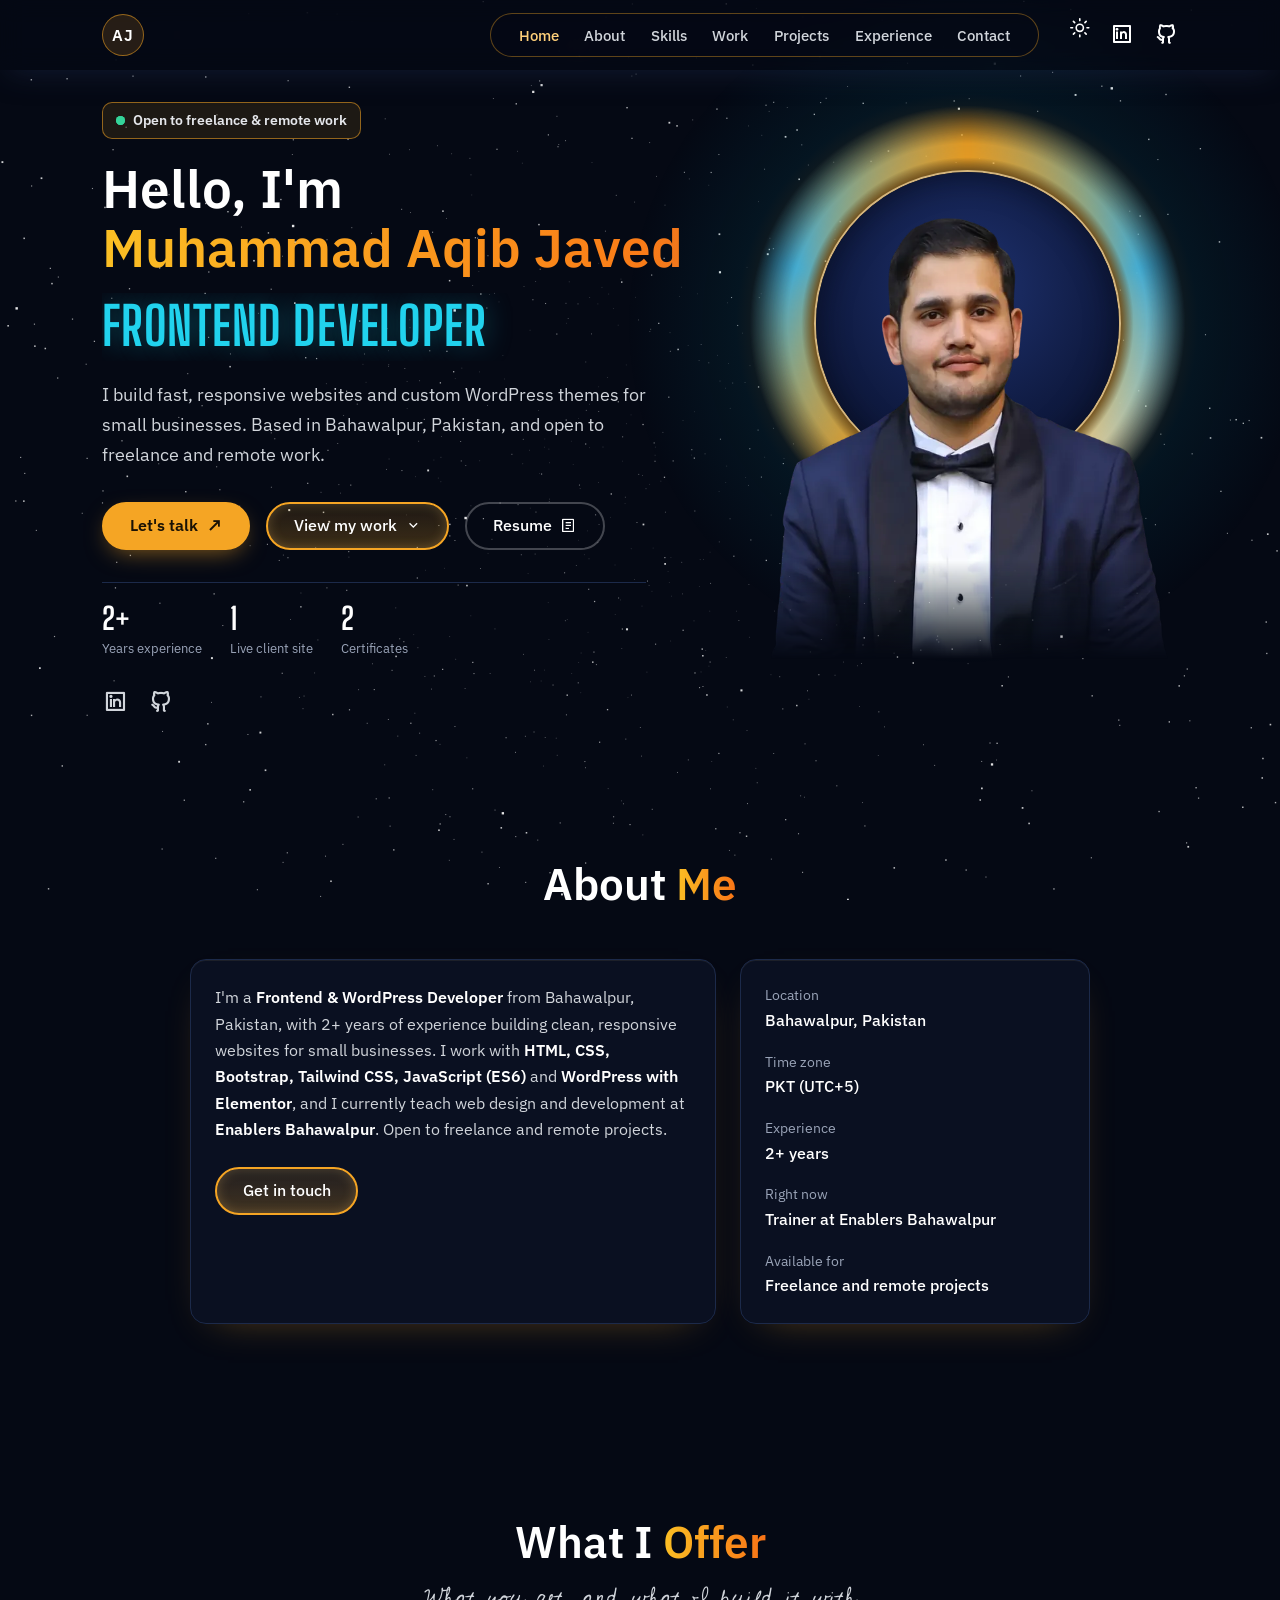
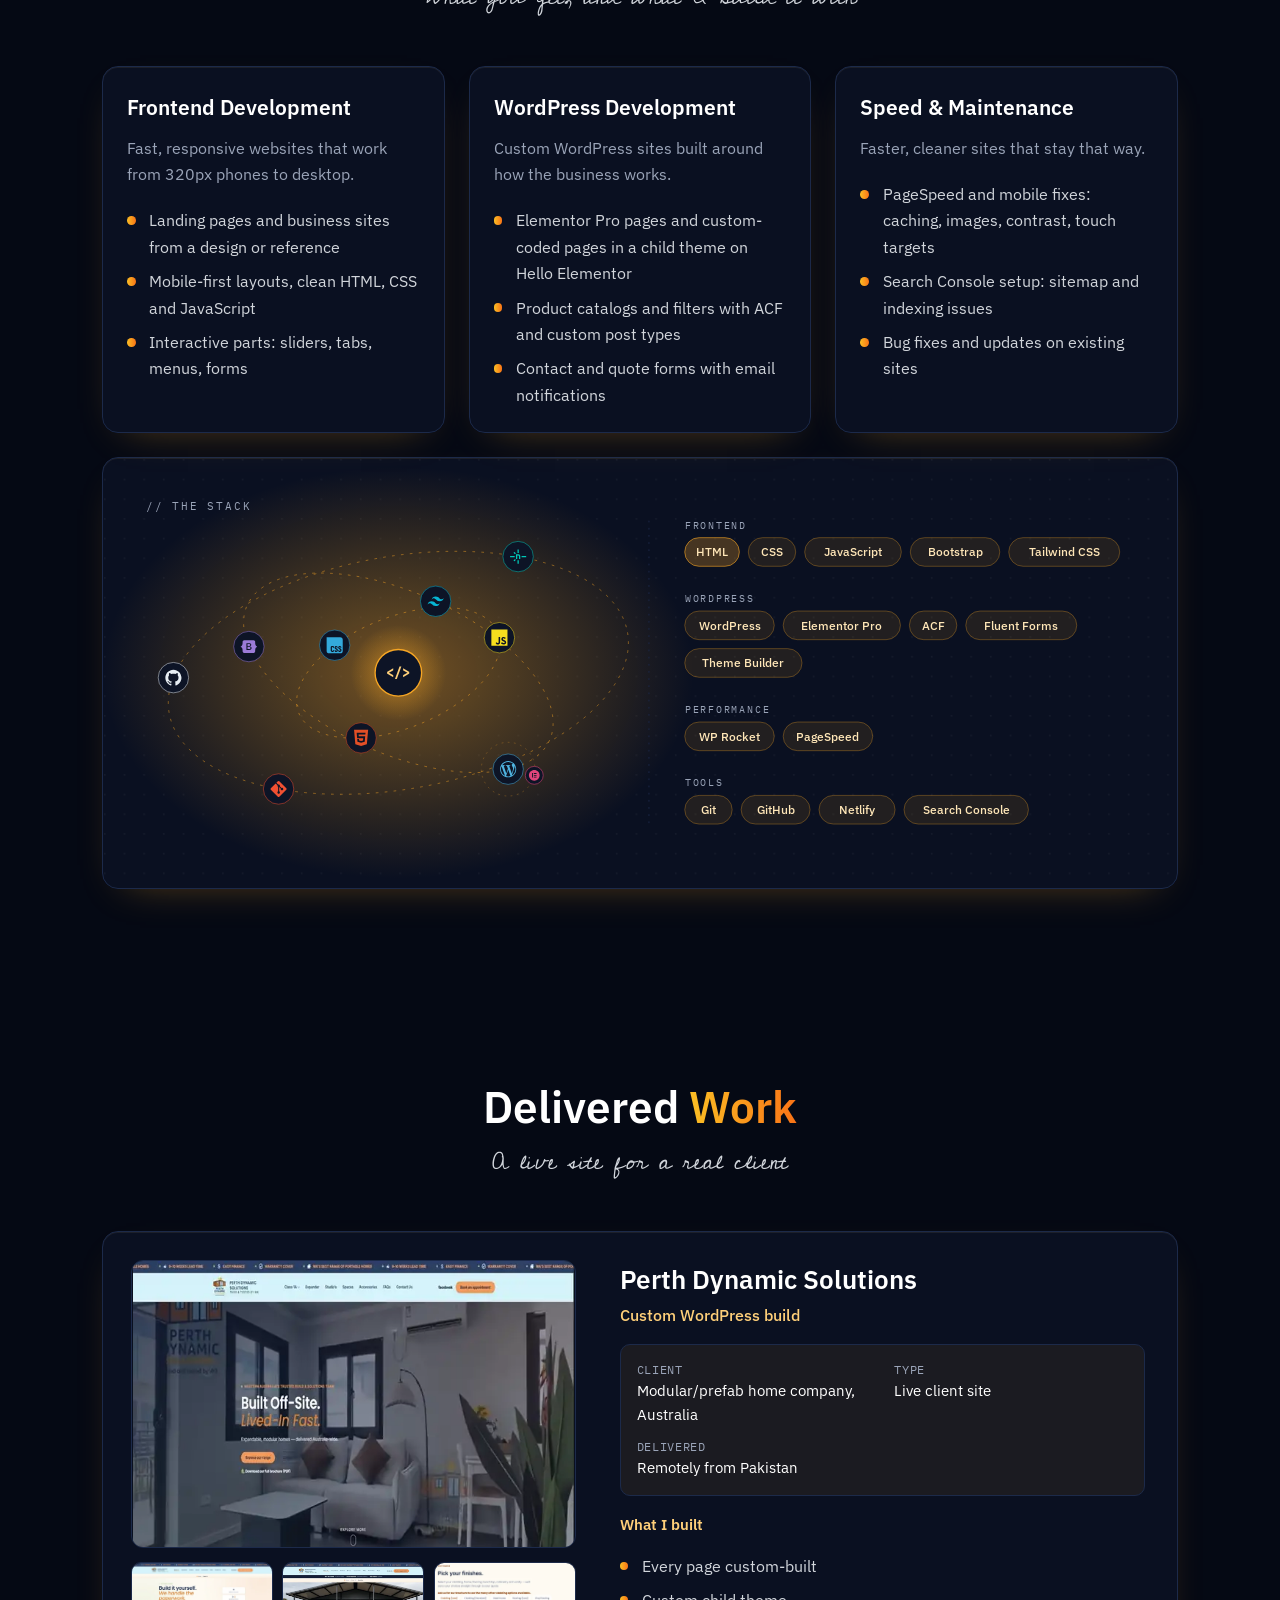
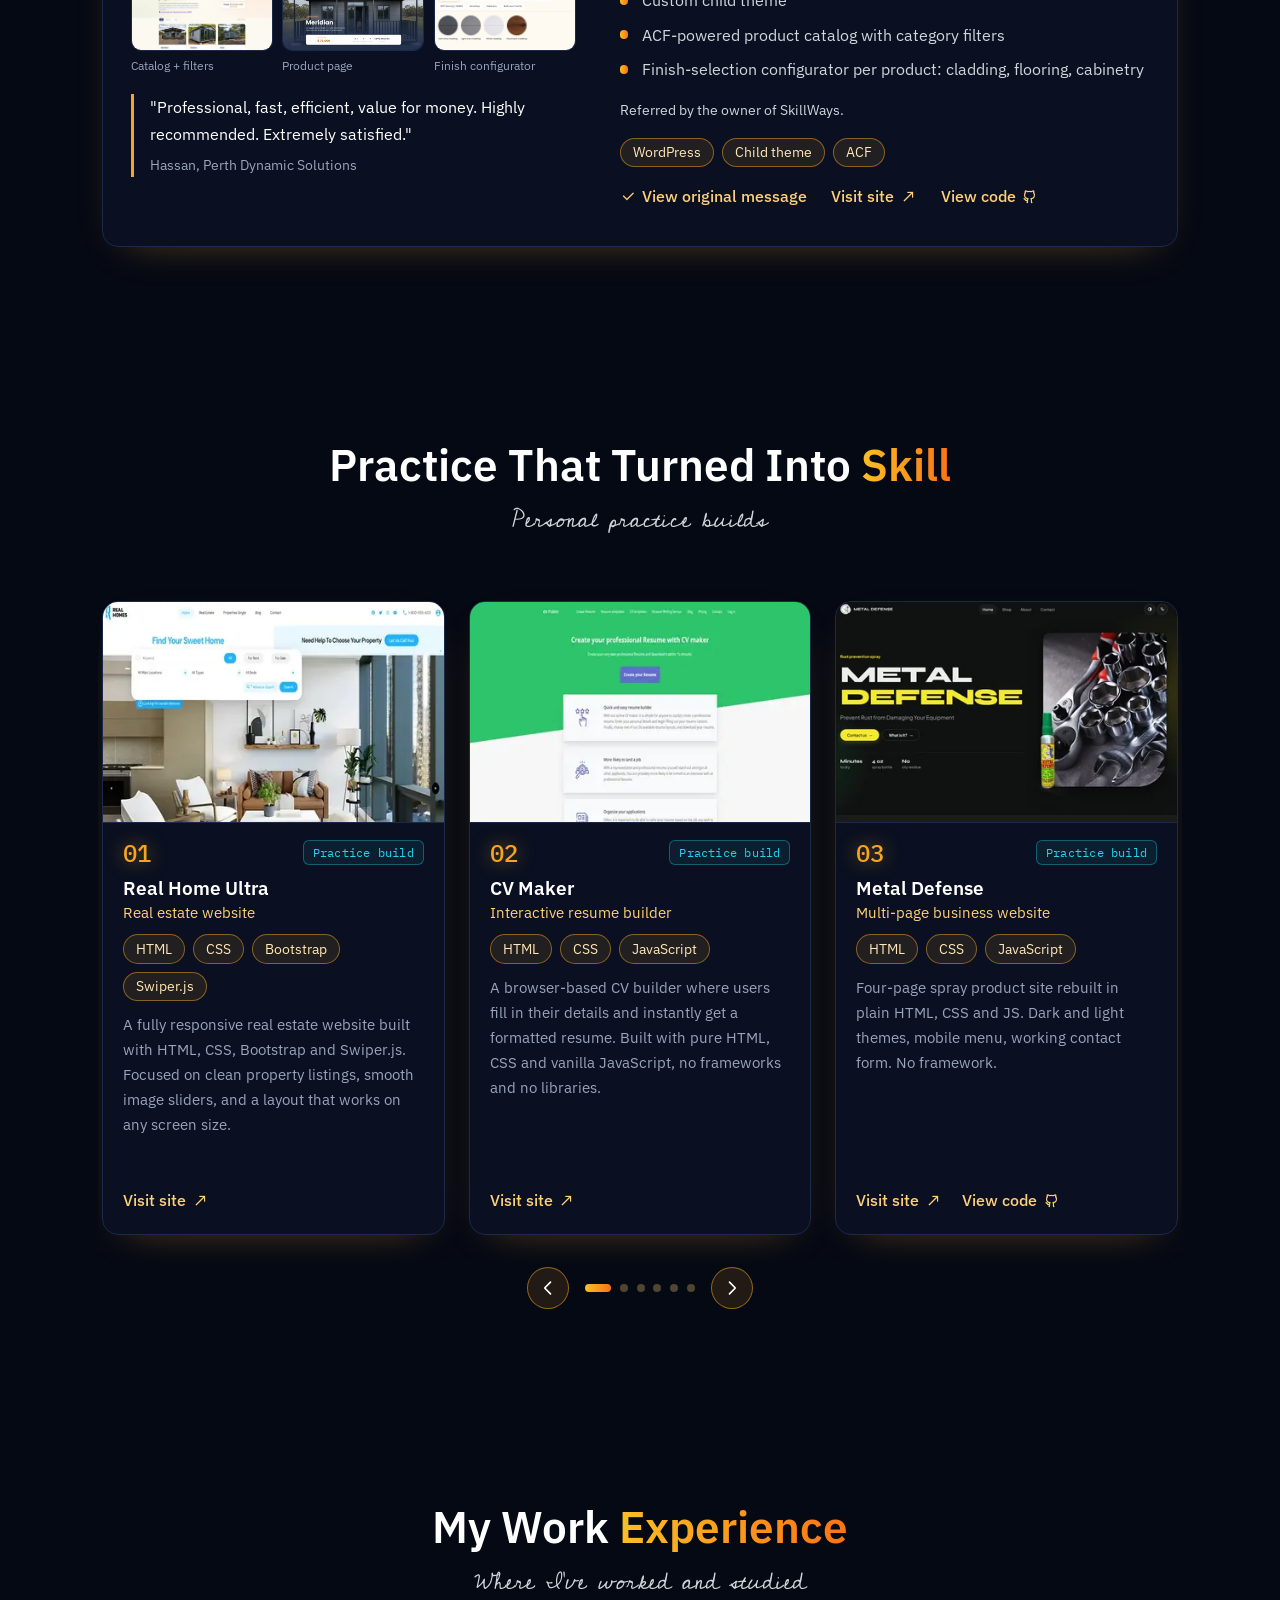
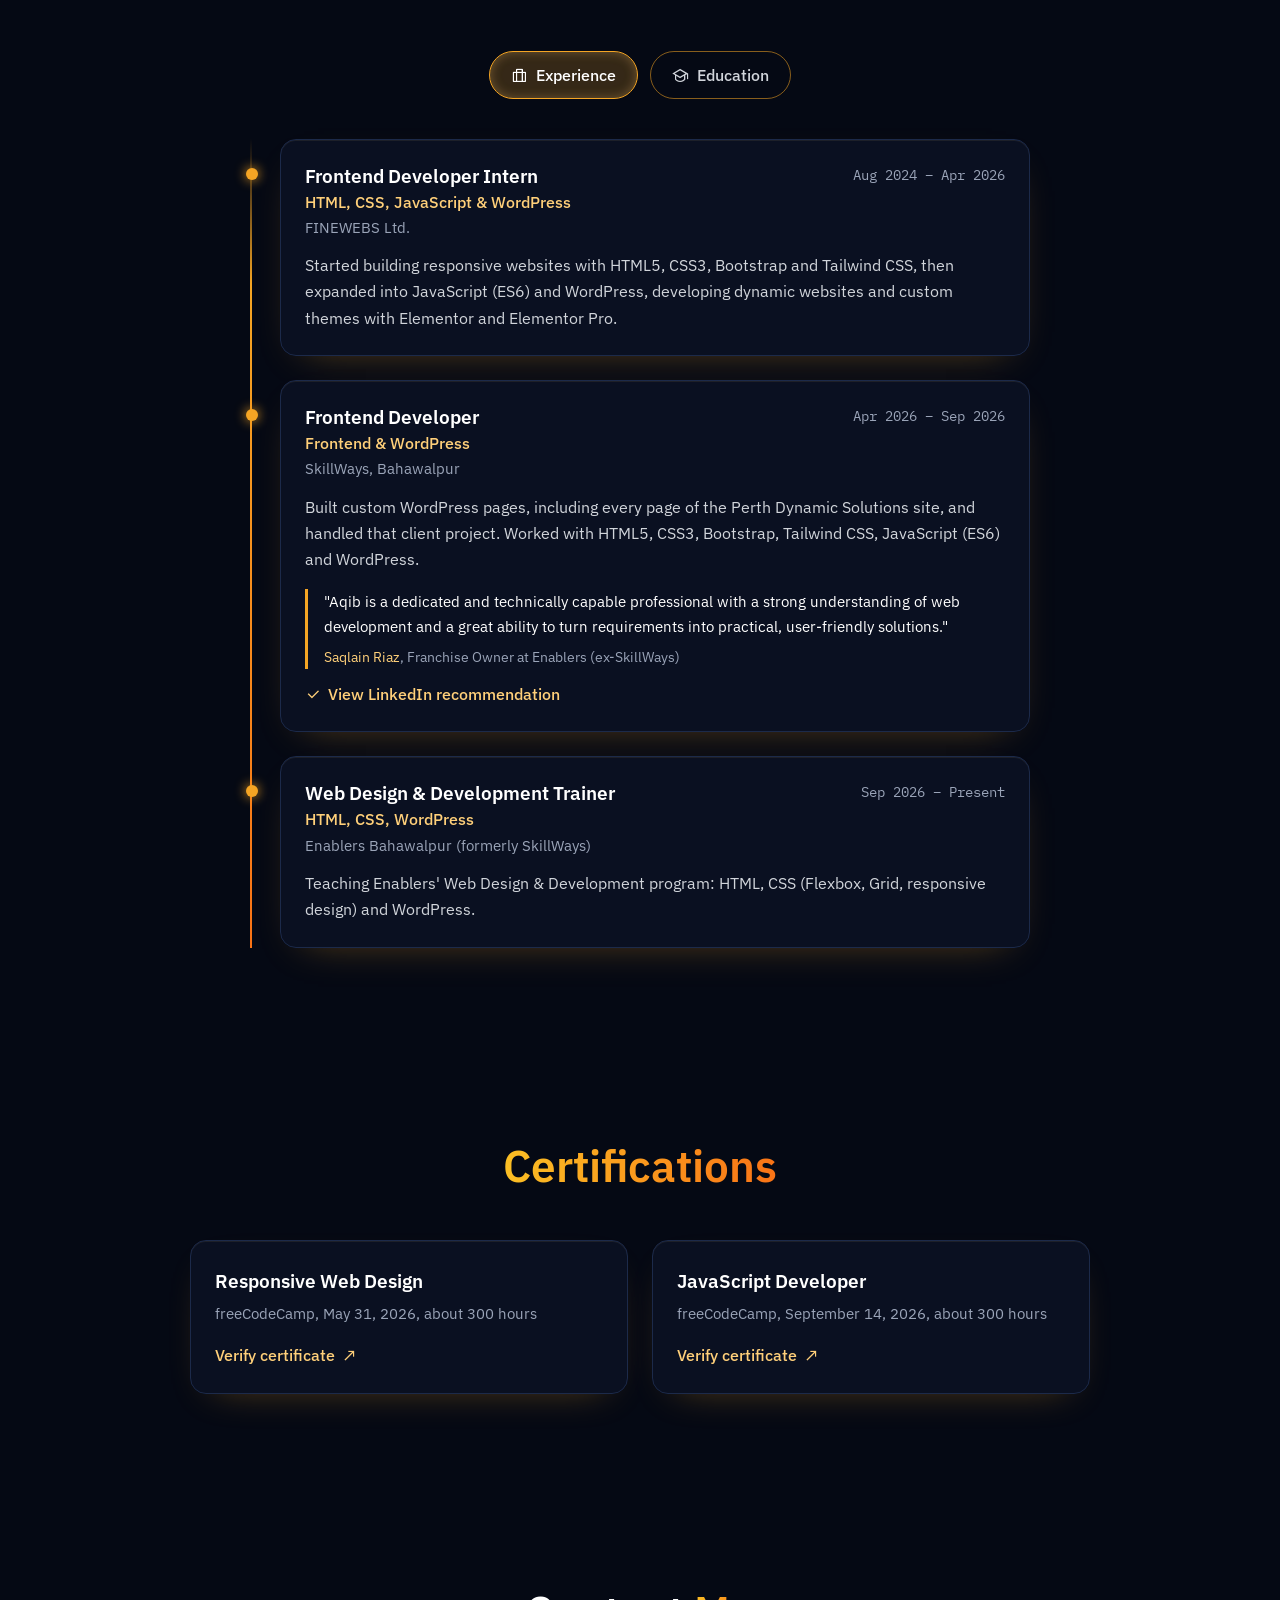
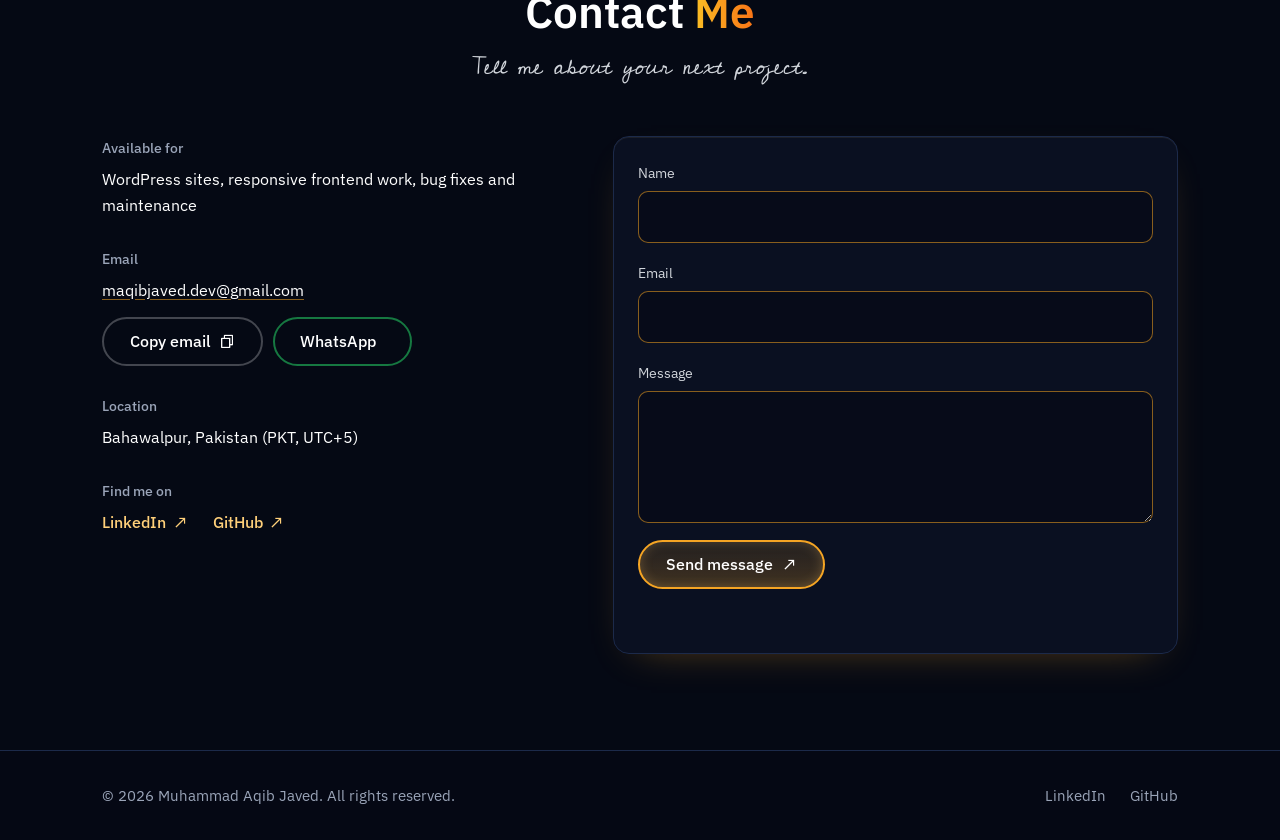
==== index.html @ 335ef256 "Update education year and remove heading text" ====
<!DOCTYPE html>
<html lang="en">
<head>
  <meta charset="UTF-8">
  <meta name="viewport" content="width=device-width, initial-scale=1.0">
  <title>Muhammad Aqib Javed | Frontend &amp; WordPress Developer</title>
  <meta name="description" content="Portfolio of Muhammad Aqib Javed, a frontend and WordPress developer in Bahawalpur, Pakistan building responsive websites with HTML, CSS and WordPress.">
  <link rel="canonical" href="https://portfolio-muhammad-aqibjaved.netlify.app/">

  <!-- Social preview -->
  <meta property="og:title" content="Muhammad Aqib Javed | Frontend &amp; WordPress Developer">
  <meta property="og:description" content="Portfolio of Muhammad Aqib Javed. Responsive websites with HTML, CSS, JavaScript and WordPress.">
  <meta property="og:image" content="https://portfolio-muhammad-aqibjaved.netlify.app/assets/img/og-image.webp">
  <meta property="og:image:width" content="1200">
  <meta property="og:image:height" content="630">
  <meta property="og:url" content="https://portfolio-muhammad-aqibjaved.netlify.app/">
  <meta property="og:type" content="website">
  <meta name="twitter:card" content="summary_large_image">
  <meta name="twitter:title" content="Muhammad Aqib Javed | Frontend &amp; WordPress Developer">
  <meta name="twitter:image" content="https://portfolio-muhammad-aqibjaved.netlify.app/assets/img/og-image.webp">

  <!-- Icons -->
  <link rel="icon" href="assets/img/favicon.svg" type="image/svg+xml">
  <link rel="icon" href="assets/img/favicon.png" type="image/png">
  <link rel="apple-touch-icon" href="assets/img/favicon-180.png">
  <meta name="theme-color" content="#050914">

  <!-- Fonts load early so text does not jump when they arrive -->
  <link rel="preload" href="assets/fonts/ibm-plex-sans-latin-400-normal.woff2" as="font" type="font/woff2" crossorigin>
  <link rel="preload" href="assets/fonts/ibm-plex-sans-latin-600-normal.woff2" as="font" type="font/woff2" crossorigin>
  <link rel="preload" href="assets/fonts/big-shoulders-display-latin-wght-normal.woff2" as="font" type="font/woff2" crossorigin>
  <link rel="preload" href="assets/fonts/remixicon-subset.woff2" as="font" type="font/woff2" crossorigin>

  <link rel="stylesheet" href="assets/css/remixicon-subset.css">
  <link rel="stylesheet" href="assets/css/styles.css">

  <!-- Small script that adds the "js" class and starts Google Analytics -->
  <script src="assets/js/head.js"></script>
  <script async src="https://www.googletagmanager.com/gtag/js?id=G-GMZSLBRW2M"></script>

  <script type="application/ld+json">
  {
    "@context": "https://schema.org",
    "@type": "Person",
    "name": "Muhammad Aqib Javed",
    "url": "https://portfolio-muhammad-aqibjaved.netlify.app/",
    "image": "https://portfolio-muhammad-aqibjaved.netlify.app/assets/img/aqib.webp",
    "jobTitle": "Frontend & WordPress Developer",
    "description": "Freelance frontend and WordPress developer building responsive, custom websites with HTML, CSS, JavaScript and WordPress.",
    "address": {
      "@type": "PostalAddress",
      "addressLocality": "Bahawalpur",
      "addressCountry": "PK"
    },
    "knowsAbout": ["HTML", "CSS", "JavaScript", "WordPress", "Bootstrap", "Tailwind CSS", "Frontend Development", "Web Development"],
    "sameAs": [
      "https://linkedin.com/in/muhammad-aqibjaved-webdev",
      "https://github.com/aqibarbi",
      "https://api.whatsapp.com/send?phone=923056494101&text=Hello"
    ]
  }
  </script>
</head>

<body>
  <a href="#main" class="skip-link">Skip to content</a>

  <!-- Moving stars, drawn by stars.js -->
  <canvas id="stars" aria-hidden="true"></canvas>

  <!-- ==================== NAVBAR ==================== -->
  <header class="nav">
    <div class="nav-inner">
      <a href="#home" class="logo" aria-label="Muhammad Aqib Javed, back to top">AJ</a>

      <div class="nav-menu" id="nav-menu">
        <ul class="nav-links">
          <li><a href="#home">Home</a></li>
          <li><a href="#about">About</a></li>
          <li><a href="#skills">Skills</a></li>
          <li><a href="#delivered">Work</a></li>
          <li><a href="#projects">Projects</a></li>
          <li><a href="#experience">Experience</a></li>
          <li><a href="#contact">Contact</a></li>
        </ul>
        <div class="nav-social">
          <button class="theme-toggle" id="theme-toggle" type="button" aria-label="Switch to light mode">
            <svg class="icon-sun" viewBox="0 0 24 24" fill="none" stroke="currentColor" stroke-width="1.8" stroke-linecap="round" aria-hidden="true"><circle cx="12" cy="12" r="4"/><path d="M12 2v2M12 20v2M4.9 4.9l1.4 1.4M17.7 17.7l1.4 1.4M2 12h2M20 12h2M4.9 19.1l1.4-1.4M17.7 6.3l1.4-1.4"/></svg>
            <svg class="icon-moon" viewBox="0 0 24 24" fill="none" stroke="currentColor" stroke-width="1.8" stroke-linecap="round" stroke-linejoin="round" aria-hidden="true"><path d="M21 12.8A9 9 0 1 1 11.2 3a7 7 0 0 0 9.8 9.8z"/></svg>
          </button>
          <a href="https://linkedin.com/in/muhammad-aqibjaved-webdev" target="_blank" rel="noopener noreferrer" aria-label="LinkedIn"><i class="ri-linkedin-box-line" aria-hidden="true"></i></a>
          <a href="https://github.com/aqibarbi" target="_blank" rel="noopener noreferrer" aria-label="GitHub"><i class="ri-github-line" aria-hidden="true"></i></a>
        </div>
      </div>

      <button class="nav-toggle" id="nav-toggle" aria-label="Open menu" aria-expanded="false" aria-controls="nav-menu"><span></span></button>
    </div>
  </header>

  <main id="main">

    <!-- ==================== HERO ==================== -->
    <section class="hero" id="home">
      <div class="container hero-grid">
        <div class="hero-text">
          <p class="role-pill">
            <span class="pulse-dot" aria-hidden="true"></span>
            Open to freelance &amp; remote work
          </p>
          <h1>Hello, I'm <span class="gradient">Muhammad Aqib Javed</span></h1>
          <!-- Roles that slide in letter by letter (rotator in main.js). The sr-only line is what screen readers get. -->
          <p class="rotator">
            <span class="sr-only">Frontend Developer, WordPress Developer and Web Design Trainer</span>
            <span class="rotator-text" id="rotator" aria-hidden="true" data-words="Frontend Developer|WordPress Developer|Web Design Trainer">Frontend Developer</span>
          </p>
          <p class="hero-lead">
            I build fast, responsive websites and custom WordPress themes for small businesses. Based in Bahawalpur, Pakistan, and open to freelance and remote work.
          </p>
          <div class="hero-buttons">
            <a href="#contact" class="btn btn-primary">Let's talk <i class="ri-arrow-right-up-long-line" aria-hidden="true"></i></a>
            <a href="#delivered" class="btn">View my work <i class="ri-arrow-down-s-line" aria-hidden="true"></i></a>
            <a href="https://cv-aqib-javed.netlify.app/" target="_blank" rel="noopener noreferrer" class="btn btn-ghost">Resume <i class="ri-file-list-2-line" aria-hidden="true"></i></a>
          </div>

          <!-- Quick facts, all taken from the sections below -->
          <ul class="hero-stats">
            <li><strong>2+</strong><span>Years experience</span></li>
            <li><strong>1</strong><span>Live client site</span></li>
            <li><strong>2</strong><span>Certificates</span></li>
          </ul>
          <div class="hero-social">
            <a href="https://linkedin.com/in/muhammad-aqibjaved-webdev" target="_blank" rel="noopener noreferrer" aria-label="LinkedIn"><i class="ri-linkedin-box-line" aria-hidden="true"></i></a>
            <a href="https://github.com/aqibarbi" target="_blank" rel="noopener noreferrer" aria-label="GitHub"><i class="ri-github-line" aria-hidden="true"></i></a>
          </div>
        </div>

        <div class="hero-visual">
          <!-- Black hole made with CSS only -->
          <div class="blackhole" aria-hidden="true">
            <div class="bh-glow"></div>
            <div class="bh-ring"></div>
            <div class="bh-core"></div>
          </div>
          <img class="hero-photo"
               src="assets/img/aqib.webp"
               srcset="assets/img/aqib-400.webp 400w, assets/img/aqib-640.webp 640w, assets/img/aqib.webp 800w"
               sizes="(min-width: 1200px) 430px, (min-width: 992px) 400px, (min-width: 768px) 380px, 340px"
               alt="Muhammad Aqib Javed"
               width="800" height="937" fetchpriority="high">
        </div>
      </div>
    </section>

    <!-- ==================== ABOUT ==================== -->
    <section class="section" id="about">
      <div class="container">
        <div class="section-head reveal">
          <h2 class="section-title">About <span class="gradient">Me</span></h2>
        </div>

        <div class="about-grid">
          <div class="about-text card reveal" data-reveal="left">
            <p>
              I'm a <b>Frontend &amp; WordPress Developer</b> from Bahawalpur, Pakistan, with 2+ years of experience building clean, responsive websites for small businesses. I work with <b>HTML, CSS, Bootstrap, Tailwind CSS, JavaScript (ES6)</b> and <b>WordPress with Elementor</b>, and I currently teach web design and development at <b>Enablers Bahawalpur</b>. Open to freelance and remote projects.
            </p>
            <a href="#contact" class="btn">Get in touch</a>
          </div>

          <dl class="facts card reveal" data-reveal="right">
            <div>
              <dt>Location</dt>
              <dd>Bahawalpur, Pakistan</dd>
            </div>
            <div>
              <dt>Time zone</dt>
              <dd>PKT (UTC+5)</dd>
            </div>
            <div>
              <dt>Experience</dt>
              <dd>2+ years</dd>
            </div>
            <div>
              <dt>Right now</dt>
              <dd>Trainer at Enablers Bahawalpur</dd>
            </div>
            <div>
              <dt>Available for</dt>
              <dd>Freelance and remote projects</dd>
            </div>
          </dl>
        </div>
      </div>
    </section>

    <!-- ==================== SKILLS ==================== -->
    <section class="section" id="skills">
      <div class="container">
        <div class="section-head reveal">
          <h2 class="section-title">What I <span class="gradient">Offer</span></h2>
          <p class="section-note">What you get, and what I build it with</p>
        </div>

        <div class="skills-grid" data-stagger>
          <article class="card">
            <h3>Frontend Development</h3>
            <p>Fast, responsive websites that work from 320px phones to desktop.</p>
            <ul class="case-points">
              <li>Landing pages and business sites from a design or reference</li>
              <li>Mobile-first layouts, clean HTML, CSS and JavaScript</li>
              <li>Interactive parts: sliders, tabs, menus, forms</li>
            </ul>
          </article>

          <article class="card">
            <h3>WordPress Development</h3>
            <p>Custom WordPress sites built around how the business works.</p>
            <ul class="case-points">
              <li>Elementor Pro pages and custom-coded pages in a child theme on Hello Elementor</li>
              <li>Product catalogs and filters with ACF and custom post types</li>
              <li>Contact and quote forms with email notifications</li>
            </ul>
          </article>

          <article class="card">
            <h3>Speed &amp; Maintenance</h3>
            <p>Faster, cleaner sites that stay that way.</p>
            <ul class="case-points">
              <li>PageSpeed and mobile fixes: caching, images, contrast, touch targets</li>
              <li>Search Console setup: sitemap and indexing issues</li>
              <li>Bug fixes and updates on existing sites</li>
            </ul>
          </article>
        </div>

        <!-- Tech stack graphic: logos orbit the </> core, chips light up one by one.
             The SVG is decorative (aria-hidden). The list below is the real text:
             visible below 992px (on phones below 576px the graphic is hidden and only the list shows),
             screen-reader only on desktop. -->
        <div class="stack card reveal">
          <div class="stack-art">
<svg class="stack-svg" viewBox="0 0 1200 480" preserveAspectRatio="xMinYMid slice" aria-hidden="true" focusable="false">
<defs>
<pattern id="stk-dots" width="22" height="22" patternUnits="userSpaceOnUse"><circle cx="2" cy="2" r="1" fill="#ffffff" fill-opacity=".05"/></pattern>
<radialGradient id="stk-glow"><stop offset="0" stop-color="#f5a524" stop-opacity=".45"/><stop offset="1" stop-color="#f5a524" stop-opacity="0"/></radialGradient>
<radialGradient id="stk-core"><stop offset="0" stop-color="#f5a524" stop-opacity=".55"/><stop offset="1" stop-color="#f5a524" stop-opacity="0"/></radialGradient>
</defs>

<rect x=".75" y=".75" width="1198.5" height="478.5" fill="url(#stk-dots)"/>
<ellipse cx="330" cy="240" rx="330" ry="230" fill="url(#stk-glow)"/>
<text x="48" y="58" class="mono" font-size="12" letter-spacing="2" fill="#9aa4b8">// THE STACK</text>
<ellipse cx="330" cy="240" rx="120" ry="62" transform="rotate(-22 330 240)" fill="none" stroke="#f5a524" stroke-opacity=".5" stroke-dasharray="3 7"/><ellipse cx="330" cy="240" rx="185" ry="90" transform="rotate(24 330 240)" fill="none" stroke="#f5a524" stroke-opacity=".5" stroke-dasharray="3 7"/><ellipse cx="330" cy="240" rx="260" ry="130" transform="rotate(-10 330 240)" fill="none" stroke="#f5a524" stroke-opacity=".5" stroke-dasharray="3 7"/>
<circle cx="330" cy="240" r="58" fill="url(#stk-core)"><animate attributeName="r" values="52;66;52" dur="3.5s" repeatCount="indefinite"/></circle>
<circle cx="330" cy="240" r="26" fill="#0d1426" stroke="#f5a524" stroke-width="1.5"/>
<text x="330" y="245" class="mono" font-size="15" font-weight="700" fill="#ffd07a" text-anchor="middle">&lt;/&gt;</text>
<g transform="translate(441.26 195.05)"><animateMotion dur="16s" repeatCount="indefinite" path="M0,0 a120,62 -22 0 1 -222.52,89.91 a120,62 -22 0 1 222.52,-89.91"/><circle r="17" fill="#0d1426" stroke="#F7DF1E" stroke-opacity=".55"/><g transform="translate(-9 -9) scale(.75)"><path d="M0 0h24v24H0V0zm22.034 18.276c-.175-1.095-.888-2.015-3.003-2.873-.736-.345-1.554-.585-1.797-1.14-.091-.33-.105-.51-.046-.705.15-.646.915-.84 1.515-.66.39.12.75.42.976.9 1.034-.676 1.034-.676 1.755-1.125-.27-.42-.404-.601-.586-.78-.63-.705-1.469-1.065-2.834-1.034l-.705.089c-.676.165-1.32.525-1.71 1.005-1.14 1.291-.811 3.541.569 4.471 1.365 1.02 3.361 1.244 3.616 2.205.24 1.17-.87 1.545-1.966 1.41-.811-.18-1.26-.586-1.755-1.336l-1.83 1.051c.21.48.45.689.81 1.109 1.74 1.756 6.09 1.666 6.871-1.004.029-.09.24-.705.074-1.65l.046.067zm-8.983-7.245h-2.248c0 1.938-.009 3.864-.009 5.805 0 1.232.063 2.363-.138 2.711-.33.689-1.18.601-1.566.48-.396-.196-.597-.466-.83-.855-.063-.105-.11-.196-.127-.196l-1.825 1.125c.305.63.75 1.172 1.324 1.517.855.51 2.004.675 3.207.405.783-.226 1.458-.691 1.811-1.411.51-.93.402-2.07.397-3.346.012-2.054 0-4.109 0-6.179l.004-.056z" fill="#F7DF1E"/></g></g>
<g transform="translate(294.48 312.26)"><animateMotion dur="16s" repeatCount="indefinite" path="M0,0 a120,62 -22 0 1 71.03,-144.52 a120,62 -22 0 1 -71.03,144.52"/><circle r="17" fill="#0d1426" stroke="#E34F26" stroke-opacity=".55"/><g transform="translate(-9 -9) scale(.75)"><path d="M1.5 0h21l-1.91 21.563L11.977 24l-8.564-2.438L1.5 0zm7.031 9.75l-.232-2.718 10.059.003.23-2.622L5.412 4.41l.698 8.01h9.126l-.326 3.426-2.91.804-2.955-.81-.188-2.11H6.248l.33 4.171L12 19.351l5.379-1.443.744-8.157H8.531z" fill="#E34F26"/></g></g>
<g transform="translate(254.26 212.69)"><animateMotion dur="16s" repeatCount="indefinite" path="M0,0 a120,62 -22 0 1 151.49,54.61 a120,62 -22 0 1 -151.49,-54.61"/><circle r="17" fill="#0d1426" stroke="#33a9dc" stroke-opacity=".55"/><g transform="translate(-9 -9) scale(.75)"><path d="M0 0v20.16A3.84 3.84 0 0 0 3.84 24h16.32A3.84 3.84 0 0 0 24 20.16V3.84A3.84 3.84 0 0 0 20.16 0Zm14.256 13.08c1.56 0 2.28 1.08 2.304 2.64h-1.608c.024-.288-.048-.6-.144-.84-.096-.192-.288-.264-.552-.264-.456 0-.696.264-.696.84-.024.576.288.888.768 1.08.72.288 1.608.744 1.92 1.296q.432.648.432 1.656c0 1.608-.912 2.592-2.496 2.592-1.656 0-2.4-1.032-2.424-2.688h1.68c0 .792.264 1.176.792 1.176.264 0 .456-.072.552-.24.192-.312.24-1.176-.048-1.512-.312-.408-.912-.6-1.32-.816q-.828-.396-1.224-.936c-.24-.36-.36-.888-.36-1.536 0-1.44.936-2.472 2.424-2.448m5.4 0c1.584 0 2.304 1.08 2.328 2.64h-1.608c0-.288-.048-.6-.168-.84-.096-.192-.264-.264-.528-.264-.48 0-.72.264-.72.84s.288.888.792 1.08c.696.288 1.608.744 1.92 1.296.264.432.408.984.408 1.656.024 1.608-.888 2.592-2.472 2.592-1.68 0-2.424-1.056-2.448-2.688h1.68c0 .744.264 1.176.792 1.176.264 0 .456-.072.552-.24.216-.312.264-1.176-.048-1.512-.288-.408-.888-.6-1.32-.816-.552-.264-.96-.576-1.2-.936s-.36-.888-.36-1.536c-.024-1.44.912-2.472 2.4-2.448m-11.031.018c.711-.006 1.419.198 1.839.63.432.432.672 1.128.648 1.992H9.336c.024-.456-.096-.792-.432-.96-.312-.144-.768-.048-.888.24-.12.264-.192.576-.168.864v3.504c0 .744.264 1.128.768 1.128a.65.65 0 0 0 .552-.264c.168-.24.192-.552.168-.84h1.776c.096 1.632-.984 2.712-2.568 2.688-1.536 0-2.496-.864-2.472-2.472v-4.032c0-.816.24-1.44.696-1.848.432-.408 1.146-.624 1.857-.63" fill="#33a9dc"/></g></g>
<g transform="translate(458.06 346.27)"><animateMotion dur="26s" repeatCount="indefinite" path="M0,0 a185,90 24 0 1 -256.12,-212.55 a185,90 24 0 1 256.12,212.55"/><circle r="17" fill="#0d1426" stroke="#4fb3e0" stroke-opacity=".55"/><g transform="translate(-9 -9) scale(.75)"><path d="M21.469 6.825c.84 1.537 1.318 3.3 1.318 5.175 0 3.979-2.156 7.456-5.363 9.325l3.295-9.527c.615-1.54.82-2.771.82-3.864 0-.405-.026-.78-.07-1.11m-7.981.105c.647-.03 1.232-.105 1.232-.105.582-.075.514-.93-.067-.899 0 0-1.755.135-2.88.135-1.064 0-2.85-.15-2.85-.15-.585-.03-.661.855-.075.885 0 0 .54.061 1.125.09l1.68 4.605-2.37 7.08L5.354 6.9c.649-.03 1.234-.1 1.234-.1.585-.075.516-.93-.065-.896 0 0-1.746.138-2.874.138-.2 0-.438-.008-.69-.015C4.911 3.15 8.235 1.215 12 1.215c2.809 0 5.365 1.072 7.286 2.833-.046-.003-.091-.009-.141-.009-1.06 0-1.812.923-1.812 1.914 0 .89.513 1.643 1.06 2.531.411.72.89 1.643.89 2.977 0 .915-.354 1.994-.821 3.479l-1.075 3.585-3.9-11.61.001.014zM12 22.784c-1.059 0-2.081-.153-3.048-.437l3.237-9.406 3.315 9.087c.024.053.05.101.078.149-1.12.393-2.325.609-3.582.609M1.211 12c0-1.564.336-3.05.935-4.39L7.29 21.709C3.694 19.96 1.212 16.271 1.211 12M12 0C5.385 0 0 5.385 0 12s5.385 12 12 12 12-5.385 12-12S18.615 0 12 0" fill="#4fb3e0"/></g><circle r="30" fill="none" stroke="#f5a524" stroke-opacity=".3" stroke-dasharray="2 5"/><g transform="translate(30 0)"><animateMotion dur="4.5s" repeatCount="indefinite" path="M0,0 a30 30 0 0 1 -60 0 a30 30 0 0 1 60 0"/><circle r="10" fill="#0d1426" stroke="#e0457b" stroke-opacity=".6"/><g transform="translate(-6 -6) scale(.5)"><path d="M12 0C5.372 0 0 5.372 0 12c0 6.626 5.372 12 12 12s12-5.372 12-12c0-6.626-5.372-12-12-12ZM9 17H7V7H9Zm8 0H11V15h6Zm0-4H11V11h6Zm0-4H11V7h6Z" fill="#e0457b"/></g></g></g>
<g transform="translate(165.33 215.94)"><animateMotion dur="26s" repeatCount="indefinite" path="M0,0 a185,90 24 0 1 329.33,48.11 a185,90 24 0 1 -329.33,-48.11"/><circle r="17" fill="#0d1426" stroke="#9b7bd8" stroke-opacity=".55"/><g transform="translate(-9 -9) scale(.75)"><path d="M11.77 11.24H9.956V8.202h2.152c1.17 0 1.834.522 1.834 1.466 0 1.008-.773 1.572-2.174 1.572zm.324 1.206H9.957v3.348h2.231c1.459 0 2.232-.585 2.232-1.685s-.795-1.663-2.326-1.663zM24 11.39v1.218c-1.128.108-1.817.944-2.226 2.268-.407 1.319-.463 2.937-.42 4.186.045 1.3-.968 2.5-2.337 2.5H4.985c-1.37 0-2.383-1.2-2.337-2.5.043-1.249-.013-2.867-.42-4.186-.41-1.324-1.1-2.16-2.228-2.268V11.39c1.128-.108 1.819-.944 2.227-2.268.408-1.319.464-2.937.42-4.186-.045-1.3.968-2.5 2.338-2.5h14.032c1.37 0 2.382 1.2 2.337 2.5-.043 1.249.013 2.867.42 4.186.409 1.324 1.098 2.16 2.226 2.268zm-7.927 2.817c0-1.354-.953-2.333-2.368-2.488v-.057c1.04-.169 1.856-1.135 1.856-2.213 0-1.537-1.213-2.538-3.062-2.538h-4.16v10.172h4.181c2.218 0 3.553-1.086 3.553-2.876z" fill="#9b7bd8"/></g></g>
<g transform="translate(366.61 157.78)"><animateMotion dur="26s" repeatCount="indefinite" path="M0,0 a185,90 24 0 1 -73.21,164.44 a185,90 24 0 1 73.21,-164.44"/><circle r="17" fill="#0d1426" stroke="#06B6D4" stroke-opacity=".55"/><g transform="translate(-9 -9) scale(.75)"><path d="M12.001,4.8c-3.2,0-5.2,1.6-6,4.8c1.2-1.6,2.6-2.2,4.2-1.8c0.913,0.228,1.565,0.89,2.288,1.624 C13.666,10.618,15.027,12,18.001,12c3.2,0,5.2-1.6,6-4.8c-1.2,1.6-2.6,2.2-4.2,1.8c-0.913-0.228-1.565-0.89-2.288-1.624 C16.337,6.182,14.976,4.8,12.001,4.8z M6.001,12c-3.2,0-5.2,1.6-6,4.8c1.2-1.6,2.6-2.2,4.2-1.8c0.913,0.228,1.565,0.89,2.288,1.624 c1.177,1.194,2.538,2.576,5.512,2.576c3.2,0,5.2-1.6,6-4.8c-1.2,1.6-2.6,2.2-4.2,1.8c-0.913-0.228-1.565-0.89-2.288-1.624 C10.337,13.382,8.976,12,6.001,12z" fill="#06B6D4"/></g></g>
<g transform="translate(201.63 370.77)"><animateMotion dur="38s" repeatCount="indefinite" path="M0,0 a260,130 -10 0 1 256.75,-261.54 a260,130 -10 0 1 -256.75,261.54"/><circle r="17" fill="#0d1426" stroke="#F05032" stroke-opacity=".55"/><g transform="translate(-9 -9) scale(.75)"><path d="M13.09 23.549a1.54 1.54 0 0 1-2.18 0L.451 13.089a1.54 1.54 0 0 1 0-2.179l7.191-7.19 2.733 2.733a1.85 1.85 0 0 0 .964 2.326v6.66a1.849 1.849 0 1 0 1.54 0V8.957l2.508 2.508a1.85 1.85 0 1 0 1.09-1.09l-2.634-2.634a1.85 1.85 0 0 0-2.378-2.377L8.73 2.63 10.91.451a1.54 1.54 0 0 1 2.179 0l10.459 10.46a1.54 1.54 0 0 1 0 2.179z" fill="#F05032"/></g></g>
<g transform="translate(76.83 250.47)"><animateMotion dur="38s" repeatCount="indefinite" path="M0,0 a260,130 -10 0 1 506.34,-20.95 a260,130 -10 0 1 -506.34,20.95"/><circle r="17" fill="#0d1426" stroke="#e6edf3" stroke-opacity=".55"/><g transform="translate(-9 -9) scale(.75)"><path d="M12 .297c-6.63 0-12 5.373-12 12 0 5.303 3.438 9.8 8.205 11.385.6.113.82-.258.82-.577 0-.285-.01-1.04-.015-2.04-3.338.724-4.042-1.61-4.042-1.61C4.422 18.07 3.633 17.7 3.633 17.7c-1.087-.744.084-.729.084-.729 1.205.084 1.838 1.236 1.838 1.236 1.07 1.835 2.809 1.305 3.495.998.108-.776.417-1.305.76-1.605-2.665-.3-5.466-1.332-5.466-5.93 0-1.31.465-2.38 1.235-3.22-.135-.303-.54-1.523.105-3.176 0 0 1.005-.322 3.3 1.23.96-.267 1.98-.399 3-.405 1.02.006 2.04.138 3 .405 2.28-1.552 3.285-1.23 3.285-1.23.645 1.653.24 2.873.12 3.176.765.84 1.23 1.91 1.23 3.22 0 4.61-2.805 5.625-5.475 5.92.42.36.81 1.096.81 2.22 0 1.606-.015 2.896-.015 3.286 0 .315.21.69.825.57C20.565 22.092 24 17.592 24 12.297c0-6.627-5.373-12-12-12" fill="#e6edf3"/></g></g>
<g transform="translate(458.37 109.23)"><animateMotion dur="38s" repeatCount="indefinite" path="M0,0 a260,130 -10 0 1 -256.75,261.54 a260,130 -10 0 1 256.75,-261.54"/><circle r="17" fill="#0d1426" stroke="#00C7B7" stroke-opacity=".55"/><g transform="translate(-9 -9) scale(.75)"><path d="M6.49 19.04h-.23L5.13 17.9v-.23l1.73-1.71h1.2l.15.15v1.2L6.5 19.04ZM5.13 6.31V6.1l1.13-1.13h.23L8.2 6.68v1.2l-.15.15h-1.2L5.13 6.31Zm9.96 9.09h-1.65l-.14-.13v-3.83c0-.68-.27-1.2-1.1-1.23-.42 0-.9 0-1.43.02l-.07.08v4.96l-.14.14H8.9l-.13-.14V8.73l.13-.14h3.7a2.6 2.6 0 0 1 2.61 2.6v4.08l-.13.14Zm-8.37-2.44H.14L0 12.82v-1.64l.14-.14h6.58l.14.14v1.64l-.14.14Zm17.14 0h-6.58l-.14-.14v-1.64l.14-.14h6.58l.14.14v1.64l-.14.14ZM11.05 6.55V1.64l.14-.14h1.65l.14.14v4.9l-.14.14h-1.65l-.14-.13Zm0 15.81v-4.9l.14-.14h1.65l.14.13v4.91l-.14.14h-1.65l-.14-.14Z" fill="#00C7B7"/></g></g>

<path d="M610 70v340" stroke="#1c2a4a" stroke-dasharray="2 6"/>
<text x="650" y="79" class="mono" font-size="11.5" letter-spacing="2" fill="#9aa4b8">FRONTEND</text>
<g><rect x="650" y="89" width="61" height="32" rx="16" fill="#f5a524" fill-opacity=".14" stroke="#f5a524" stroke-opacity=".5"><animate attributeName="stroke-opacity" values=".35;.35;1;.35;.35" keyTimes="0;0;0.03;0.05;1" dur="11.1s" repeatCount="indefinite"/><animate attributeName="fill-opacity" values=".1;.1;.4;.1;.1" keyTimes="0;0;0.03;0.05;1" dur="11.1s" repeatCount="indefinite"/></rect><text x="680.5" y="110" class="sans" font-size="13.5" font-weight="500" fill="#ffe7b8" text-anchor="middle">HTML</text></g>
<g><rect x="721" y="89" width="53" height="32" rx="16" fill="#f5a524" fill-opacity=".14" stroke="#f5a524" stroke-opacity=".5"><animate attributeName="stroke-opacity" values=".35;.35;1;.35;.35" keyTimes="0;0.05;0.08;0.11;1" dur="11.1s" repeatCount="indefinite"/><animate attributeName="fill-opacity" values=".1;.1;.4;.1;.1" keyTimes="0;0.05;0.08;0.11;1" dur="11.1s" repeatCount="indefinite"/></rect><text x="747.5" y="110" class="sans" font-size="13.5" font-weight="500" fill="#ffe7b8" text-anchor="middle">CSS</text></g>
<g><rect x="784" y="89" width="108" height="32" rx="16" fill="#f5a524" fill-opacity=".14" stroke="#f5a524" stroke-opacity=".5"><animate attributeName="stroke-opacity" values=".35;.35;1;.35;.35" keyTimes="0;0.11;0.14;0.16;1" dur="11.1s" repeatCount="indefinite"/><animate attributeName="fill-opacity" values=".1;.1;.4;.1;.1" keyTimes="0;0.11;0.14;0.16;1" dur="11.1s" repeatCount="indefinite"/></rect><text x="838" y="110" class="sans" font-size="13.5" font-weight="500" fill="#ffe7b8" text-anchor="middle">JavaScript</text></g>
<g><rect x="902" y="89" width="100" height="32" rx="16" fill="#f5a524" fill-opacity=".14" stroke="#f5a524" stroke-opacity=".5"><animate attributeName="stroke-opacity" values=".35;.35;1;.35;.35" keyTimes="0;0.16;0.19;0.22;1" dur="11.1s" repeatCount="indefinite"/><animate attributeName="fill-opacity" values=".1;.1;.4;.1;.1" keyTimes="0;0.16;0.19;0.22;1" dur="11.1s" repeatCount="indefinite"/></rect><text x="952" y="110" class="sans" font-size="13.5" font-weight="500" fill="#ffe7b8" text-anchor="middle">Bootstrap</text></g>
<g><rect x="1012" y="89" width="124" height="32" rx="16" fill="#f5a524" fill-opacity=".14" stroke="#f5a524" stroke-opacity=".5"><animate attributeName="stroke-opacity" values=".35;.35;1;.35;.35" keyTimes="0;0.22;0.24;0.27;1" dur="11.1s" repeatCount="indefinite"/><animate attributeName="fill-opacity" values=".1;.1;.4;.1;.1" keyTimes="0;0.22;0.24;0.27;1" dur="11.1s" repeatCount="indefinite"/></rect><text x="1074" y="110" class="sans" font-size="13.5" font-weight="500" fill="#ffe7b8" text-anchor="middle">Tailwind CSS</text></g>
<text x="650" y="161" class="mono" font-size="11.5" letter-spacing="2" fill="#9aa4b8">WORDPRESS</text>
<g><rect x="650" y="171" width="100" height="32" rx="16" fill="#f5a524" fill-opacity=".14" stroke="#f5a524" stroke-opacity=".5"><animate attributeName="stroke-opacity" values=".35;.35;1;.35;.35" keyTimes="0;0.27;0.3;0.32;1" dur="11.1s" repeatCount="indefinite"/><animate attributeName="fill-opacity" values=".1;.1;.4;.1;.1" keyTimes="0;0.27;0.3;0.32;1" dur="11.1s" repeatCount="indefinite"/></rect><text x="700" y="192" class="sans" font-size="13.5" font-weight="500" fill="#ffe7b8" text-anchor="middle">WordPress</text></g>
<g><rect x="760" y="171" width="131" height="32" rx="16" fill="#f5a524" fill-opacity=".14" stroke="#f5a524" stroke-opacity=".5"><animate attributeName="stroke-opacity" values=".35;.35;1;.35;.35" keyTimes="0;0.32;0.35;0.38;1" dur="11.1s" repeatCount="indefinite"/><animate attributeName="fill-opacity" values=".1;.1;.4;.1;.1" keyTimes="0;0.32;0.35;0.38;1" dur="11.1s" repeatCount="indefinite"/></rect><text x="825.5" y="192" class="sans" font-size="13.5" font-weight="500" fill="#ffe7b8" text-anchor="middle">Elementor Pro</text></g>
<g><rect x="901" y="171" width="53" height="32" rx="16" fill="#f5a524" fill-opacity=".14" stroke="#f5a524" stroke-opacity=".5"><animate attributeName="stroke-opacity" values=".35;.35;1;.35;.35" keyTimes="0;0.38;0.41;0.43;1" dur="11.1s" repeatCount="indefinite"/><animate attributeName="fill-opacity" values=".1;.1;.4;.1;.1" keyTimes="0;0.38;0.41;0.43;1" dur="11.1s" repeatCount="indefinite"/></rect><text x="927.5" y="192" class="sans" font-size="13.5" font-weight="500" fill="#ffe7b8" text-anchor="middle">ACF</text></g>
<g><rect x="964" y="171" width="124" height="32" rx="16" fill="#f5a524" fill-opacity=".14" stroke="#f5a524" stroke-opacity=".5"><animate attributeName="stroke-opacity" values=".35;.35;1;.35;.35" keyTimes="0;0.43;0.46;0.49;1" dur="11.1s" repeatCount="indefinite"/><animate attributeName="fill-opacity" values=".1;.1;.4;.1;.1" keyTimes="0;0.43;0.46;0.49;1" dur="11.1s" repeatCount="indefinite"/></rect><text x="1026" y="192" class="sans" font-size="13.5" font-weight="500" fill="#ffe7b8" text-anchor="middle">Fluent Forms</text></g>
<g><rect x="650" y="213" width="131" height="32" rx="16" fill="#f5a524" fill-opacity=".14" stroke="#f5a524" stroke-opacity=".5"><animate attributeName="stroke-opacity" values=".35;.35;1;.35;.35" keyTimes="0;0.49;0.51;0.54;1" dur="11.1s" repeatCount="indefinite"/><animate attributeName="fill-opacity" values=".1;.1;.4;.1;.1" keyTimes="0;0.49;0.51;0.54;1" dur="11.1s" repeatCount="indefinite"/></rect><text x="715.5" y="234" class="sans" font-size="13.5" font-weight="500" fill="#ffe7b8" text-anchor="middle">Theme Builder</text></g>
<text x="650" y="285" class="mono" font-size="11.5" letter-spacing="2" fill="#9aa4b8">PERFORMANCE</text>
<g><rect x="650" y="295" width="100" height="32" rx="16" fill="#f5a524" fill-opacity=".14" stroke="#f5a524" stroke-opacity=".5"><animate attributeName="stroke-opacity" values=".35;.35;1;.35;.35" keyTimes="0;0.54;0.57;0.59;1" dur="11.1s" repeatCount="indefinite"/><animate attributeName="fill-opacity" values=".1;.1;.4;.1;.1" keyTimes="0;0.54;0.57;0.59;1" dur="11.1s" repeatCount="indefinite"/></rect><text x="700" y="316" class="sans" font-size="13.5" font-weight="500" fill="#ffe7b8" text-anchor="middle">WP Rocket</text></g>
<g><rect x="760" y="295" width="100" height="32" rx="16" fill="#f5a524" fill-opacity=".14" stroke="#f5a524" stroke-opacity=".5"><animate attributeName="stroke-opacity" values=".35;.35;1;.35;.35" keyTimes="0;0.59;0.62;0.65;1" dur="11.1s" repeatCount="indefinite"/><animate attributeName="fill-opacity" values=".1;.1;.4;.1;.1" keyTimes="0;0.59;0.62;0.65;1" dur="11.1s" repeatCount="indefinite"/></rect><text x="810" y="316" class="sans" font-size="13.5" font-weight="500" fill="#ffe7b8" text-anchor="middle">PageSpeed</text></g>
<text x="650" y="367" class="mono" font-size="11.5" letter-spacing="2" fill="#9aa4b8">TOOLS</text>
<g><rect x="650" y="377" width="53" height="32" rx="16" fill="#f5a524" fill-opacity=".14" stroke="#f5a524" stroke-opacity=".5"><animate attributeName="stroke-opacity" values=".35;.35;1;.35;.35" keyTimes="0;0.65;0.68;0.7;1" dur="11.1s" repeatCount="indefinite"/><animate attributeName="fill-opacity" values=".1;.1;.4;.1;.1" keyTimes="0;0.65;0.68;0.7;1" dur="11.1s" repeatCount="indefinite"/></rect><text x="676.5" y="398" class="sans" font-size="13.5" font-weight="500" fill="#ffe7b8" text-anchor="middle">Git</text></g>
<g><rect x="713" y="377" width="77" height="32" rx="16" fill="#f5a524" fill-opacity=".14" stroke="#f5a524" stroke-opacity=".5"><animate attributeName="stroke-opacity" values=".35;.35;1;.35;.35" keyTimes="0;0.7;0.73;0.76;1" dur="11.1s" repeatCount="indefinite"/><animate attributeName="fill-opacity" values=".1;.1;.4;.1;.1" keyTimes="0;0.7;0.73;0.76;1" dur="11.1s" repeatCount="indefinite"/></rect><text x="751.5" y="398" class="sans" font-size="13.5" font-weight="500" fill="#ffe7b8" text-anchor="middle">GitHub</text></g>
<g><rect x="800" y="377" width="85" height="32" rx="16" fill="#f5a524" fill-opacity=".14" stroke="#f5a524" stroke-opacity=".5"><animate attributeName="stroke-opacity" values=".35;.35;1;.35;.35" keyTimes="0;0.76;0.78;0.81;1" dur="11.1s" repeatCount="indefinite"/><animate attributeName="fill-opacity" values=".1;.1;.4;.1;.1" keyTimes="0;0.76;0.78;0.81;1" dur="11.1s" repeatCount="indefinite"/></rect><text x="842.5" y="398" class="sans" font-size="13.5" font-weight="500" fill="#ffe7b8" text-anchor="middle">Netlify</text></g>
<g><rect x="895" y="377" width="139" height="32" rx="16" fill="#f5a524" fill-opacity=".14" stroke="#f5a524" stroke-opacity=".5"><animate attributeName="stroke-opacity" values=".35;.35;1;.35;.35" keyTimes="0;0.81;0.84;0.86;1" dur="11.1s" repeatCount="indefinite"/><animate attributeName="fill-opacity" values=".1;.1;.4;.1;.1" keyTimes="0;0.81;0.84;0.86;1" dur="11.1s" repeatCount="indefinite"/></rect><text x="964.5" y="398" class="sans" font-size="13.5" font-weight="500" fill="#ffe7b8" text-anchor="middle">Search Console</text></g>

</svg>
          </div>
          <div class="stack-list">
            <h3 class="sr-only">Tech stack</h3>
            <div>
              <h4>Frontend</h4>
              <ul class="chips">
                <li class="chip">HTML</li>
                <li class="chip">CSS</li>
                <li class="chip">JavaScript</li>
                <li class="chip">Bootstrap</li>
                <li class="chip">Tailwind CSS</li>
              </ul>
            </div>
            <div>
              <h4>WordPress</h4>
              <ul class="chips">
                <li class="chip">WordPress</li>
                <li class="chip">Elementor Pro</li>
                <li class="chip">ACF</li>
                <li class="chip">Fluent Forms</li>
                <li class="chip">Theme Builder</li>
              </ul>
            </div>
            <div>
              <h4>Performance</h4>
              <ul class="chips">
                <li class="chip">WP Rocket</li>
                <li class="chip">PageSpeed</li>
              </ul>
            </div>
            <div>
              <h4>Tools</h4>
              <ul class="chips">
                <li class="chip">Git</li>
                <li class="chip">GitHub</li>
                <li class="chip">Netlify</li>
                <li class="chip">Search Console</li>
              </ul>
            </div>
          </div>
        </div>
      </div>
    </section>

    <!-- ==================== DELIVERED WORK ==================== -->
    <section class="section" id="delivered">
      <div class="container">
        <div class="section-head reveal">
          <h2 class="section-title">Delivered <span class="gradient">Work</span></h2>
          <p class="section-note">A live site for a real client</p>
        </div>

        <article class="delivered card reveal">
          <div class="shot-col">
            <div class="shot">
              <img src="assets/img/perth.webp"
                   srcset="assets/img/perth-400.webp 400w, assets/img/perth.webp 600w"
                   sizes="(min-width: 900px) 460px, 90vw"
                   alt="Perth Dynamic Solutions WordPress custom site homepage"
                   width="600" height="389" loading="lazy">
            </div>
            <div class="shot-thumbs">
              <a href="assets/img/pds-catalog.webp" class="thumb js-lightbox" aria-label="Enlarge: Class 1A catalog with category filter">
                <img src="assets/img/pds-catalog-600.webp" alt="Class 1A catalog page with All, Expanders and Studio filter and six model cards" width="600" height="479" loading="lazy">
                <span>Catalog + filters</span>
              </a>
              <a href="assets/img/pds-product.webp" class="thumb js-lightbox" aria-label="Enlarge: product detail page">
                <img src="assets/img/pds-product-600.webp" alt="Meridian product detail page with price, bedrooms, bathroom and floor area" width="600" height="339" loading="lazy">
                <span>Product page</span>
              </a>
              <a href="assets/img/pds-configurator.webp" class="thumb js-lightbox" aria-label="Enlarge: finish configurator">
                <img src="assets/img/pds-configurator-600.webp" alt="Pick your finishes configurator with tabs for cladding, frame, flooring, benchtop, cabinetry and vanity, and colour swatches" width="600" height="379" loading="lazy">
                <span>Finish configurator</span>
              </a>
            </div>
            <blockquote class="quote">
              "Professional, fast, efficient, value for money. Highly recommended. Extremely satisfied."
              <cite>Hassan, Perth Dynamic Solutions</cite>
            </blockquote>
          </div>

          <div class="delivered-body">
            <h3>Perth Dynamic Solutions</h3>
            <p class="role">Custom WordPress build</p>
            <dl class="case-meta">
              <div><dt>Client</dt><dd>Modular/prefab home company, Australia</dd></div>
              <div><dt>Type</dt><dd>Live client site</dd></div>
              <div><dt>Delivered</dt><dd>Remotely from Pakistan</dd></div>
            </dl>
            <h4 class="case-heading">What I built</h4>
            <ul class="case-points">
              <li>Every page custom-built</li>
              <li>Custom child theme</li>
              <li>ACF-powered product catalog with category filters</li>
              <li>Finish-selection configurator per product: cladding, flooring, cabinetry</li>
            </ul>
            <p class="case-note">Referred by the owner of SkillWays.</p>
            <ul class="chips">
              <li class="chip">WordPress</li>
              <li class="chip">Child theme</li>
              <li class="chip">ACF</li>
            </ul>
            <div class="link-row">
              <a href="assets/img/pds-review-proof.webp" class="text-link js-lightbox"><i class="ri-check-line" aria-hidden="true"></i> View original message</a>
              <a href="https://perthdynamicsolutions.com.au" target="_blank" rel="noopener noreferrer" class="text-link">Visit site <i class="ri-arrow-right-up-long-line" aria-hidden="true"></i></a>
              <a href="https://github.com/aqibarbi/Perth-Dynamics-Solutions" target="_blank" rel="noopener noreferrer" class="text-link">View code <i class="ri-github-line" aria-hidden="true"></i></a>
            </div>
          </div>
        </article>
      </div>
    </section>

    <!-- ==================== PROJECTS ==================== -->
    <section class="section" id="projects">
      <div class="container">
        <div class="section-head reveal">
          <h2 class="section-title">Practice That Turned Into <span class="gradient">Skill</span></h2>
          <p class="section-note">Personal practice builds</p>
        </div>

        <div class="slider reveal" data-slider>
          <div class="slider-track" tabindex="0" role="region" aria-label="Practice projects, scroll sideways">

          <article class="card project slide">
            <img src="assets/img/real-home.webp" srcset="assets/img/real-home-400.webp 400w, assets/img/real-home.webp 600w" sizes="(min-width: 980px) 340px, (min-width: 640px) 46vw, 85vw" alt="Real Home Ultra real estate website homepage" width="600" height="389" loading="lazy">
            <div class="project-body">
              <div class="project-meta">
                <span class="project-index">01</span>
                <span class="badge">Practice build</span>
              </div>
              <h3>Real Home Ultra <span>Real estate website</span></h3>
              <ul class="chips">
                <li class="chip">HTML</li>
                <li class="chip">CSS</li>
                <li class="chip">Bootstrap</li>
                <li class="chip">Swiper.js</li>
              </ul>
              <p>A fully responsive real estate website built with HTML, CSS, Bootstrap and Swiper.js. Focused on clean property listings, smooth image sliders, and a layout that works on any screen size.</p>
              <a href="https://real-home-ultra-bootstrap.netlify.app/" target="_blank" rel="noopener noreferrer" class="text-link" aria-label="Visit Real Home Ultra live site">Visit site <i class="ri-arrow-right-up-long-line" aria-hidden="true"></i></a>
            </div>
          </article>

          <article class="card project slide">
            <img src="assets/img/cv-maker.webp" srcset="assets/img/cv-maker-400.webp 400w, assets/img/cv-maker.webp 600w" sizes="(min-width: 980px) 340px, (min-width: 640px) 46vw, 85vw" alt="CV Maker interactive resume builder tool" width="600" height="389" loading="lazy">
            <div class="project-body">
              <div class="project-meta">
                <span class="project-index">02</span>
                <span class="badge">Practice build</span>
              </div>
              <h3>CV Maker <span>Interactive resume builder</span></h3>
              <ul class="chips">
                <li class="chip">HTML</li>
                <li class="chip">CSS</li>
                <li class="chip">JavaScript</li>
              </ul>
              <p>A browser-based CV builder where users fill in their details and instantly get a formatted resume. Built with pure HTML, CSS and vanilla JavaScript, no frameworks and no libraries.</p>
              <a href="https://cv-generator-js.netlify.app" target="_blank" rel="noopener noreferrer" class="text-link" aria-label="Visit CV Maker live site">Visit site <i class="ri-arrow-right-up-long-line" aria-hidden="true"></i></a>
            </div>
          </article>

          <article class="card project slide">
            <img src="assets/img/metal-defence.webp" srcset="assets/img/metal-defence-400.webp 400w, assets/img/metal-defence.webp 600w" sizes="(min-width: 980px) 340px, (min-width: 640px) 46vw, 85vw" alt="Metal Defense multi-page business website, dark theme" width="600" height="389" loading="lazy">
            <div class="project-body">
              <div class="project-meta">
                <span class="project-index">03</span>
                <span class="badge">Practice build</span>
              </div>
              <h3>Metal Defense <span>Multi-page business website</span></h3>
              <ul class="chips">
                <li class="chip">HTML</li>
                <li class="chip">CSS</li>
                <li class="chip">JavaScript</li>
              </ul>
              <p>Four-page spray product site rebuilt in plain HTML, CSS and JS. Dark and light themes, mobile menu, working contact form. No framework.</p>
              <div class="project-links">
                <a href="https://met-al-defence-rebuild.netlify.app/" target="_blank" rel="noopener noreferrer" class="text-link" aria-label="Visit Metal Defense live site">Visit site <i class="ri-arrow-right-up-long-line" aria-hidden="true"></i></a>
                <a href="https://github.com/aqibarbi/metal-defense" target="_blank" rel="noopener noreferrer" class="text-link" aria-label="View Metal Defense source code on GitHub">View code <i class="ri-github-line" aria-hidden="true"></i></a>
              </div>
            </div>
          </article>

          <article class="card project slide">
            <img src="assets/img/cayuga-lake.webp" srcset="assets/img/cayuga-lake-400.webp 400w, assets/img/cayuga-lake.webp 600w" sizes="(min-width: 980px) 340px, (min-width: 640px) 46vw, 85vw" alt="Cayuga Lake travel and hospitality website UI" width="600" height="389" loading="lazy">
            <div class="project-body">
              <div class="project-meta">
                <span class="project-index">04</span>
                <span class="badge">Practice build</span>
              </div>
              <h3>Cayuga Lake <span>Travel &amp; hospitality UI</span></h3>
              <ul class="chips">
                <li class="chip">HTML</li>
                <li class="chip">CSS</li>
              </ul>
              <p>A scenic travel website UI built with HTML and CSS. Clean sections, a calm visual tone, and a layout designed to show destinations in an inviting way.</p>
              <a href="https://cayuga-lake-flex.netlify.app" target="_blank" rel="noopener noreferrer" class="text-link" aria-label="Visit Cayuga Lake live site">Visit site <i class="ri-arrow-right-up-long-line" aria-hidden="true"></i></a>
            </div>
          </article>

          <article class="card project slide">
            <img src="assets/img/anthony-medina.webp" srcset="assets/img/anthony-medina-400.webp 400w, assets/img/anthony-medina.webp 600w" sizes="(min-width: 980px) 340px, (min-width: 640px) 46vw, 85vw" alt="Anthony Medina personal portfolio website UI" width="600" height="389" loading="lazy">
          
            <div class="project-body">
              <div class="project-meta">
                <span class="project-index">05</span>
                <span class="badge">Practice build</span>
              </div>
          
              <h3>Anthony Medina <span>UI/UX designer portfolio</span></h3>
          
              <ul class="chips">
                <li class="chip">HTML</li>
                <li class="chip">CSS</li>
                <li class="chip">Flexbox</li>
                <li class="chip">Dark mode</li>
              </ul>
          
              <p>Portfolio rebuilt from a mentor's base version. Hero, client logos, four case-study cards, skills grid, five-step design methodology, contact section. Custom theme, light/dark mode, responsive. Fictional project data.</p>
          
              <div class="project-links">
                <a href="https://portfolio-anthony-medina.netlify.app/" target="_blank" rel="noopener noreferrer" class="text-link" aria-label="Visit Anthony Medina live site">Visit site <i class="ri-arrow-right-up-long-line" aria-hidden="true"></i></a>
                <a href="https://github.com/aqibarbi/Anthony-Medina" target="_blank" rel="noopener noreferrer" class="text-link" aria-label="View Anthony Medina source code on GitHub">View code <i class="ri-github-line" aria-hidden="true"></i></a>
              </div>
            </div>
          </article>

          <article class="card project slide">
            <img src="assets/img/houzez.webp" srcset="assets/img/houzez-400.webp 400w, assets/img/houzez.webp 600w" sizes="(min-width: 980px) 340px, (min-width: 640px) 46vw, 85vw" alt="Houzez real estate listings website UI" width="600" height="389" loading="lazy">
            <div class="project-body">
              <div class="project-meta">
                <span class="project-index">06</span>
                <span class="badge">Practice build</span>
              </div>
              <h3>Houzez <span>Real estate listings UI</span></h3>
              <ul class="chips">
                <li class="chip">HTML</li>
                <li class="chip">CSS</li>
                <li class="chip">Bootstrap</li>
                <li class="chip">Swiper.js</li>
              </ul>
              <p>A property listings website built with HTML, CSS, Bootstrap and Swiper.js. It has smooth carousels, a grid-based listings layout, and full mobile responsiveness.</p>
              <a href="https://houzez-bootstrap.netlify.app" target="_blank" rel="noopener noreferrer" class="text-link" aria-label="Visit Houzez live site">Visit site <i class="ri-arrow-right-up-long-line" aria-hidden="true"></i></a>
            </div>
          </article>

          <article class="card project slide">
            <img src="assets/img/focal-point.webp" srcset="assets/img/focal-point-400.webp 400w, assets/img/focal-point.webp 600w" sizes="(min-width: 980px) 340px, (min-width: 640px) 46vw, 85vw" alt="Focal Point Homes home builder website UI" width="600" height="293" loading="lazy">
            <div class="project-body">
              <div class="project-meta">
                <span class="project-index">07</span>
                <span class="badge">Practice build</span>
              </div>
              <h3>Focal Point Homes <span>Home builder website</span></h3>
              <ul class="chips">
                <li class="chip">HTML</li>
                <li class="chip">CSS</li>
                <li class="chip">JavaScript</li>
              </ul>
              <p>Practice rebuild of a McLean, VA home builder's site in plain HTML, CSS and vanilla JS. Dark and light theme, fixed-video hero, parallax slideshow, photo sliders, plan sorting, home filters and guide search. No libraries.</p>
              <div>
                <a href="https://github.com/aqibarbi/focal-point-homes" target="_blank" rel="noopener noreferrer" class="text-link" aria-label="View Focal Point Homes code on GitHub">Code <i class="ri-github-line" aria-hidden="true"></i></a>
              </div>
              <div style="display:flex;flex-wrap:wrap;gap:1rem">
                <a href="https://focal-point-homes.netlify.app" target="_blank" rel="noopener noreferrer" class="text-link" aria-label="Visit Focal Point Homes live site">Visit site <i class="ri-arrow-right-up-long-line" aria-hidden="true"></i></a>
              </div>
            </div>
          </article>

          <article class="card project slide">
            <img src="assets/img/mc-duffers.webp" srcset="assets/img/mc-duffers-400.webp 400w, assets/img/mc-duffers.webp 600w" sizes="(min-width: 980px) 340px, (min-width: 640px) 46vw, 85vw" alt="MC Duffers virtual golf landing page" width="600" height="389" loading="lazy">
            <div class="project-body">
              <div class="project-meta">
                <span class="project-index">08</span>
                <span class="badge">Practice build</span>
              </div>
              <h3>MC Duffers <span>Virtual golf landing page</span></h3>
              <ul class="chips">
                <li class="chip">HTML</li>
                <li class="chip">CSS</li>
                <li class="chip">Swiper.js</li>
              </ul>
              <p>A business landing page for a virtual golf simulator venue. It has features, gallery, testimonials and booking/contact sections, plus a responsive image slider.</p>
              <a href="https://mcduffers-virtual-golf.netlify.app" target="_blank" rel="noopener noreferrer" class="text-link" aria-label="Visit MC Duffers live site">Visit site <i class="ri-arrow-right-up-long-line" aria-hidden="true"></i></a>
            </div>
          </article>

          </div>

          <div class="slider-bar">
            <button class="slider-btn" type="button" data-dir="-1" aria-label="Previous projects"><svg viewBox="0 0 24 24" aria-hidden="true"><path d="M15 5l-7 7 7 7" fill="none" stroke="currentColor" stroke-width="2" stroke-linecap="round" stroke-linejoin="round"/></svg></button>
            <div class="slider-dots" role="group" aria-label="Project position"></div>
            <button class="slider-btn" type="button" data-dir="1" aria-label="Next projects"><svg viewBox="0 0 24 24" aria-hidden="true"><path d="M9 5l7 7-7 7" fill="none" stroke="currentColor" stroke-width="2" stroke-linecap="round" stroke-linejoin="round"/></svg></button>
          </div>
        </div>
      </div>
    </section>

    <!-- ==================== EXPERIENCE & EDUCATION ==================== -->
    <section class="section" id="experience">
      <div class="container">
        <div class="section-head reveal">
          <h2 class="section-title">My Work <span class="gradient">Experience</span></h2>
          <p class="section-note">Where I've worked and studied</p>
        </div>

        <div class="reveal">
          <div class="tabs" role="tablist" aria-label="Experience or education">
            <button class="tab" role="tab" id="tab-experience" aria-selected="true" aria-controls="panel-experience">
              <i class="ri-briefcase-3-line" aria-hidden="true"></i> Experience
            </button>
            <button class="tab" role="tab" id="tab-education" aria-selected="false" aria-controls="panel-education">
              <i class="ri-graduation-cap-line" aria-hidden="true"></i> Education
            </button>
          </div>

          <!-- Experience -->
          <div class="timeline" role="tabpanel" id="panel-experience" aria-labelledby="tab-experience">
            <article class="step card">
              <div class="step-head">
                <div>
                  <h3>Frontend Developer Intern</h3>
                  <p class="step-sub">HTML, CSS, JavaScript &amp; WordPress</p>
                  <p class="step-company">FINEWEBS Ltd.</p>
                </div>
                <p class="step-year">Aug 2024 – Apr 2026</p>
              </div>
              <p class="step-text">Started building responsive websites with HTML5, CSS3, Bootstrap and Tailwind CSS, then expanded into JavaScript (ES6) and WordPress, developing dynamic websites and custom themes with Elementor and Elementor Pro.</p>
            </article>

            <article class="step card">
              <div class="step-head">
                <div>
                  <h3>Frontend Developer</h3>
                  <p class="step-sub">Frontend &amp; WordPress</p>
                  <p class="step-company">SkillWays, Bahawalpur</p>
                </div>
                <p class="step-year">Apr 2026 – Sep 2026</p>
              </div>
              <p class="step-text">Built custom WordPress pages, including every page of the Perth Dynamic Solutions site, and handled that client project. Worked with HTML5, CSS3, Bootstrap, Tailwind CSS, JavaScript (ES6) and WordPress.</p>
              <blockquote class="quote">
                "Aqib is a dedicated and technically capable professional with a strong understanding of web development and a great ability to turn requirements into practical, user-friendly solutions."
                <cite><a href="https://linkedin.com/in/saqlain-riaz-hashmi" target="_blank" rel="noopener noreferrer">Saqlain Riaz</a>, Franchise Owner at Enablers (ex-SkillWays)</cite>
              </blockquote>
              <a href="assets/img/skillways-recommendation.webp" class="text-link js-lightbox"><i class="ri-check-line" aria-hidden="true"></i> View LinkedIn recommendation</a>
            </article>

            <article class="step card">
              <div class="step-head">
                <div>
                  <h3>Web Design &amp; Development Trainer</h3>
                  <p class="step-sub">HTML, CSS, WordPress</p>
                  <p class="step-company">Enablers Bahawalpur (formerly SkillWays)</p>
                </div>
                <p class="step-year">Sep 2026 – Present</p>
              </div>
              <p class="step-text">Teaching Enablers' Web Design &amp; Development program: HTML, CSS (Flexbox, Grid, responsive design) and WordPress.</p>
            </article>
          </div>

          <!-- Education -->
          <div class="timeline" role="tabpanel" id="panel-education" aria-labelledby="tab-education" hidden>
            <article class="step card">
              <div class="step-head">
                <div>
                  <h3></h3>
                  <p class="step-sub">Computer Science</p>
                </div>
                <p class="step-year">2017</p>
              </div>
              <p class="step-text">Completed Matriculation in Computer Science from Alpina School Bahawalpur.</p>
            </article>

            <article class="step card">
              <div class="step-head">
                <div>
                  <h3>Intermediate</h3>
                  <p class="step-sub">Intermediate in Commerce (I.Com)</p>
                </div>
                <p class="step-year">2019</p>
              </div>
              <p class="step-text">Completed Intermediate in Commerce (I.Com) from Punjab Group of Colleges, Bahawalpur.</p>
            </article>

            <article class="step card">
              <div class="step-head">
                <div>
                  <h3>University</h3>
                  <p class="step-sub">Bachelor's Degree in Commerce (4-year)</p>
                </div>
                <p class="step-year">Oct 2019 – Jun 2023</p>
              </div>
              <p class="step-text">Completed a 4-year Bachelor's degree in Commerce from the Islamia University of Bahawalpur. Alongside my studies, I developed a strong interest in web development and built practical skills through self-study.</p>
            </article>
          </div>
        </div>
      </div>
    </section>

    <!-- ==================== CERTIFICATIONS ==================== -->
    <section class="section" id="certifications">
      <div class="container">
        <div class="section-head reveal">
          <h2 class="section-title"><span class="gradient">Certifications</span></h2>
        </div>

        <div class="certs" data-stagger>
          <article class="card">
            <h3>Responsive Web Design</h3>
            <p class="cert-info">freeCodeCamp, May 31, 2026, about 300 hours</p>
            <a href="https://freecodecamp.org/certification/muhammad-aqibjaved-dev/responsive-web-design-v9" target="_blank" rel="noopener noreferrer" class="text-link">Verify certificate <i class="ri-arrow-right-up-long-line" aria-hidden="true"></i></a>
          </article>

          <article class="card">
            <h3>JavaScript Developer</h3>
            <p class="cert-info">freeCodeCamp, September 14, 2026, about 300 hours</p>
            <a href="https://freecodecamp.org/certification/muhammad-aqibjaved-dev/javascript-v9" target="_blank" rel="noopener noreferrer" class="text-link">Verify certificate <i class="ri-arrow-right-up-long-line" aria-hidden="true"></i></a>
          </article>
        </div>
      </div>
    </section>

    <!-- ==================== CONTACT ==================== -->
    <section class="section" id="contact">
      <div class="container">
        <div class="section-head reveal">
          <h2 class="section-title">Contact <span class="gradient">Me</span></h2>
          <p class="section-note">Tell me about your next project.</p>
        </div>

        <div class="contact-grid">
          <div class="contact-info reveal" data-reveal="left">
            <div>
              <h3>Available for</h3>
              <address>WordPress sites, responsive frontend work, bug fixes and maintenance</address>
            </div>
            <div>
              <h3>Email</h3>
              <address><a class="contact-mail" href="mailto:maqibjaved.dev@gmail.com">maqibjaved.dev@gmail.com</a></address>
              <div class="contact-actions">
                <button class="btn btn-ghost" id="copy-email" type="button" data-email="maqibjaved.dev@gmail.com">Copy email <i class="ri-file-copy-line" aria-hidden="true"></i></button>
                <a class="btn btn-ghost btn-wa" href="https://api.whatsapp.com/send?phone=923056494101&amp;text=Hi%20Aqib%2C%20I%20saw%20your%20portfolio%20and%20want%20to%20discuss%20a%20project." target="_blank" rel="noopener noreferrer">WhatsApp <i class="ri-whatsapp-line" aria-hidden="true"></i></a>
              </div>
            </div>
            <div>
              <h3>Location</h3>
              <address>Bahawalpur, Pakistan (PKT, UTC+5)</address>
            </div>
            <div>
              <h3>Find me on</h3>
              <div class="link-row">
                <a href="https://linkedin.com/in/muhammad-aqibjaved-webdev" target="_blank" rel="noopener noreferrer" class="text-link">LinkedIn <i class="ri-arrow-right-up-long-line" aria-hidden="true"></i></a>
                <a href="https://github.com/aqibarbi" target="_blank" rel="noopener noreferrer" class="text-link">GitHub <i class="ri-arrow-right-up-long-line" aria-hidden="true"></i></a>
              </div>
            </div>
          </div>

          <form name="contact" method="POST" data-netlify="true" netlify-honeypot="bot-field" class="form card reveal" data-reveal="right" id="contact-form">
            <input type="hidden" name="form-name" value="contact">
            <input type="hidden" name="subject" id="form-subject" value="New portfolio message">
            <!-- Honeypot field: real people never see it, bots fill it in -->
            <p hidden>
              <label>Don't fill this out if you're human: <input name="bot-field"></label>
            </p>

            <div class="field">
              <label for="form-name-input">Name</label>
              <input type="text" id="form-name-input" name="name" autocomplete="name" required>
            </div>
            <div class="field">
              <label for="form-email">Email</label>
              <input type="email" id="form-email" name="email" autocomplete="email" required>
            </div>
            <div class="field">
              <label for="form-message">Message</label>
              <textarea id="form-message" name="message" rows="4" required></textarea>
            </div>

            <button type="submit" class="btn" id="form-submit">Send message <i class="ri-arrow-right-up-long-line" aria-hidden="true"></i></button>
            <p class="form-feedback" id="form-feedback" role="status" aria-live="polite"></p>
          </form>
        </div>
      </div>
    </section>

  </main>

  <!-- ==================== FOOTER ==================== -->
  <footer class="footer">
    <div class="container">
      <p>&copy; <span id="footer-year">2026</span> Muhammad Aqib Javed. All rights reserved.</p>
      <nav class="footer-links" aria-label="Footer">
        <a href="https://linkedin.com/in/muhammad-aqibjaved-webdev" target="_blank" rel="noopener noreferrer">LinkedIn</a>
        <a href="https://github.com/aqibarbi" target="_blank" rel="noopener noreferrer">GitHub</a>
      </nav>
    </div>
  </footer>

  <!-- ==================== BACK TO TOP (fills as you scroll, see main.js) ==================== -->
  <button class="to-top" id="to-top" type="button" aria-label="Back to top">
    <span class="to-top-inner"><i class="ri-arrow-down-s-line" aria-hidden="true"></i></span>
  </button>

  <!-- ==================== IMAGE POPUP ==================== -->
  <dialog class="lightbox" id="lightbox" aria-label="Image preview">
    <button class="lightbox-close" id="lightbox-close" type="button" aria-label="Close image">&times;</button>
    <img id="lightbox-image" alt="Full size screenshot">
  </dialog>

  <script src="assets/js/stars.js"></script>
  <script src="assets/js/main.js"></script>

  <!-- Cloudflare Web Analytics -->
  <script type="module" src="https://static.cloudflareinsights.com/beacon.min.js" data-cf-beacon='{"token": "aac877d0a7c0498783d1edd43ce85c3e"}'></script>
</body>
</html>
---- assets/css/styles.css ----
/* =====================================================================
   Space portfolio - styles.css
   Plain CSS, no frameworks. Sections are in page order.
   ===================================================================== */

/* ---------- Fonts (self-hosted, so the CSP does not block them) ---------- */
@font-face {
  font-family: "IBM Plex Sans";
  font-style: normal;
  font-weight: 400;
  font-display: swap;
  src: url("../fonts/ibm-plex-sans-latin-400-normal.woff2") format("woff2");
}
@font-face {
  font-family: "IBM Plex Sans";
  font-style: normal;
  font-weight: 500;
  font-display: swap;
  src: url("../fonts/ibm-plex-sans-latin-500-normal.woff2") format("woff2");
}
@font-face {
  font-family: "IBM Plex Sans";
  font-style: normal;
  font-weight: 600;
  font-display: swap;
  src: url("../fonts/ibm-plex-sans-latin-600-normal.woff2") format("woff2");
}
@font-face {
  font-family: "Big Shoulders Display";
  font-style: normal;
  font-weight: 400 900;
  font-display: swap;
  src: url("../fonts/big-shoulders-display-latin-wght-normal.woff2") format("woff2");
}
@font-face {
  font-family: "IBM Plex Mono";
  font-style: normal;
  font-weight: 400;
  font-display: swap;
  src: url("../fonts/ibm-plex-mono-latin-400-normal.woff2") format("woff2");
}
@font-face {
  font-family: "IBM Plex Mono";
  font-style: normal;
  font-weight: 500;
  font-display: swap;
  src: url("../fonts/ibm-plex-mono-latin-500-normal.woff2") format("woff2");
}
@font-face {
  font-family: "Cedarville Cursive";
  font-style: normal;
  font-weight: 400;
  font-display: swap;
  src: url("../fonts/cedarville-cursive-latin-400-normal.woff2") format("woff2");
}

/* ---------- Colors and shared values ---------- */
:root {
  --space: #050914;                      /* page background */
  --panel: rgba(12, 18, 36, 0.84);        /* card background, mostly solid so text stays easy to read */
  --line: #1c2a4a;                       /* quiet card border */
  --line-bright: rgba(245, 165, 36, 0.55);
  --accent: #f5a524;
  --accent-soft: #ffd07a;
  --text: #e5e7eb;
  --muted: #9aa4b8;
  --gradient: linear-gradient(90deg, #fbbf24, #f97316);

  --font: "IBM Plex Sans", system-ui, -apple-system, "Segoe UI", Roboto, sans-serif;
  --font-script: "Cedarville Cursive", cursive;
  --font-display: "Big Shoulders Display", "IBM Plex Sans", system-ui, sans-serif;
  --font-mono: "IBM Plex Mono", ui-monospace, "SFMono-Regular", Menlo, monospace;
  --cyan: #22d3ee;
  --strong: #fff;                        /* headings, bright text */
  --soft: #d1d5db;                       /* body-ish text */
  --bg-rgb: 5, 9, 20;                    /* page bg as r,g,b so overlays can reuse it */
  --ghost: rgba(255, 255, 255, 0.25);    /* quiet button border */
  --surface-2: #0a1020;                  /* inputs / inner boxes */
  --chip-text: #ffe7b8;                  /* text inside skill chips */
  --on-accent: #1a1205;                  /* text on a solid accent fill */
  color-scheme: dark;

  --ease: cubic-bezier(0.4, 0, 0.2, 1);
  --ease-out: cubic-bezier(0.16, 1, 0.3, 1);
  --nav-height: 70px;
}

/* ---------- Reset ---------- */
*,
*::before,
*::after {
  box-sizing: border-box;
  margin: 0;
  padding: 0;
}

html {
  scroll-behavior: smooth;
  scroll-padding-top: 80px;
  -webkit-text-size-adjust: 100%;
}

/* .reveal blocks start 56px off to the side. On phones/tablets the browser widens the page
   to fit them (looks zoomed out) until every block has been revealed, and body's overflow-x
   alone does not stop that. Below 992px html needs it too. Not on desktop: with both set,
   body becomes the scroll container and breaks position: sticky on .shot-col. */
@media (max-width: 991.98px) {
  html {
    overflow-x: hidden;
    overflow-x: clip;
  }
}

body {
  background: var(--space);
  color: var(--text);
  font-family: var(--font);
  font-size: 1rem;
  line-height: 1.65;
  overflow-x: hidden;
}

img {
  display: block;
  max-width: 100%;
  height: auto;
}

a {
  color: inherit;
  text-decoration: none;
}

ul {
  list-style: none;
}

button,
input,
textarea {
  font: inherit;
  color: inherit;
}

button {
  cursor: pointer;
}

/* Keyboard focus ring for every interactive element */
:focus-visible {
  outline: 2px solid var(--accent-soft);
  outline-offset: 3px;
  border-radius: 4px;
}

/* Hidden visually but still read by screen readers */
.sr-only {
  position: absolute;
  width: 1px;
  height: 1px;
  overflow: hidden;
  clip: rect(0 0 0 0);
  white-space: nowrap;
}

.skip-link {
  position: absolute;
  left: 1rem;
  top: -4rem;
  z-index: 100;
  padding: 0.5rem 1rem;
  background: var(--accent);
  color: var(--on-accent);
  border-radius: 8px;
  transition: top 0.2s var(--ease);
}
.skip-link:focus {
  top: 1rem;
}

.container {
  width: 100%;
  max-width: 1100px;
  margin-inline: auto;
  padding-inline: 1.25rem;
}

/* ---------- Star canvas (drawn by stars.js) ---------- */
#stars {
  position: fixed;
  inset: 0;
  width: 100%;
  height: 100%;
  z-index: -1;
  display: block;
}

/* ---------- Gradient text ---------- */
.gradient {
  color: #fbbf24; /* fallback if background-clip is not supported */
  background: var(--gradient);
  -webkit-background-clip: text;
  background-clip: text;
  -webkit-text-fill-color: transparent;
}

/* =====================================================================
   NAVBAR
   ===================================================================== */
.nav {
  position: fixed;
  top: 0;
  left: 0;
  right: 0;
  z-index: 50;
  height: var(--nav-height);
  box-shadow: 0 10px 30px -10px rgba(28, 42, 74, 0.6);
}

/* The blur sits on a pseudo element. If it were on .nav itself, the mobile
   menu (position: fixed) would be sized against the 70px bar instead of the screen. */
.nav::before {
  content: "";
  position: absolute;
  inset: 0;
  z-index: -1;
  background: rgba(var(--bg-rgb), 0.5);
  -webkit-backdrop-filter: blur(12px);
  backdrop-filter: blur(12px);
}

.nav-inner {
  height: 100%;
  max-width: 1100px;
  margin-inline: auto;
  padding-inline: 1.25rem;
  display: flex;
  align-items: center;
  justify-content: space-between;
  gap: 1rem;
}

.logo {
  display: inline-flex;
  align-items: center;
  justify-content: center;
  width: 42px;
  height: 42px;
  border: 1px solid var(--line-bright);
  border-radius: 50%;
  background: rgba(245, 165, 36, 0.14);
  font-weight: 600;
  letter-spacing: 0.04em;
  color: var(--strong);
  transition: all 0.3s var(--ease);
}
.logo:hover {
  background: rgba(245, 165, 36, 0.3);
  box-shadow: 0 0 18px rgba(245, 165, 36, 0.5);
}

.nav-menu {
  display: flex;
  align-items: center;
  gap: 1.75rem;
}

.nav-links {
  display: flex;
  gap: 1.6rem;
  padding: 0.5rem 1.75rem;
  border: 1px solid rgba(245, 165, 36, 0.38);
  border-radius: 999px;
  background: rgba(var(--bg-rgb), 0.4);
}

.nav-links a {
  font-size: 0.95rem;
  font-weight: 500;
  color: var(--soft);
  transition: color 0.3s var(--ease);
}
.nav-links a:hover,
.nav-links a.active {
  color: var(--accent-soft);
}

.nav-social {
  display: flex;
  gap: 1.1rem;
  font-size: 1.5rem;
}
.nav-social a {
  display: inline-flex;
  color: var(--strong);
  transition: color 0.3s var(--ease);
}
.nav-social a:hover {
  color: var(--accent-soft);
}

/* Hamburger button, only shown on small screens */
.nav-toggle {
  display: none;
  position: relative;
  z-index: 60;
  width: 44px;
  height: 44px;
  align-items: center;
  justify-content: center;
  background: none;
  border: 0;
}
.nav-toggle span,
.nav-toggle span::before,
.nav-toggle span::after {
  display: block;
  width: 24px;
  height: 2px;
  border-radius: 2px;
  background: var(--strong);
  transition: all 0.3s var(--ease);
}
.nav-toggle span {
  position: relative;
}
.nav-toggle span::before,
.nav-toggle span::after {
  content: "";
  position: absolute;
  left: 0;
}
.nav-toggle span::before {
  top: -7px;
}
.nav-toggle span::after {
  top: 7px;
}
/* turns into an X when the menu is open */
.nav-toggle[aria-expanded="true"] span {
  background: transparent;
}
.nav-toggle[aria-expanded="true"] span::before {
  top: 0;
  transform: rotate(45deg);
}
.nav-toggle[aria-expanded="true"] span::after {
  top: 0;
  transform: rotate(-45deg);
}

@media (max-width: 991.98px) {
  .nav-toggle {
    display: flex;
  }

  /* menu becomes a panel that slides in from the right */
  .nav-menu {
    position: fixed;
    top: 0;
    right: 0;
    height: 100vh;
    height: 100dvh;
    width: min(78%, 320px);
    flex-direction: column;
    justify-content: center;
    justify-content: safe center; /* short screens (landscape phones): top link stays reachable */
    overflow-y: auto;
    overscroll-behavior: contain;
    gap: 2.5rem;
    background: rgba(var(--bg-rgb), 0.97);
    border-left: 1px solid var(--line-bright);
    transform: translateX(100%);
    visibility: hidden;
    transition: transform 0.35s var(--ease), visibility 0.35s;
  }
  .nav-menu.open {
    transform: none;
    visibility: visible;
  }

  .nav-links {
    flex-direction: column;
    align-items: center;
    gap: 1.6rem;
    padding: 0;
    border: 0;
    background: none;
  }
  .nav-links a {
    font-size: 1.15rem;
  }
  .nav-social {
    font-size: 1.8rem;
    gap: 1.6rem;
  }
}

/* Landscape phones: tighter menu so all links fit without scrolling */
@media (max-width: 991.98px) and (max-height: 480px) {
  .nav-menu { gap: 1rem; }
  .nav-links { gap: 0.75rem; }
}

/* =====================================================================
   BUTTONS, CHIPS, LINKS (used all over the page)
   ===================================================================== */
.btn {
  display: inline-flex;
  align-items: center;
  justify-content: center;
  gap: 0.5rem;
  padding: 0.8rem 1.6rem;
  border: 2px solid #f5a524;
  border-radius: 999px;
  background:
    linear-gradient(180deg, rgba(245, 165, 36, 0) 0%, rgba(245, 165, 36, 0.14) 100%),
    rgba(245, 165, 36, 0.10);
  box-shadow: inset 0 0 12px rgba(255, 200, 110, 0.24);
  color: var(--strong);
  font-weight: 500;
  line-height: 1.2;
  transition: all 0.3s var(--ease);
}
.btn:hover {
  transform: scale(1.04);
  box-shadow: inset 0 0 12px rgba(255, 200, 110, 0.45), 0 0 24px rgba(245, 165, 36, 0.35);
}
.btn:active {
  transform: scale(0.98);
}
.btn[disabled] {
  opacity: 0.6;
  cursor: wait;
}

.btn-ghost {
  border-color: var(--ghost);
  background: transparent;
  box-shadow: none;
}
.btn-ghost:hover {
  border-color: var(--accent-soft);
  box-shadow: 0 0 20px rgba(245, 165, 36, 0.25);
}

.chips {
  display: flex;
  flex-wrap: wrap;
  gap: 0.5rem;
}
.chip {
  padding: 0.15rem 0.75rem;
  border: 1px solid rgba(245, 165, 36, 0.5);
  border-radius: 999px;
  background: rgba(245, 165, 36, 0.10);
  color: var(--chip-text);
  font-size: 0.85rem;
}

.text-link {
  display: inline-flex;
  align-items: center;
  gap: 0.35rem;
  color: var(--accent-soft);
  font-weight: 500;
  transition: color 0.3s var(--ease);
}
.text-link:hover {
  color: var(--strong);
}

/* =====================================================================
   HERO
   ===================================================================== */
.hero {
  position: relative;
  min-height: min(100svh, 700px);
  display: flex;
  align-items: center;
  padding: calc(var(--nav-height) + 2rem) 0 2.5rem;
  overflow: hidden; /* the black hole glow is wider than the screen on phones */
}

.hero-grid {
  display: grid;
  gap: 3rem;
  align-items: center;
}

.role-pill {
  display: inline-flex;
  align-items: center;
  gap: 0.5rem;
  padding: 0.4rem 0.8rem;
  border: 1px solid rgba(245, 165, 36, 0.55);
  border-radius: 10px;
  background: rgba(245, 165, 36, 0.1);
  color: var(--text);
  font-size: 0.85rem;
  font-weight: 600;
}

/* little green "available" dot that pulses */
.pulse-dot {
  position: relative;
  width: 9px;
  height: 9px;
  border-radius: 50%;
  background: #34d399;
}
.pulse-dot::after {
  content: "";
  position: absolute;
  inset: 0;
  border-radius: 50%;
  background: #34d399;
  animation: ping 2s cubic-bezier(0, 0, 0.2, 1) infinite;
}
@keyframes ping {
  from { transform: scale(1); opacity: 0.7; }
  to   { transform: scale(3); opacity: 0; }
}

/* Roles that slide in letter by letter. main.js splits the text into
   .ch spans; overflow clip hides each letter until it slides up into view. */
.rotator {
  margin-bottom: 1.1rem;
}
.rotator-text {
  display: block;
  overflow: hidden;
  padding-block: 0.06em 0.12em;
  font-family: var(--font-display);
  font-size: clamp(2rem, 1.1rem + 3.4vw, 3.3rem);
  font-weight: 700;
  line-height: 1.1;
  letter-spacing: 0.015em;
  text-transform: uppercase;
  white-space: nowrap;
  color: var(--cyan);
  text-shadow: 0 0 28px rgba(34, 211, 238, 0.35);
}
.rotator-text .ch {
  display: inline-block;
  white-space: pre;
  will-change: transform;
}

.hero h1 {
  margin: 1.25rem 0 1rem;
  font-size: clamp(1.9rem, 1rem + 3.4vw, 3rem);
  font-weight: 600;
  line-height: 1.12;
  color: var(--strong);
}

.hero h1 .gradient {
  display: block;
}

.hero-lead {
  max-width: 34rem;
  color: var(--soft);
  font-size: clamp(1rem, 0.95rem + 0.3vw, 1.15rem);
}

.hero-buttons {
  display: flex;
  flex-wrap: wrap;
  gap: 1rem;
  margin-top: 2rem;
}

.hero-social {
  display: flex;
  gap: 1.1rem;
  margin-top: 1.25rem;
  font-size: 1.6rem;
}
.hero-social a {
  display: inline-flex;
  color: var(--soft);
  transition: color 0.3s var(--ease);
}
.hero-social a:hover {
  color: var(--accent-soft);
}

/* Photo with the black hole behind it */
.hero-visual {
  position: relative;
  width: min(100%, 340px);
  margin-inline: auto;
}

.hero-photo {
  position: relative;
  z-index: 2;
  width: 100%;
  /* --px / --py come from main.js (mouse position, -1 to 1) for a small parallax */
  /* 3D tilt: the photo turns a little toward the mouse. The pivot is low, so the head moves most */
  transform: perspective(900px) rotateY(calc(var(--px, 0) * 9deg)) rotateX(calc(var(--py, 0) * -7deg))
    translate(calc(var(--px, 0) * 8px), calc(var(--py, 0) * 6px));
  transform-origin: 50% 75%;
  will-change: transform;
  /* fades the cut-off bottom of the photo into the background */
  -webkit-mask-image: linear-gradient(to bottom, #000 80%, transparent 100%);
  mask-image: linear-gradient(to bottom, #000 80%, transparent 100%);
}

/* The black hole is only CSS: a glow, a spinning ring, and a dark core.
   Its size is a percentage of the photo box, so it shrinks with the photo on phones. */
.blackhole {
  position: absolute;
  z-index: 1;
  left: 50%;
  top: 32%;
  width: 150%;
  aspect-ratio: 1;
  transform: translate(calc(-50% + var(--px, 0) * -16px), calc(-50% + var(--py, 0) * -12px));
  pointer-events: none;
}

.bh-glow {
  position: absolute;
  inset: 0;
  border-radius: 50%;
  background: radial-gradient(
    circle,
    rgba(245, 165, 36, 0.5) 0%,
    rgba(245, 165, 36, 0.22) 26%,
    rgba(6, 182, 212, 0.07) 42%,
    transparent 62%
  );
}

.bh-ring {
  position: absolute;
  inset: 15%;
  border-radius: 50%;
  background: conic-gradient(#f5a524, #38bdf8, #ffe2a8, #f5a524, #38bdf8, #f5a524);
  -webkit-mask: radial-gradient(closest-side, transparent 56%, #000 61%, #000 66%, transparent 80%);
  mask: radial-gradient(closest-side, transparent 56%, #000 61%, #000 66%, transparent 80%);
  filter: blur(3px);
  opacity: 0.9;
  animation: spin 40s linear infinite;
}

.bh-core {
  position: absolute;
  inset: 30.5%;
  border-radius: 50%;
  /* Dark: deep blue, not pure black, so dark hair still stands out against it */
  background: radial-gradient(circle at 50% 38%, #1f3270 0%, #101c44 55%, #080e26 100%);
  box-shadow:
    0 0 0 2px rgba(255, 226, 168, 0.7),
    0 0 40px 10px rgba(245, 165, 36, 0.5),
    inset 0 0 30px rgba(5, 9, 20, 0.6);
}

@keyframes spin {
  to {
    transform: rotate(360deg);
  }
}

/* Entrance on page load: each hero item rises in one after the other */
.hero-text > * {
  animation: rise 0.9s var(--ease-out) both;
}
.hero-text > :nth-child(1) { animation-delay: 0.10s; }
.hero-text > :nth-child(2) { animation-delay: 0.22s; }
.hero-text > :nth-child(3) { animation-delay: 0.34s; }
.hero-text > :nth-child(4) { animation-delay: 0.46s; }
.hero-text > :nth-child(5) { animation-delay: 0.58s; }
.hero-text > :nth-child(6) { animation-delay: 0.70s; }
.hero-visual {
  animation: rise-soft 1.3s 0.25s var(--ease-out) both;
}
@keyframes rise {
  from { opacity: 0; transform: translateY(34px); }
  to   { opacity: 1; transform: none; }
}
@keyframes rise-soft {
  from { opacity: 0; transform: translateY(60px) scale(0.96); }
  to   { opacity: 1; transform: none; }
}

@media (min-width: 992px) {
  .hero-grid {
    grid-template-columns: minmax(0, 1.3fr) minmax(0, 0.9fr);
  }
  .hero-visual {
    width: min(100%, 390px);
  }
  .blackhole {
    width: 185%;
  }
}

/* =====================================================================
   SECTIONS (shared)
   ===================================================================== */
.section {
  padding: 5rem 0;
}

.section-head {
  text-align: center;
  margin-bottom: 3rem;
}

.section-title {
  font-size: clamp(1.8rem, 1.2rem + 2.4vw, 2.75rem);
  font-weight: 600;
  line-height: 1.2;
  color: var(--strong);
}

.section-note {
  margin-top: 0.6rem;
  font-family: var(--font-script);
  font-size: 1.5rem;
  color: var(--soft);
}

.card {
  background: var(--panel);
  border: 1px solid var(--line);
  border-radius: 16px;
  padding: 1.5rem;
  box-shadow:
    0 14px 40px -24px rgba(245, 165, 36, 0.45),
    inset 0 1px 0 rgba(255, 208, 122, 0.08);
}

/* =====================================================================
   ABOUT
   ===================================================================== */
.about-grid {
  display: grid;
  gap: 1.5rem;
  max-width: 900px;
  margin-inline: auto;
}

.about-text p {
  max-width: 62ch;
  color: var(--soft);
}
.about-text b {
  color: var(--strong);
  font-weight: 600;
}
.about-text .btn {
  margin-top: 1.5rem;
}

.facts {
  display: grid;
  gap: 1.1rem;
}
.facts dt {
  color: var(--muted);
  font-size: 0.85rem;
}
.facts dd {
  color: var(--strong);
  font-weight: 500;
}

@media (min-width: 768px) {
  .about-grid {
    grid-template-columns: 1.5fr 1fr;
  }
}

/* =====================================================================
   SKILLS
   ===================================================================== */
.skills-grid {
  display: grid;
  gap: 1.5rem;
  max-width: 900px;
  margin-inline: auto;
}
.skills-grid h3 {
  font-size: 1.3rem;
  font-weight: 600;
  color: var(--strong);
}
.skills-grid p {
  margin: 0.6rem 0 1.25rem;
  color: var(--muted);
}

@media (min-width: 768px) {
  .skills-grid {
    grid-template-columns: 1fr 1fr;
  }
}
/* 3 cards: the third one takes the full row on tablets, all three sit in a row on desktop */
@media (min-width: 768px) and (max-width: 991.98px) {
  .skills-grid > :nth-child(3) {
    grid-column: 1 / -1;
  }
}
@media (min-width: 992px) {
  .skills-grid {
    grid-template-columns: repeat(3, 1fr);
    max-width: none;
  }
}

/* ---------- Tech stack graphic (inline SVG in the skills section) ----------
   Desktop: the whole 1200x480 graphic (orbit on the left, chips on the right).
   Small tablets (576 to 991px): the text would be tiny, so the box is cut to the orbit
   (left 610 units, via preserveAspectRatio "slice") and the HTML list shows the chips.
   Phones (below 576px): graphic hidden, only the HTML list shows (see the phones block at the end). */
.stack {
  margin-top: 1.5rem;
  padding: 0;
  overflow: hidden;
}
.stack-art {
  aspect-ratio: 1200 / 480;
}
.stack-svg {
  display: block;
  width: 100%;
  height: 100%;
}
.stack-svg .sans { font-family: var(--font); }
.stack-svg .mono { font-family: var(--font-mono); }

.stack-list {
  display: grid;
  gap: 1rem;
  padding: 0 1.25rem 1.5rem;
}
.stack-list h4 {
  margin-bottom: 0.5rem;
  color: var(--muted);
  font-family: var(--font-mono);
  font-size: 0.72rem;
  font-weight: 400;
  letter-spacing: 0.14em;
  text-transform: uppercase;
}

@media (max-width: 991.98px) {
  .stack {
    max-width: 520px;
    margin-inline: auto;
  }
  .stack-art {
    aspect-ratio: 610 / 480;
  }
}
@media (min-width: 992px) {
  /* same text as the graphic, kept for screen readers only */
  .stack-list {
    position: absolute;
    width: 1px;
    height: 1px;
    padding: 0;
    overflow: hidden;
    clip: rect(0 0 0 0);
    white-space: nowrap;
  }
}

/* =====================================================================
   DELIVERED WORK
   ===================================================================== */
.delivered {
  display: grid;
  gap: 2rem;
  padding: 1.25rem;
}

/* Same ratio as the screenshot, so nothing gets cropped */
.shot {
  aspect-ratio: 600 / 389;
  border: 1px solid var(--line);
  border-radius: 12px;
  background: var(--surface-2);
  overflow: hidden;
}
.shot img {
  width: 100%;
  height: 100%;
  object-fit: contain;
}

.delivered-body {
  display: flex;
  flex-direction: column;
  gap: 1rem;
  padding: 0.25rem 0.25rem 0.5rem;
}
.delivered-body h3 {
  font-size: 1.6rem;
  font-weight: 600;
  line-height: 1.25;
  color: var(--strong);
}
.delivered-body > p {
  color: var(--soft);
}
.delivered-body > .role {
  margin-top: -0.6rem;
  color: var(--accent-soft);
  font-weight: 500;
}

.quote {
  padding-left: 1rem;
  border-left: 3px solid var(--accent);
  color: var(--strong);
}
.quote cite {
  display: block;
  margin-top: 0.4rem;
  color: var(--muted);
  font-size: 0.9rem;
  font-style: normal;
}
.quote a {
  color: var(--accent-soft);
}
.quote a:hover {
  color: var(--strong);
}

.link-row {
  display: flex;
  flex-wrap: wrap;
  gap: 0.75rem 1.5rem;
}

@media (min-width: 992px) {
  .delivered {
    grid-template-columns: minmax(0, 5fr) minmax(0, 6fr);
    align-items: start;
    gap: 2.5rem;
    padding: 1.75rem;
  }
}

/* =====================================================================
   S (sideways slider, scroll-snap)
   main.js adds autoplay, mouse drag, arrows and dots on top of the native scroll.
   ===================================================================== */
.slider {
  position: relative;
  min-width: 0;
}

.slider-track {
  position: relative; /* slide.offsetLeft in main.js is measured from here */
  display: flex;
  gap: 1.5rem;
  /* room around the cards so their glow is not clipped by the scroll box */
  padding: 0.75rem 0.25rem 1.75rem;
  margin-inline: -0.25rem;
  overflow-x: auto;
  overscroll-behavior-x: contain;
  scroll-snap-type: x mandatory;
  scroll-padding-inline: 0.25rem; /* same as the padding above, keeps the first card on the grid */
  scrollbar-width: none;
  cursor: grab;
}
.slider-track::-webkit-scrollbar {
  display: none;
}
.slider-track.is-dragging {
  cursor: grabbing;
  scroll-snap-type: none;
  user-select: none;
}

.slide {
  flex: 0 0 100%; /* phones: one full card, the next one stays out of view */
  min-width: 0;
  scroll-snap-align: start;
}
@media (min-width: 576px) {
  .slide { flex-basis: calc((100% - 1.5rem) / 2); }
}
@media (min-width: 992px) {
  .slide { flex-basis: calc((100% - 3rem) / 3); }
}

.project {
  position: relative;
  display: flex;
  flex-direction: column;
  padding: 0;
  overflow: hidden;
  transition: transform 0.4s var(--ease), border-color 0.3s var(--ease), box-shadow 0.3s var(--ease);
}
.project:hover {
  transform: translateY(-6px);
  border-color: var(--line-bright);
  box-shadow: 0 22px 48px -20px rgba(245, 165, 36, 0.7);
}

.project img {
  width: 100%;
  aspect-ratio: 600 / 389;
  object-fit: cover;
  border-bottom: 1px solid var(--line);
  transition: transform 0.6s var(--ease-out);
}
.project:hover img {
  transform: scale(1.06);
}

.project-body {
  display: flex;
  flex: 1;
  flex-direction: column;
  gap: 0.7rem;
  padding: 1.1rem 1.25rem 1.3rem;
}
.project-meta {
  display: flex;
  align-items: center;
  justify-content: space-between;
  gap: 0.75rem;
}
.project-index {
  font-family: var(--font-mono);
  font-size: 1.5rem;
  font-weight: 500;
  line-height: 1;
  color: var(--accent);
  text-shadow: 0 0 18px rgba(245, 165, 36, 0.6);
}
.badge {
  padding: 0.12rem 0.55rem;
  border: 1px solid rgba(34, 211, 238, 0.35);
  border-radius: 6px;
  background: rgba(34, 211, 238, 0.08);
  color: var(--cyan);
  font-family: var(--font-mono);
  font-size: 0.72rem;
  letter-spacing: 0.02em;
}
.project-body h3 {
  font-size: 1.2rem;
  font-weight: 600;
  line-height: 1.3;
  color: var(--strong);
}
.project-body h3 span {
  display: block;
  margin-top: 0.15rem;
  color: var(--accent-soft);
  font-size: 0.95rem;
  font-weight: 400;
}
.project-body p {
  color: var(--muted);
  font-size: 0.95rem;
}

/* Pushes the "Visit site" link to the bottom so all cards line up */
.project-body .text-link {
  margin-top: auto;
  padding-top: 0.4rem;
}
/* Makes the whole card clickable through the link (.project is the positioned parent) */
.project-body .text-link::after {
  content: "";
  position: absolute;
  inset: 0;
}
.project-links {
  display: flex;
  flex-wrap: wrap;
  gap: 0.25rem 1.25rem;
  margin-top: auto;
}
.project-links .text-link {
  margin-top: 0;
}
.project-links .text-link + .text-link {
  position: relative;
  z-index: 1;
}
.project-links .text-link + .text-link::after {
  content: none;
}

.slider-bar {
  display: flex;
  align-items: center;
  justify-content: center;
  gap: 1rem;
  margin-top: 0.25rem;
}
.slider-btn {
  display: grid;
  place-items: center;
  width: 42px;
  height: 42px;
  padding: 0;
  border: 1px solid var(--line-bright);
  border-radius: 50%;
  background: rgba(245, 165, 36, 0.12);
  color: var(--strong);
  transition: all 0.3s var(--ease);
}
.slider-btn svg {
  width: 20px;
  height: 20px;
}
.slider-btn:hover {
  background: rgba(245, 165, 36, 0.35);
  border-color: var(--accent-soft);
  box-shadow: 0 0 20px rgba(245, 165, 36, 0.45);
}
.slider-btn:active {
  transform: scale(0.92);
}

.slider-dots {
  display: flex;
  align-items: center;
  gap: 0.55rem;
}
.slider-dot {
  position: relative;
  width: 8px;
  height: 8px;
  padding: 0;
  border: 0;
  border-radius: 999px;
  background: var(--accent-soft);
  opacity: 0.3;
  transition: all 0.4s var(--ease);
}
.slider-dot::after {
  content: ""; /* bigger tap area */
  position: absolute;
  inset: -10px -4px;
}
.slider-dot.is-active {
  width: 26px;
  opacity: 1;
  background: var(--gradient);
}

/* =====================================================================
   EXPERIENCE / EDUCATION
   ===================================================================== */
.tabs {
  display: flex;
  justify-content: center;
  gap: 0.75rem;
  margin-bottom: 2.5rem;
}
.tab {
  display: inline-flex;
  align-items: center;
  gap: 0.5rem;
  padding: 0.6rem 1.3rem;
  border: 1px solid var(--line-bright);
  border-radius: 999px;
  background: transparent;
  color: var(--soft);
  font-weight: 500;
  transition: all 0.3s var(--ease);
}
.tab:hover {
  color: var(--strong);
  border-color: var(--accent-soft);
}
.tab[aria-selected="true"] {
  background: rgba(245, 165, 36, 0.2);
  border-color: #f5a524;
  color: var(--strong);
  box-shadow: inset 0 0 12px rgba(255, 200, 110, 0.3);
}

.timeline {
  display: grid;
  gap: 1.5rem;
  max-width: 780px;
  margin-inline: auto;
  padding-left: 1.75rem;
  border-left: 2px solid;
  border-image: linear-gradient(180deg, rgba(245, 165, 36, 0), #f5a524 18%, #f97316 100%) 1;
}
.timeline[hidden] {
  display: none;
}
/* the shown panel fades up each time a tab is clicked */
.timeline:not([hidden]) {
  animation: rise 0.6s var(--ease-out) both;
}

.step {
  position: relative;
}
/* dot on the line (the newest one pulses, see .timeline > :last-child below) */
.step::before {
  content: "";
  position: absolute;
  left: calc(-1.75rem - 7px);
  top: 1.75rem;
  width: 12px;
  height: 12px;
  border-radius: 50%;
  background: var(--accent);
  box-shadow: 0 0 12px var(--accent);
}

.timeline > .step:last-child::before {
  animation: dot-glow 2.4s ease-in-out infinite;
}
@keyframes dot-glow {
  0%, 100% { box-shadow: 0 0 8px var(--accent); }
  50%      { box-shadow: 0 0 20px 4px var(--cyan); background: var(--cyan); }
}

.step-head {
  display: flex;
  flex-wrap: wrap;
  justify-content: space-between;
  gap: 0.35rem 1rem;
}
.step h3 {
  font-size: 1.2rem;
  font-weight: 600;
  line-height: 1.3;
  color: var(--strong);
}
.step-sub {
  color: var(--accent-soft);
  font-weight: 500;
}
.step-company {
  color: var(--muted);
  font-size: 0.95rem;
}
.step-year {
  color: var(--muted);
  font-family: var(--font-mono);
  font-size: 0.85rem;
  white-space: nowrap;
}
.step > p,
.step .step-text {
  margin-top: 0.75rem;
  color: var(--soft);
}
.step .quote {
  margin: 1rem 0 0.75rem;
  font-size: 0.95rem;
}

/* =====================================================================
   CERTIFICATIONS
   ===================================================================== */
.certs {
  display: grid;
  gap: 1.5rem;
  max-width: 900px;
  margin-inline: auto;
}
.certs h3 {
  font-size: 1.2rem;
  font-weight: 600;
  color: var(--strong);
}
.cert-info {
  margin: 0.25rem 0 1rem;
  color: var(--muted);
  font-size: 0.95rem;
}

@media (min-width: 576px) {
  .certs {
    grid-template-columns: 1fr 1fr;
  }
}

/* =====================================================================
   CONTACT
   ===================================================================== */
.contact-grid {
  display: grid;
  gap: 2.5rem;
}

.contact-info {
  display: grid;
  gap: 1.75rem;
  align-content: start;
}
.contact-info h3 {
  margin-bottom: 0.4rem;
  color: var(--muted);
  font-size: 0.9rem;
  font-weight: 500;
}
.contact-info address {
  color: var(--strong);
  font-style: normal;
}
.contact-info .link-row {
  gap: 0.5rem 1.5rem;
}
.contact-info .btn {
  margin-top: 0.9rem;
}

.form {
  display: grid;
  gap: 1.1rem;
}
.field {
  display: grid;
  gap: 0.4rem;
}
.field label {
  font-size: 0.9rem;
  color: var(--soft);
}
.field input,
.field textarea {
  width: 100%;
  padding: 0.75rem 0.9rem;
  border: 1px solid var(--line-bright);
  border-radius: 10px;
  background: rgba(var(--bg-rgb), 0.6);
  transition: all 0.3s var(--ease);
}
.field textarea {
  min-height: 130px;
  resize: vertical;
}
.field input:focus,
.field textarea:focus {
  outline: none;
  border-color: var(--accent-soft);
  box-shadow: 0 0 0 3px rgba(255, 208, 122, 0.25);
}

.form .btn {
  justify-self: start;
}

.form-feedback {
  min-height: 1.5em;
  font-size: 0.95rem;
}
.form-feedback.ok {
  color: #6ee7b7;
}
.form-feedback.error {
  color: #fca5a5;
}

@media (min-width: 768px) {
  .contact-grid {
    grid-template-columns: 1fr 1.2fr;
    align-items: start;
  }
}

/* =====================================================================
   FOOTER
   ===================================================================== */
.footer {
  padding: 2rem 0;
  border-top: 1px solid var(--line);
  background: rgba(var(--bg-rgb), 0.6);
  color: var(--muted);
  font-size: 0.95rem;
}
.footer .container {
  display: flex;
  flex-wrap: wrap;
  justify-content: space-between;
  gap: 0.5rem 1.5rem;
}

/* =====================================================================
   IMAGE POPUP (native <dialog>)
   ===================================================================== */
.lightbox {
  max-width: 100vw;
  max-height: 100vh;
  margin: auto;
  padding: 0;
  border: 0;
  background: transparent;
  overflow: visible;
}
.lightbox::backdrop {
  background: rgba(var(--bg-rgb), 0.88);
}
.lightbox img {
  max-width: min(92vw, 720px);
  max-height: 86vh;
  border-radius: 12px;
  border: 1px solid var(--line-bright);
}
.lightbox-close {
  position: absolute;
  top: -2.75rem;
  right: 0;
  width: 2.4rem;
  height: 2.4rem;
  border: 1px solid var(--line-bright);
  border-radius: 50%;
  background: rgba(var(--bg-rgb), 0.8);
  color: var(--strong);
  font-size: 1.4rem;
  line-height: 1;
  transition: all 0.3s var(--ease);
}
.lightbox-close:hover {
  border-color: var(--accent-soft);
  color: var(--accent-soft);
}

/* =====================================================================
   SCROLL REVEAL
   main.js adds .show when a block scrolls into view.
   data-reveal="left | right | down" picks the direction (default is up) and
   --d is a delay (main.js sets it on children of [data-stagger] blocks).
   The "js" class comes from head.js, so without JavaScript everything stays visible.
   ===================================================================== */
.js .reveal {
  --rx: 0px;
  --ry: 34px;
  opacity: 0;
  transform: translate3d(var(--rx), var(--ry), 0);
  transition:
    opacity 0.9s var(--ease-out) var(--d, 0s),
    transform 0.9s var(--ease-out) var(--d, 0s);
}
.js .reveal[data-reveal="left"]  { --rx: -56px; --ry: 0px; }
.js .reveal[data-reveal="right"] { --rx: 56px;  --ry: 0px; --d: 0.12s; }
.js .reveal[data-reveal="down"]  { --ry: -34px; }
.js .reveal.show {
  opacity: 1;
  transform: none;
}

/* =====================================================================
   CUSTOM CURSOR (only with a mouse; main.js creates the element)
   ===================================================================== */
.cursor {
  position: fixed;
  left: 0;
  top: 0;
  z-index: 9999;
  width: 34px;
  height: 34px;
  border: 1.5px solid rgba(255, 208, 122, 0.85);
  border-radius: 50%;
  background: transparent;
  opacity: 0;
  pointer-events: none;
  transition:
    opacity 0.25s var(--ease),
    width 0.3s var(--ease-out),
    height 0.3s var(--ease-out),
    background 0.3s var(--ease),
    border-color 0.3s var(--ease);
}
.cursor.on {
  opacity: 1;
}
.cursor.hover {
  width: 60px;
  height: 60px;
  border-color: var(--cyan);
  background: rgba(245, 165, 36, 0.16);
}

/* =====================================================================
   REDUCED MOTION: no animation for people who turn it off in their system
   ===================================================================== */
/* Before, this block used "* { animation: none !important; transition: none !important }".
   That killed EVERY effect on phones that have "Remove animations" / Reduce Motion /
   Battery saver turned on, so the site looked dead on mobile.
   Now only the big movements are off (sliding, spinning, endless loops).
   Soft fades stay, because a fade is not a motion trigger. */
@keyframes fade-in {
  from { opacity: 0; }
  to   { opacity: 1; }
}
/* :root:not(.always-animate) = these rules only apply when head.js has ALWAYS_ANIMATE = false */
@media (prefers-reduced-motion: reduce) {
  :root:not(.always-animate) {
    scroll-behavior: auto;
  }
  /* scroll reveal: fade in only, no sliding (the opacity transition stays) */
  :root:not(.always-animate).js .reveal {
    transform: none;
  }
  /* page-load entrance: same animation, but fade only instead of rising */
  :root:not(.always-animate) .hero-text > *,
  :root:not(.always-animate) .hero-visual,
  :root:not(.always-animate) .timeline:not([hidden]) {
    animation-name: fade-in;
  }
  /* spinning ring and endless loops stay off */
  :root:not(.always-animate) .bh-ring,
  :root:not(.always-animate) .pulse-dot::after,
  :root:not(.always-animate) .timeline > .step:last-child::before {
    animation: none;
  }
  :root:not(.always-animate) .cursor {
    display: none;
  }
}

/* =====================================================================
   404 PAGE
   ===================================================================== */
.not-found {
  min-height: 100vh;
  display: flex;
  flex-direction: column;
  align-items: center;
  justify-content: center;
  gap: 1rem;
  padding: 2rem 1.25rem;
  text-align: center;
  color: var(--muted);
}
.not-found h1 {
  font-size: clamp(1.6rem, 1rem + 2vw, 2.4rem);
  font-weight: 600;
  color: var(--strong);
}
.not-found-code {
  font-size: clamp(4rem, 18vw, 7rem);
  font-weight: 600;
  line-height: 1;
}
.not-found .btn {
  margin-top: 0.5rem;
}


/* =====================================================================
   DELIVERED WORK: case study details
   ===================================================================== */
.case-meta {
  display: grid;
  gap: 0.6rem 1.5rem;
  grid-template-columns: repeat(auto-fit, minmax(150px, 1fr));
  padding: 0.9rem 1rem;
  border: 1px solid var(--line);
  border-radius: 10px;
  background: rgba(245, 165, 36, 0.07);
}
.case-meta dt {
  color: var(--muted);
  font-family: var(--font-mono);
  font-size: 0.72rem;
  letter-spacing: 0.06em;
  text-transform: uppercase;
}
.case-meta dd {
  color: var(--strong);
  font-size: 0.92rem;
}
.case-heading {
  color: var(--accent-soft);
  font-size: 0.95rem;
  font-weight: 600;
}
.case-points {
  display: grid;
  gap: 0.5rem;
  list-style: none;
}
.case-points li {
  position: relative;
  padding-left: 1.4rem;
  color: var(--soft);
}
.case-points li::before {
  content: "";
  position: absolute;
  left: 0;
  top: 0.55em;
  width: 0.55rem;
  height: 0.55rem;
  border-radius: 50%;
  background: var(--gradient);
}
.case-note {
  color: var(--muted);
  font-size: 0.9rem;
}

/* Extra screenshots under the main one (click to enlarge, uses the existing lightbox) */
.shot-col {
  display: grid;
  gap: 0.9rem;
  min-width: 0;
}
.shot-thumbs {
  display: grid;
  grid-template-columns: repeat(3, minmax(0, 1fr));
  gap: 0.6rem;
}
.thumb {
  display: grid;
  gap: 0.4rem;
  color: var(--muted);
  font-size: 0.82rem;
  text-decoration: none;
}
.thumb img {
  width: 100%;
  aspect-ratio: 16 / 10;
  object-fit: cover;
  object-position: top;
  border: 1px solid var(--line);
  border-radius: 10px;
  background: var(--surface-2);
  transition: border-color 0.25s var(--ease), transform 0.25s var(--ease);
}
.thumb:hover img,
.thumb:focus-visible img {
  border-color: var(--line-bright);
  transform: translateY(-2px);
}
.thumb:hover {
  color: var(--strong);
}
@media (min-width: 992px) {
  .shot-col {
    position: sticky;
    top: calc(var(--nav-height) + 1.5rem);
  }
}
@media (prefers-reduced-motion: reduce) {
  :root:not(.always-animate) .thumb img { transition: none; }
}

/* Quote sits under the screenshots on desktop to balance the two columns.
   On phones the column is dissolved so the order is: screenshots, details, quote. */
.shot-col .quote {
  margin-top: 0.4rem;
}
@media (max-width: 991.98px) {
  .shot-col { display: contents; }
  .shot-col > .shot { order: 1; }
  .shot-col > .shot-thumbs { order: 2; margin-top: -1rem; }
  .delivered-body { order: 3; }
  .shot-col > .quote { order: 4; margin-top: 0; }
}

.thumb span { font-size: 0.78rem; line-height: 1.3; }

/* Contact: clickable email, button row, footer links */
.contact-mail {
  color: var(--strong);
  text-decoration: underline;
  text-decoration-color: var(--line-bright);
  text-underline-offset: 3px;
  transition: color 0.2s var(--ease), text-decoration-color 0.2s var(--ease);
}
.contact-mail:hover,
.contact-mail:focus-visible {
  color: var(--accent-soft);
  text-decoration-color: var(--accent-soft);
}
.contact-actions {
  display: flex;
  flex-wrap: wrap;
  gap: 0.6rem;
}
.btn-wa {
  border-color: rgba(37, 211, 102, 0.55);
}
.btn-wa:hover {
  border-color: #25d366;
  box-shadow: 0 0 0 3px rgba(37, 211, 102, 0.18);
}
.btn-wa i {
  color: #25d366;
}
.footer-links {
  display: flex;
  flex-wrap: wrap;
  align-items: center;
  gap: 0.5rem 1.5rem;
}
.footer-links a {
  color: var(--muted);
  transition: color 0.2s var(--ease);
}
.footer-links a:hover,
.footer-links a:focus-visible {
  color: var(--strong);
}

/* =====================================================================
   BACK TO TOP (progress ring)
   --p (0 to 100) is set by main.js while scrolling
   ===================================================================== */
.to-top {
  position: fixed;
  right: 1.25rem;
  bottom: 1.25rem;
  z-index: 40;
  display: grid;
  place-items: center;
  width: 48px;
  height: 48px;
  padding: 3px;
  border: 0;
  border-radius: 50%;
  background: conic-gradient(var(--cyan) calc(var(--p, 0) * 1%), rgba(255, 208, 122, 0.22) 0);
  box-shadow: 0 6px 22px rgba(245, 165, 36, 0.35);
  cursor: pointer;
  opacity: 0;
  pointer-events: none;
  transform: translateY(12px);
  transition: opacity 0.3s var(--ease), transform 0.3s var(--ease), box-shadow 0.3s var(--ease);
}
.to-top.show {
  opacity: 1;
  pointer-events: auto;
  transform: none;
}
.to-top:hover,
.to-top:focus-visible {
  box-shadow: 0 8px 28px rgba(34, 211, 238, 0.45);
}
.to-top:focus-visible {
  outline: 2px solid var(--accent-soft);
  outline-offset: 3px;
}
.to-top-inner {
  display: grid;
  place-items: center;
  width: 100%;
  height: 100%;
  border-radius: 50%;
  background: var(--space);
  color: var(--strong);
  font-size: 1.3rem;
}
.to-top-inner i {
  display: block;
  transform: rotate(180deg);
}
@media (prefers-reduced-motion: reduce) {
  :root:not(.always-animate) .to-top { transition: none; }
}


/* ---------- Hero: primary button + quick facts ---------- */
.btn.btn-primary {
  background: var(--accent);
  border-color: var(--accent);
  color: var(--on-accent);
  font-weight: 600;
  box-shadow: 0 8px 24px -8px rgba(245, 165, 36, 0.6);
}
.btn.btn-primary:hover {
  background: var(--accent-soft);
  border-color: var(--accent-soft);
  color: var(--on-accent);
  transform: translateY(-2px);
}

.hero-stats {
  display: grid;
  grid-template-columns: repeat(3, auto);
  justify-content: start;
  gap: 1rem 1.75rem;
  max-width: 34rem;
  margin-top: 2rem;
  padding-top: 1.25rem;
  border-top: 1px solid var(--line);
}
.hero-stats strong {
  display: block;
  font-family: var(--font-display);
  font-size: 1.9rem;
  line-height: 1;
  color: var(--strong);
}
.hero-stats span {
  font-size: 0.8rem;
  color: var(--muted);
}

/* ---------- Light theme (switched by data-theme="light" on <html>) ---------- */
:root[data-theme="light"] {
  color-scheme: light;
  --space: #faf7f2;
  --bg-rgb: 250, 247, 242;
  --panel: rgba(255, 255, 255, 0.88);
  --line: #e6dcc9;
  --line-bright: rgba(180, 83, 9, 0.45);
  --accent: #b45309;                     /* darker amber, readable on cream */
  --accent-soft: #92400e;
  --text: #334155;
  --muted: #5b6475;
  --strong: #0f172a;
  --soft: #475569;
  --ghost: rgba(15, 23, 42, 0.25);
  --surface-2: #ffffff;
  --on-accent: #ffffff;
  --chip-text: #7c2d12;
  --cyan: #0e7490;                       /* darker cyan, readable on cream */
  --gradient: linear-gradient(90deg, #d97706, #9a3412);
}

/* Inline tech-stack SVG has fixed fills, so override them here in light mode */
:root[data-theme="light"] svg [fill="#0f0a2e"],
:root[data-theme="light"] svg [fill="#0d1426"] { fill: #ffffff; }
:root[data-theme="light"] svg [fill="#ffe7b8"] { fill: #7c2d12; }
:root[data-theme="light"] svg [fill="#9aa4b8"] { fill: #5b6475; }
:root[data-theme="light"] svg [fill="#ffffff"],
:root[data-theme="light"] svg [fill="#e6edf3"] { fill: #1e293b; }

/* ---------- Theme toggle button ---------- */
.theme-toggle {
  display: inline-flex;
  align-items: center;
  justify-content: center;
  width: 1.6rem;
  height: 1.6rem;
  padding: 0;
  border: 0;
  background: none;
  color: var(--strong);
  transition: color 0.2s var(--ease), transform 0.2s var(--ease);
}
.theme-toggle:hover { color: var(--accent-soft); transform: rotate(18deg); }
.theme-toggle svg { width: 1.35rem; height: 1.35rem; }
.theme-toggle .icon-moon { display: none; }
:root[data-theme="light"] .theme-toggle .icon-sun { display: none; }
:root[data-theme="light"] .theme-toggle .icon-moon { display: block; }

/* No tilt for people who asked for less motion */
@media (prefers-reduced-motion: reduce) {
  :root:not(.always-animate) .hero-photo { transform: none; }
}

/* Light theme: warm amber disc instead of a dark one, so it sits well on the cream page */
:root[data-theme="light"] .bh-core {
  background: radial-gradient(circle at 50% 38%, #fff3d6 0%, #fcd68f 60%, #f3b64f 100%);
  box-shadow:
    0 0 0 2px rgba(180, 83, 9, 0.55),
    0 0 40px 10px rgba(245, 165, 36, 0.4),
    inset 0 0 30px rgba(180, 83, 9, 0.22);
}


/* =====================================================================
   RESPONSIVE SCALE (same breakpoints everywhere: 576 / 768 / 992 / 1200)
   Written small to big, so each block only changes what the one before it set.
   ===================================================================== */

/* Phones: below 576px */
@media (max-width: 575.98px) {
  .container, .nav-inner { padding-inline: 1rem; }
  .section { padding: 3.5rem 0; }
  .section-head { margin-bottom: 2rem; }
  .hero { padding-top: calc(var(--nav-height) + 1rem); }
  .hero h1 { font-size: clamp(1.55rem, 7.6vw, 1.9rem); } /* full name stays on one line down to 320px */
  /* "Let's talk" gets a full row, the other two buttons share the next row */
  .hero-buttons { gap: 0.75rem; }
  .hero-buttons .btn { flex: 1 1 calc(50% - 0.75rem); padding-inline: 0.75rem; gap: 0.4rem; white-space: nowrap; }
  .hero-buttons .btn-primary { flex-basis: 100%; }
  .hero-stats { gap: 1rem 1.25rem; }
  /* Tech stack: orbit icons get too small to read on phones, so the graphic is hidden.
     The real list (.stack-list) stays. main.js keeps the hidden SVG paused. */
  .stack-art { display: none; }
  .stack-list { padding-top: 1.25rem; }
  /* Experience / Education tabs share the row instead of overflowing the gutter */
  .tabs { gap: 0.5rem; }
  .tab { flex: 1 1 0; justify-content: center; min-width: 0; padding-inline: 0.75rem; }
}

/* Smallest phones (320px class): slightly smaller hero buttons so two still fit per row */
@media (max-width: 359.98px) {
  .hero-buttons .btn { font-size: 0.9rem; }
}

/* Large phones: 576px to 767px */
@media (min-width: 576px) and (max-width: 767.98px) {
  .container, .nav-inner { padding-inline: 1.5rem; }
}

/* Tablets: 768px and up */
@media (min-width: 768px) {
  .container, .nav-inner { padding-inline: 2rem; }
  .section { padding: 4.5rem 0; }
  .hero-visual { width: min(100%, 380px); }
}

/* Small laptops: 992px and up (nav is a full bar, hero has two columns) */
@media (min-width: 992px) {
  .section { padding: 5rem 0; }
  .hero h1 { font-size: 2.9rem; } /* keeps the full name on one line in the narrower two-column hero */
  .hero-visual { width: min(100%, 400px); }
}

/* Desktops: 1200px and up */
@media (min-width: 1200px) {
  .container, .nav-inner { max-width: 1140px; }
  .section { padding: 6rem 0; }
  .hero h1 { font-size: 3.3rem; }
  .hero-lead { max-width: 36rem; }
  .hero-visual { width: min(100%, 430px); }
}
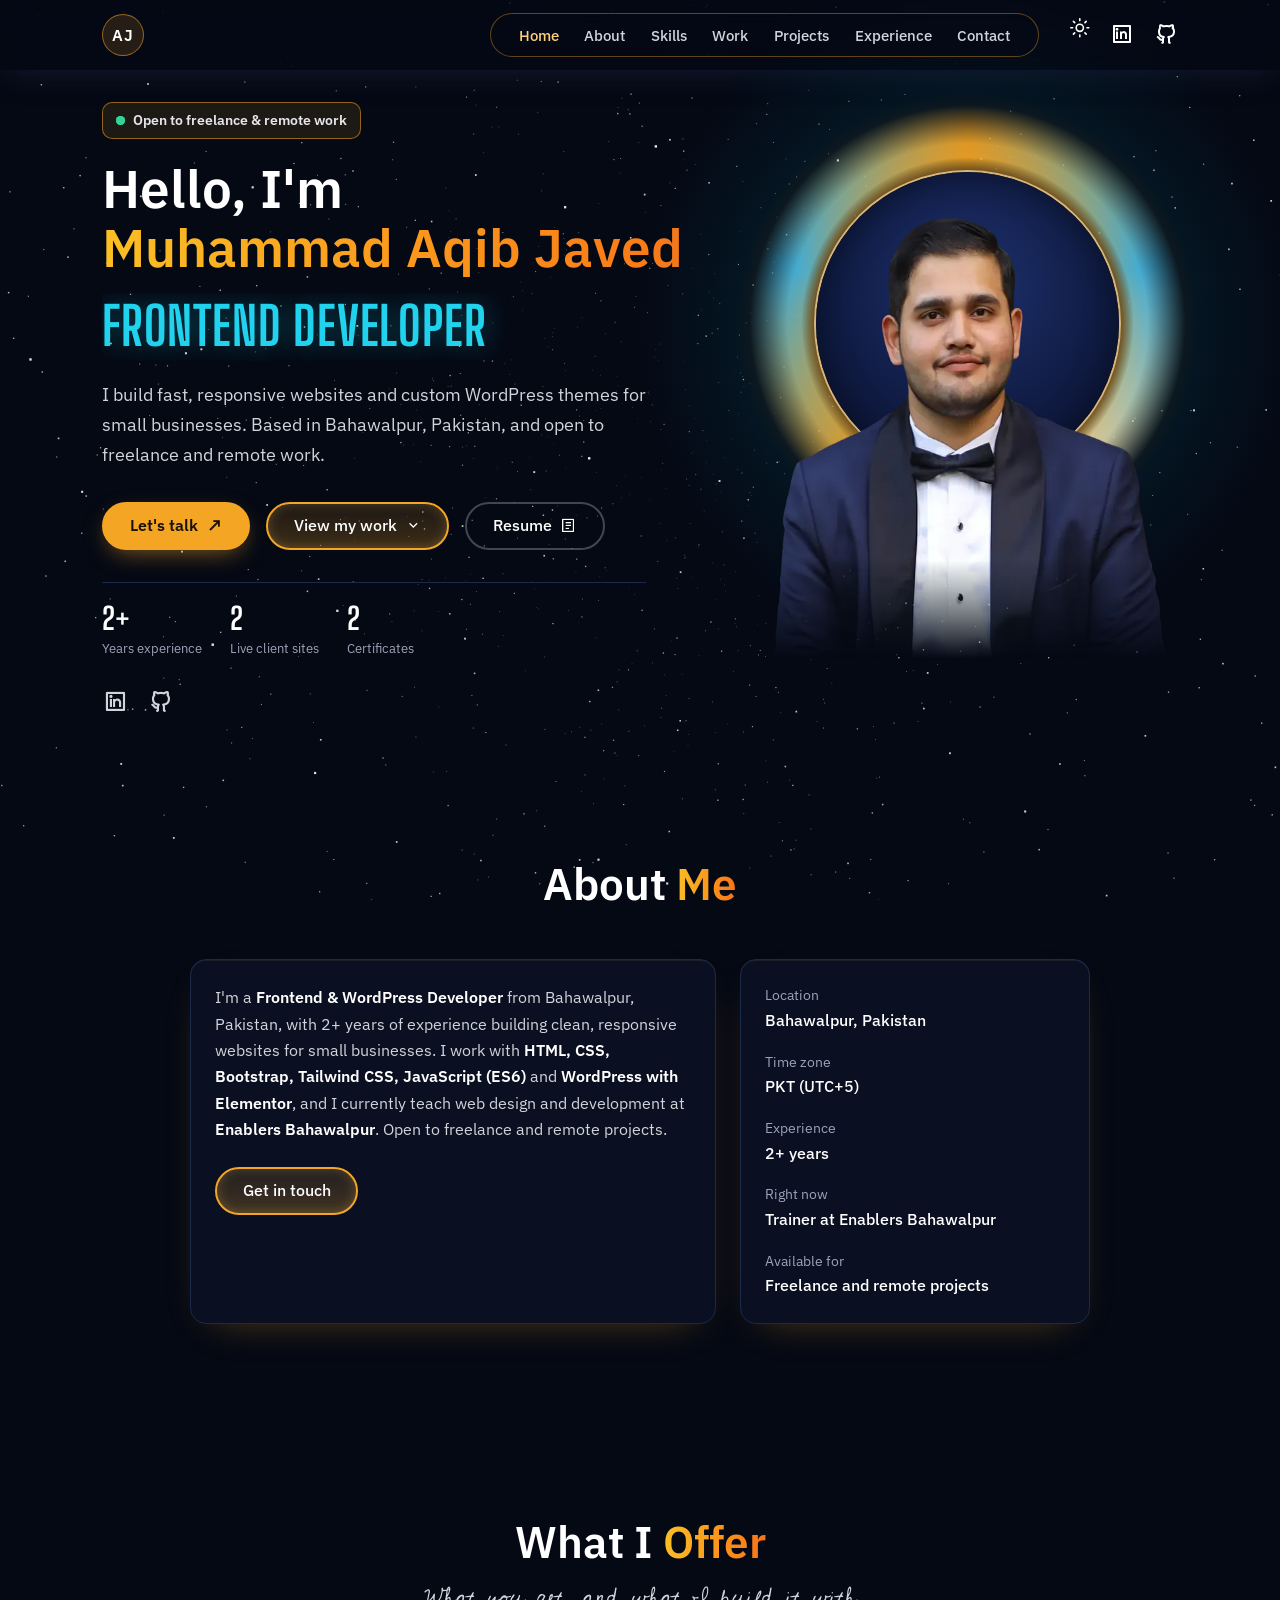
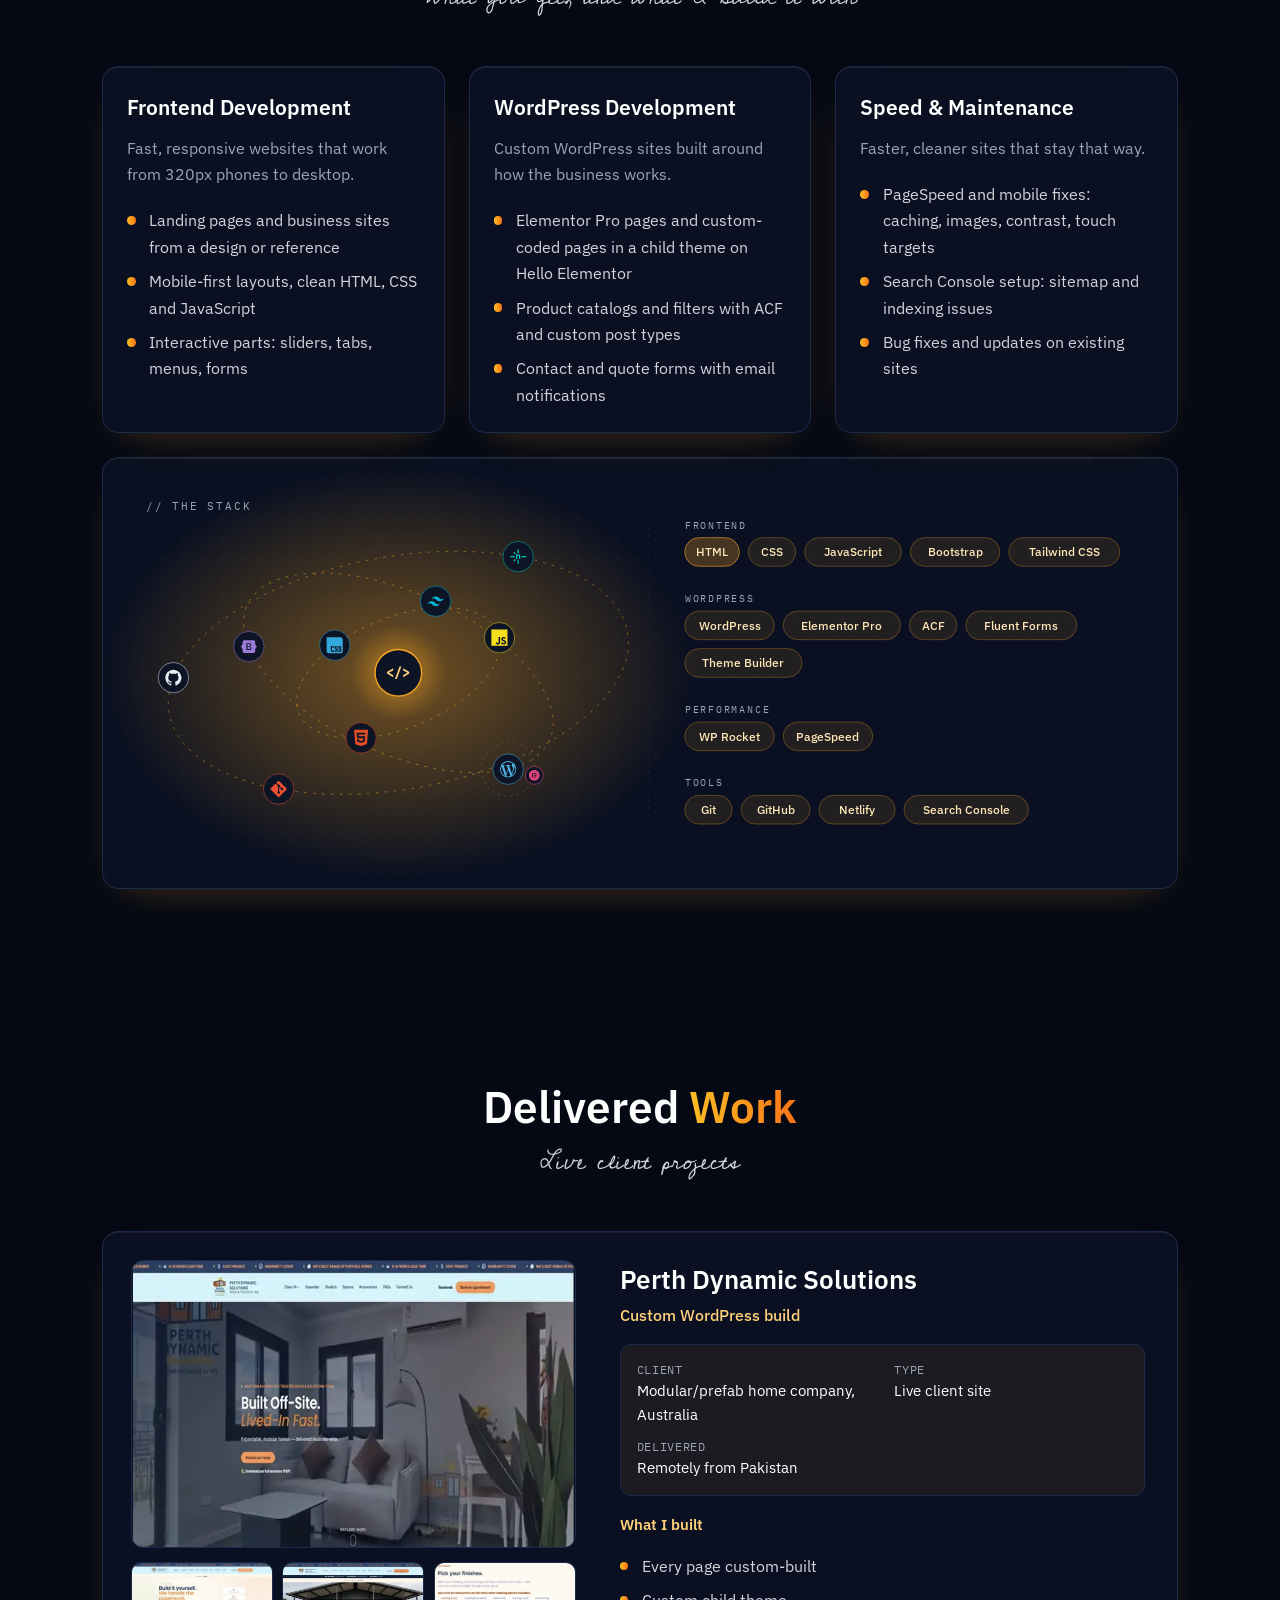
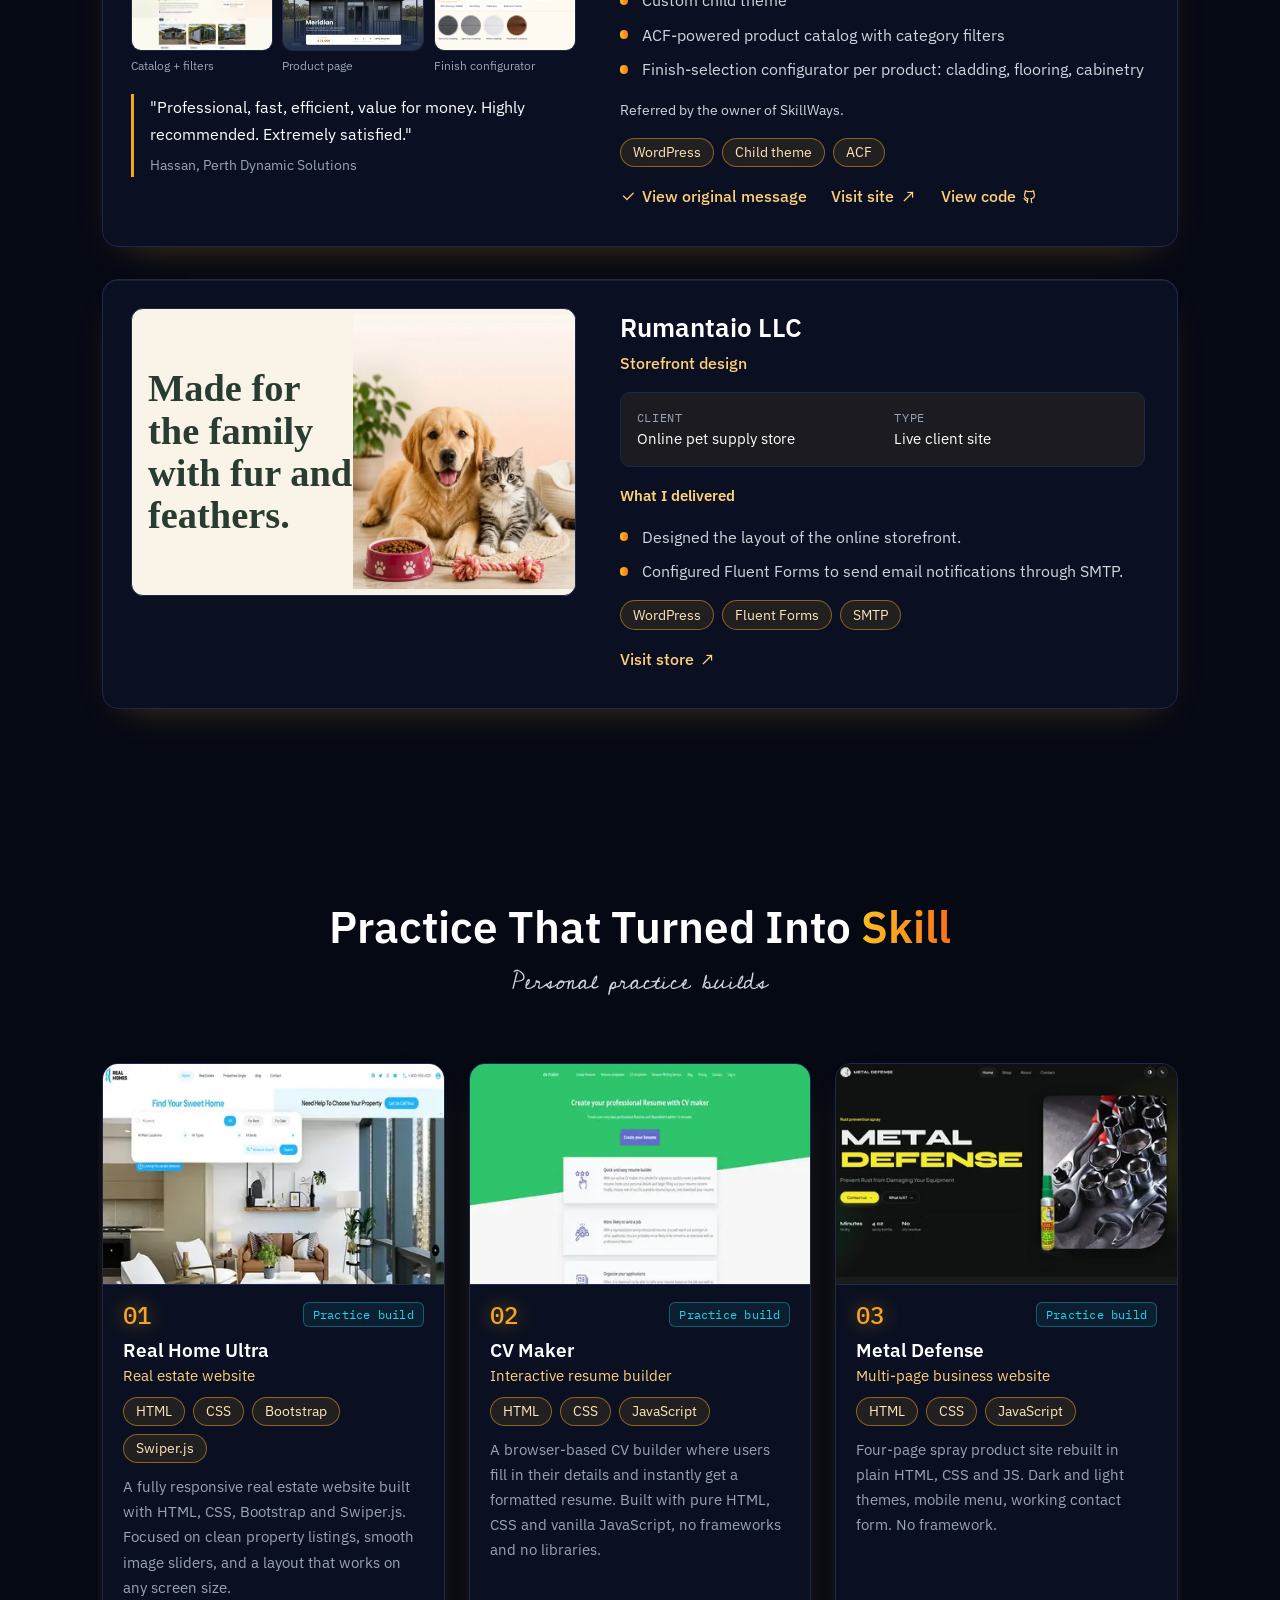
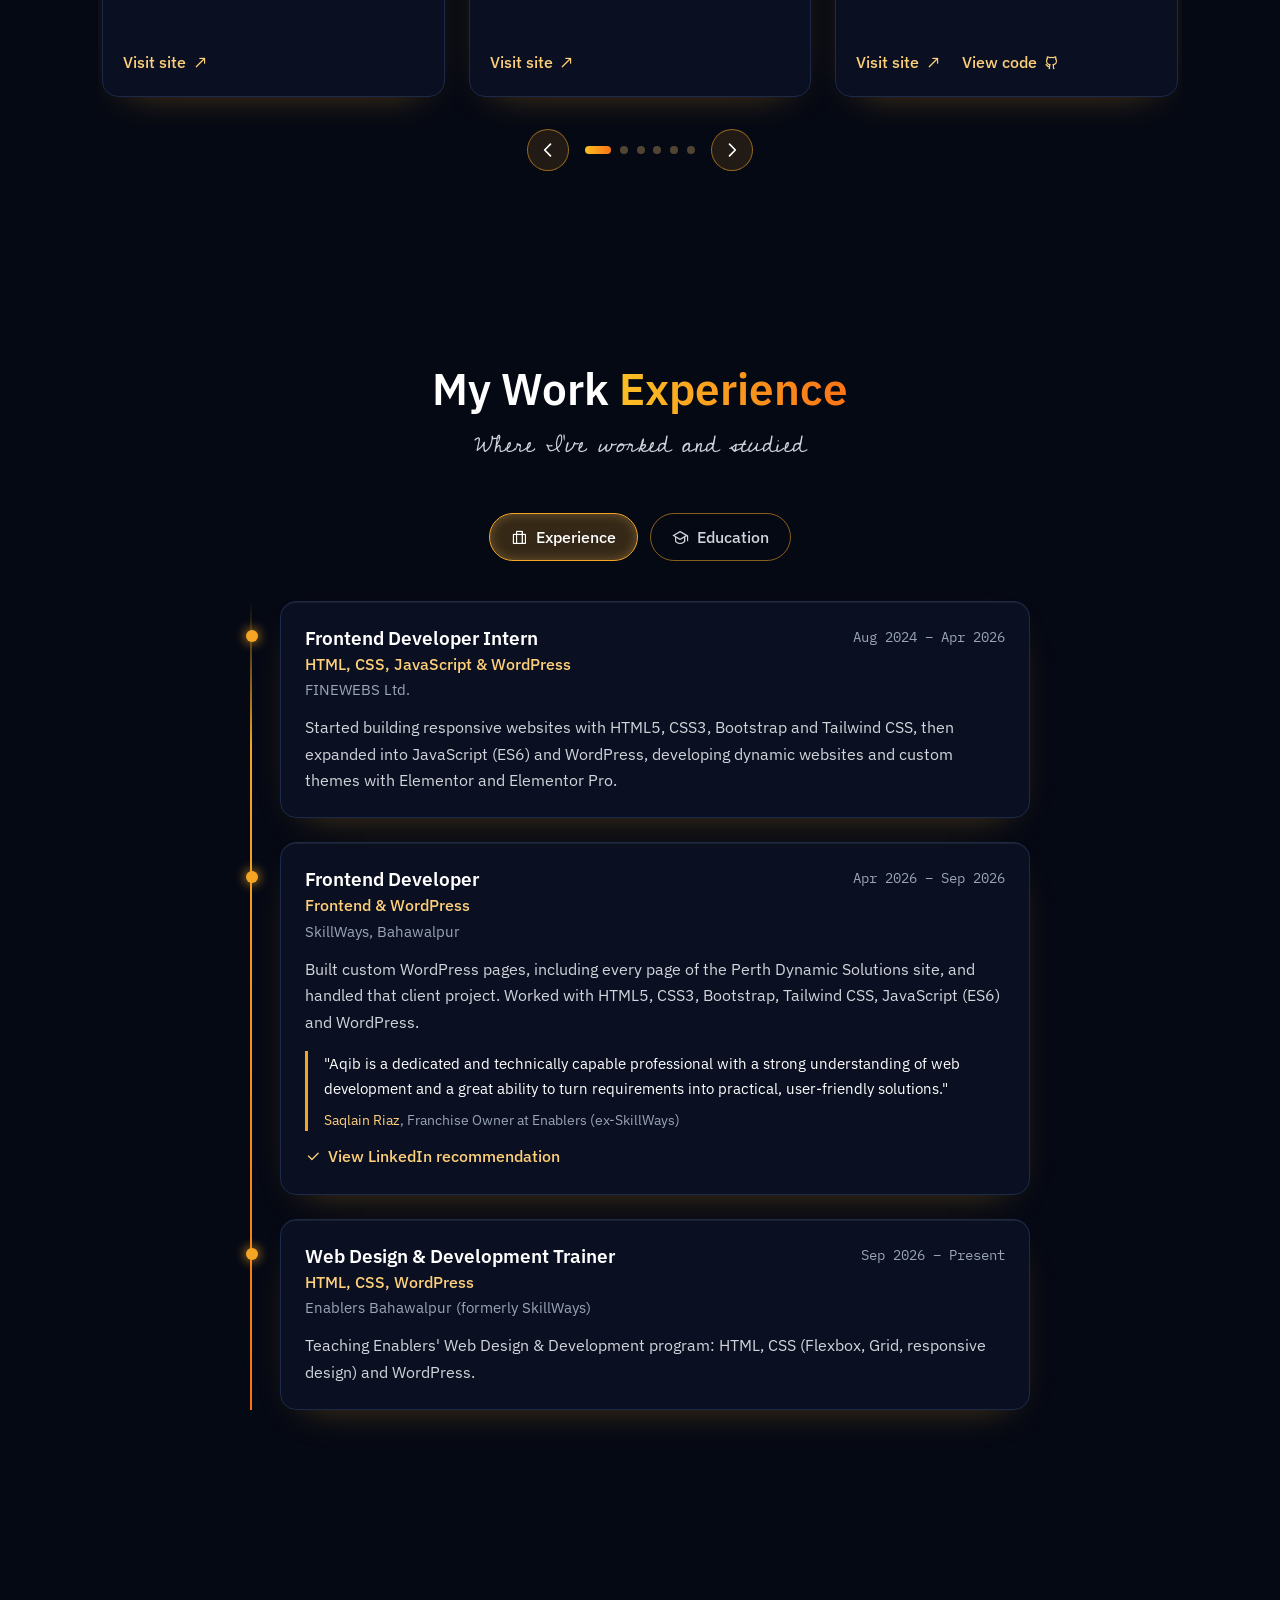
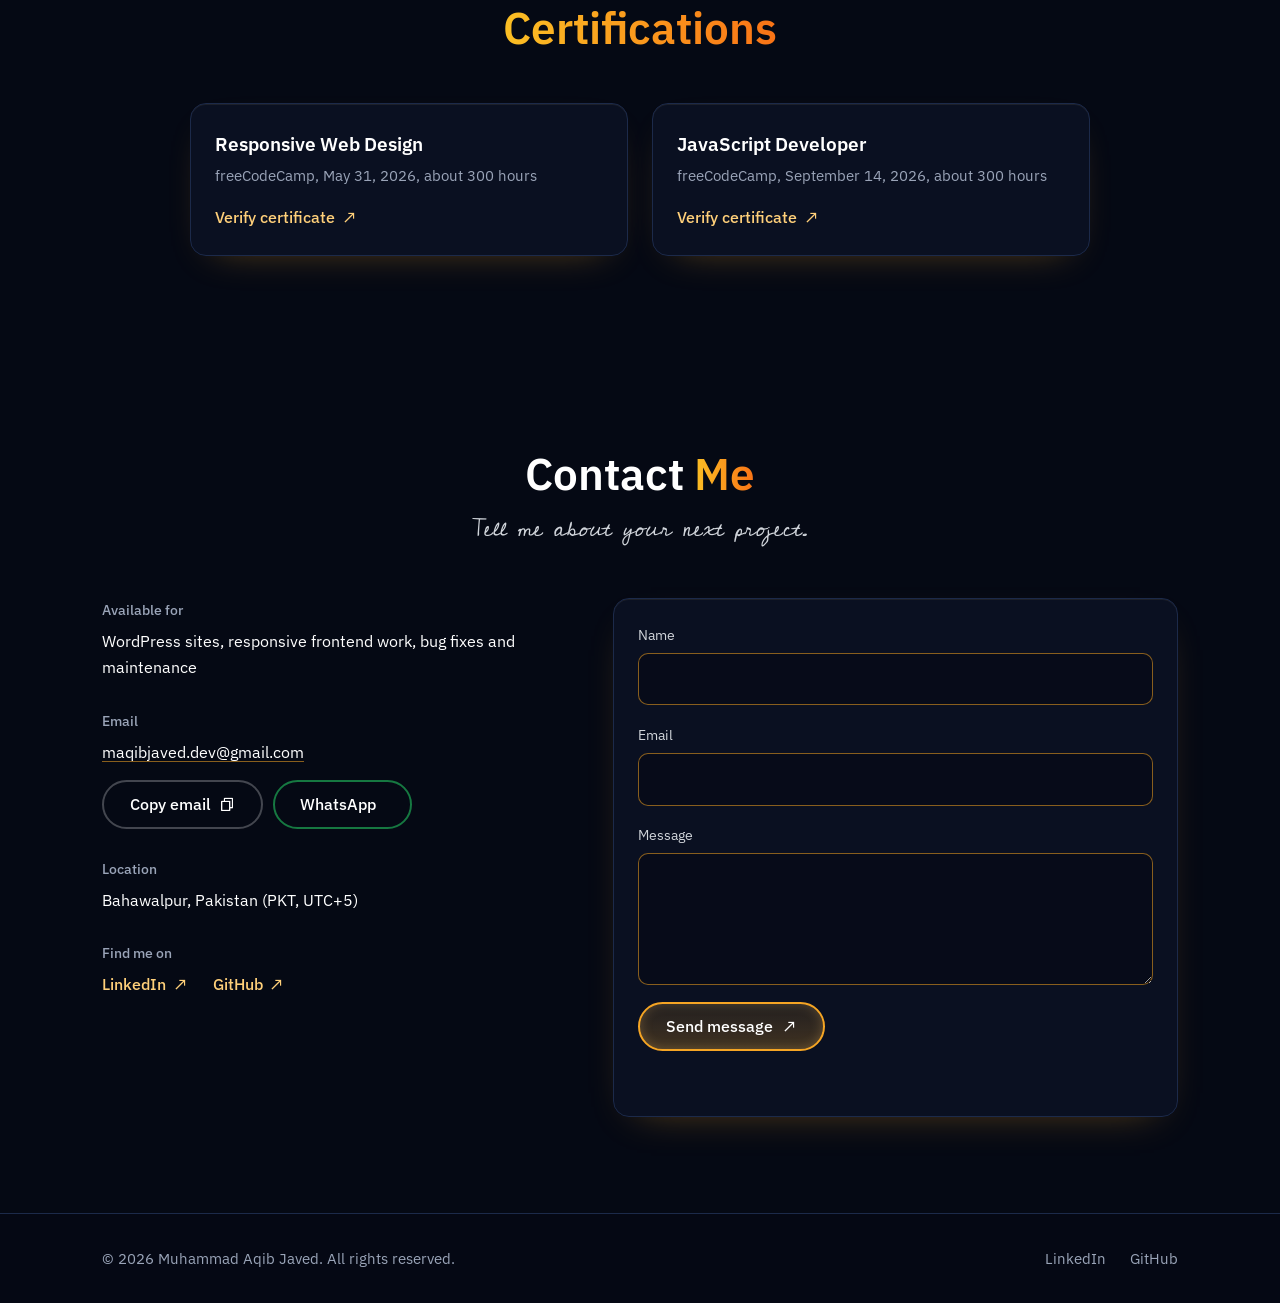
==== commit d947a7a2: "Refactor code structure for improved readability and maintainability" ====
--- a/index.html
+++ b/index.html
@@ -125,7 +125,7 @@
           <!-- Quick facts, all taken from the sections below -->
           <ul class="hero-stats">
             <li><strong>2+</strong><span>Years experience</span></li>
-            <li><strong>1</strong><span>Live client site</span></li>
+            <li><strong>2</strong><span>Live client sites</span></li>
             <li><strong>2</strong><span>Certificates</span></li>
           </ul>
           <div class="hero-social">
@@ -334,7 +334,7 @@
       <div class="container">
         <div class="section-head reveal">
           <h2 class="section-title">Delivered <span class="gradient">Work</span></h2>
-          <p class="section-note">A live site for a real client</p>
+          <p class="section-note">Live client projects</p>
         </div>
 
         <article class="delivered card reveal">
@@ -394,6 +394,36 @@
             </div>
           </div>
         </article>
+
+        <article class="delivered card reveal">
+          <div class="shot-col">
+            <a class="shot store-preview" href="https://rumantaiollc.com/" target="_blank" rel="noopener noreferrer" aria-label="Visit the Rumantaio LLC online pet store">
+              <span>Made for the family with fur and feathers.</span>
+              <img src="assets/img/rumantaio-hero.webp" alt="Pet imagery from the Rumantaio storefront" loading="lazy">
+            </a>
+          </div>
+          <div class="delivered-body">
+            <h3>Rumantaio LLC</h3>
+            <p class="role">Storefront design</p>
+            <dl class="case-meta">
+              <div><dt>Client</dt><dd>Online pet supply store</dd></div>
+              <div><dt>Type</dt><dd>Live client site</dd></div>
+            </dl>
+            <h4 class="case-heading">What I delivered</h4>
+            <ul class="case-points">
+              <li>Designed the layout of the online storefront.</li>
+              <li>Configured Fluent Forms to send email notifications through SMTP.</li>
+            </ul>
+            <ul class="chips">
+              <li class="chip">WordPress</li>
+              <li class="chip">Fluent Forms</li>
+              <li class="chip">SMTP</li>
+            </ul>
+            <div class="link-row">
+              <a href="https://rumantaiollc.com/" target="_blank" rel="noopener noreferrer" class="text-link">Visit store <i class="ri-arrow-right-up-long-line" aria-hidden="true"></i></a>
+            </div>
+          </div>
+        </article>
       </div>
     </section>
 
@@ -648,10 +678,10 @@
             <article class="step card">
               <div class="step-head">
                 <div>
-                  <h3></h3>
+                  <h3>Matric</h3>
                   <p class="step-sub">Computer Science</p>
                 </div>
-                <p class="step-year">2017</p>
+                <p class="step-year">2018</p>
               </div>
               <p class="step-text">Completed Matriculation in Computer Science from Alpina School Bahawalpur.</p>
             </article>
--- a/assets/css/styles.css
+++ b/assets/css/styles.css
@@ -1925,3 +1925,18 @@
   .hero-lead { max-width: 36rem; }
   .hero-visual { width: min(100%, 430px); }
 }
+
+.delivered + .delivered { margin-top: 2rem; }
+.store-preview {
+  display: grid;
+  grid-template-columns: 1fr 1fr;
+  align-items: center;
+  background: #faf4e8;
+  color: #293c32;
+  text-decoration: none;
+}
+.store-preview span {
+  padding-left: 1rem;
+  font: 600 clamp(1.2rem, 3vw, 2.4rem)/1.1 Georgia, serif;
+}
+.store-preview img { min-width: 0; object-fit: contain; }
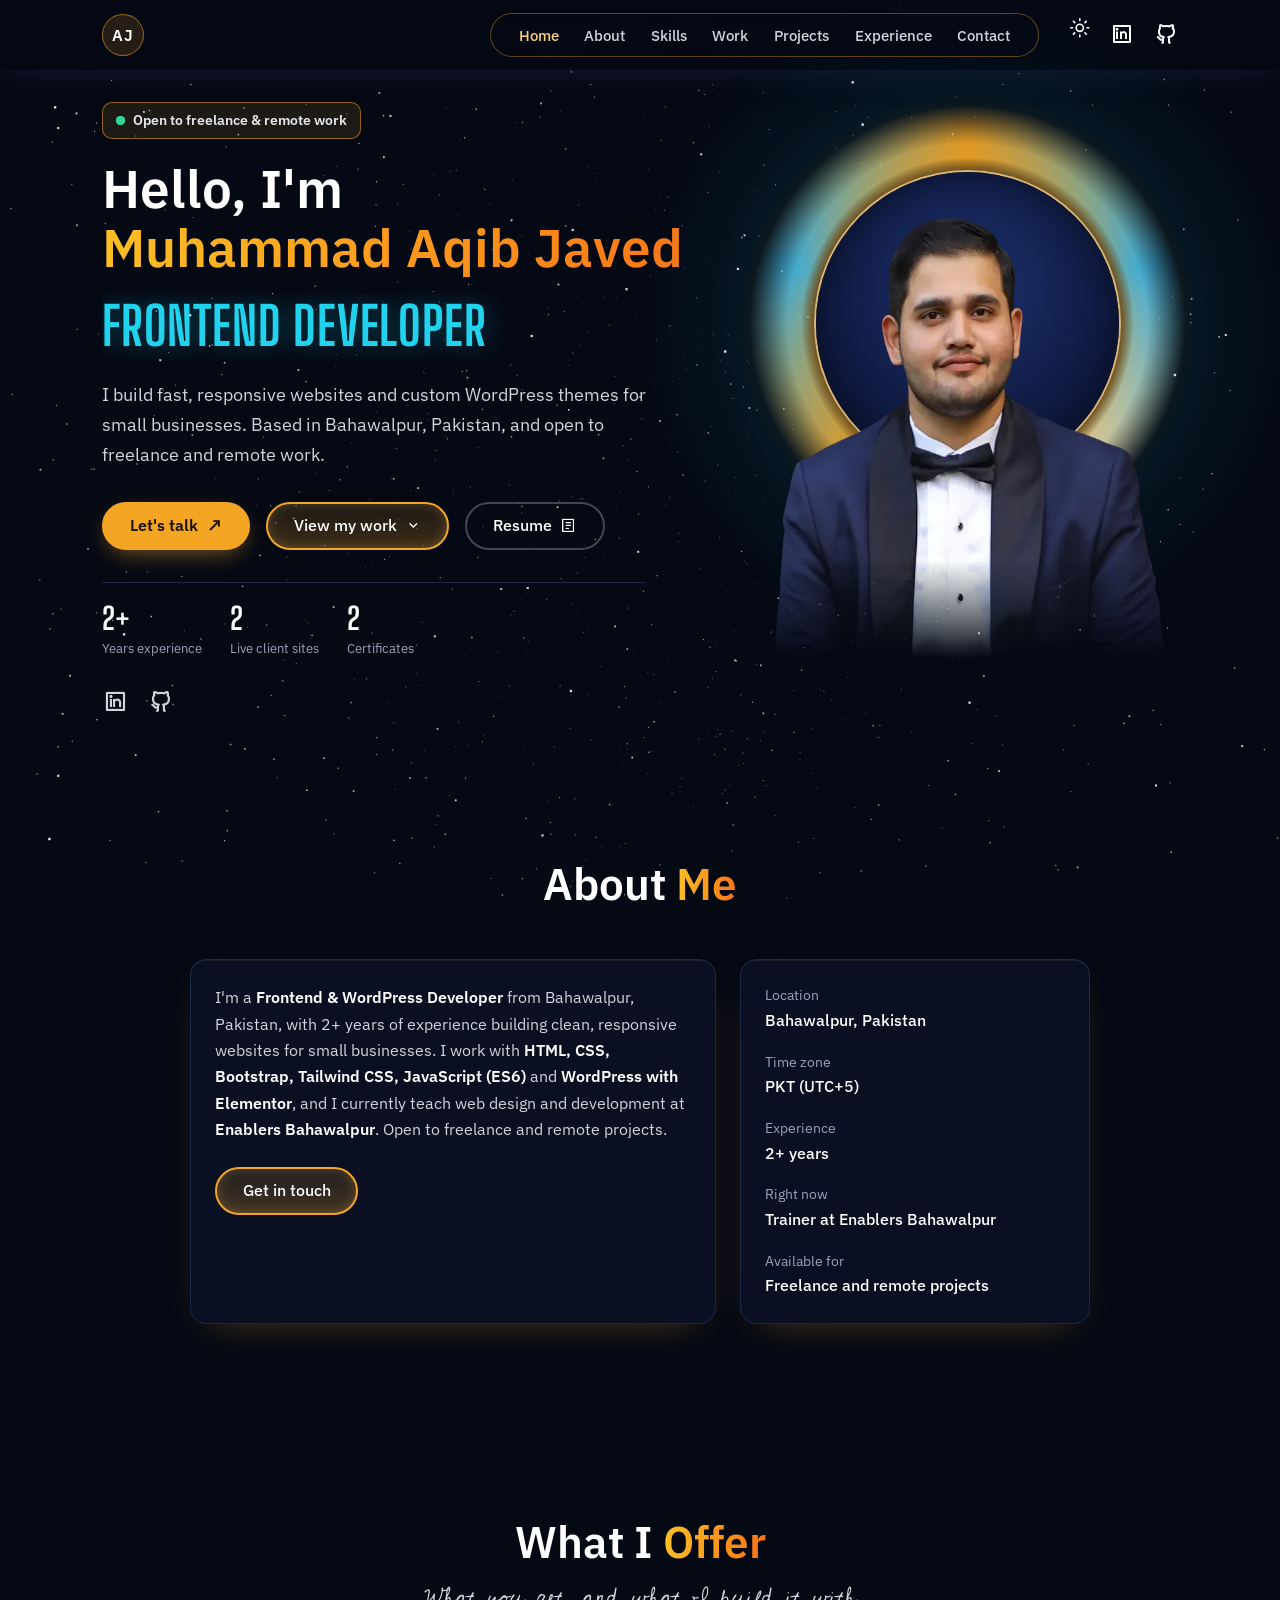
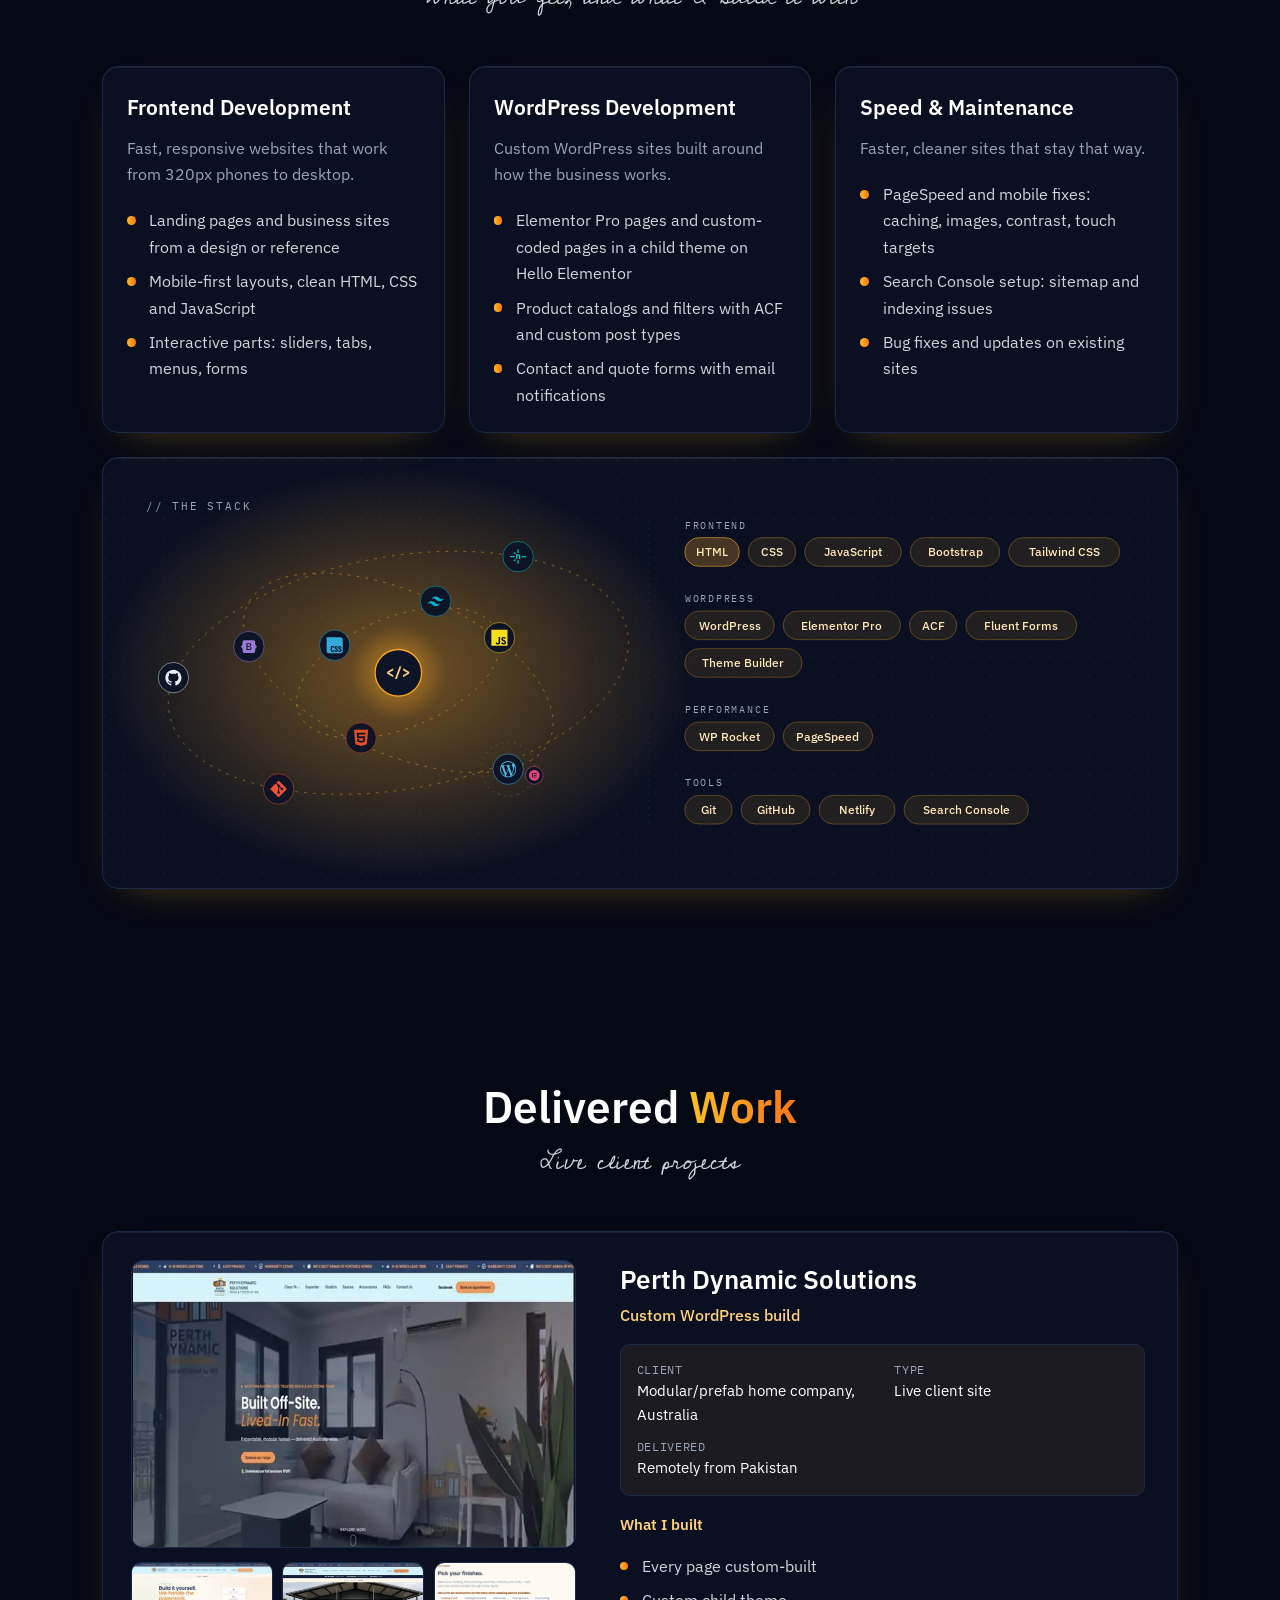
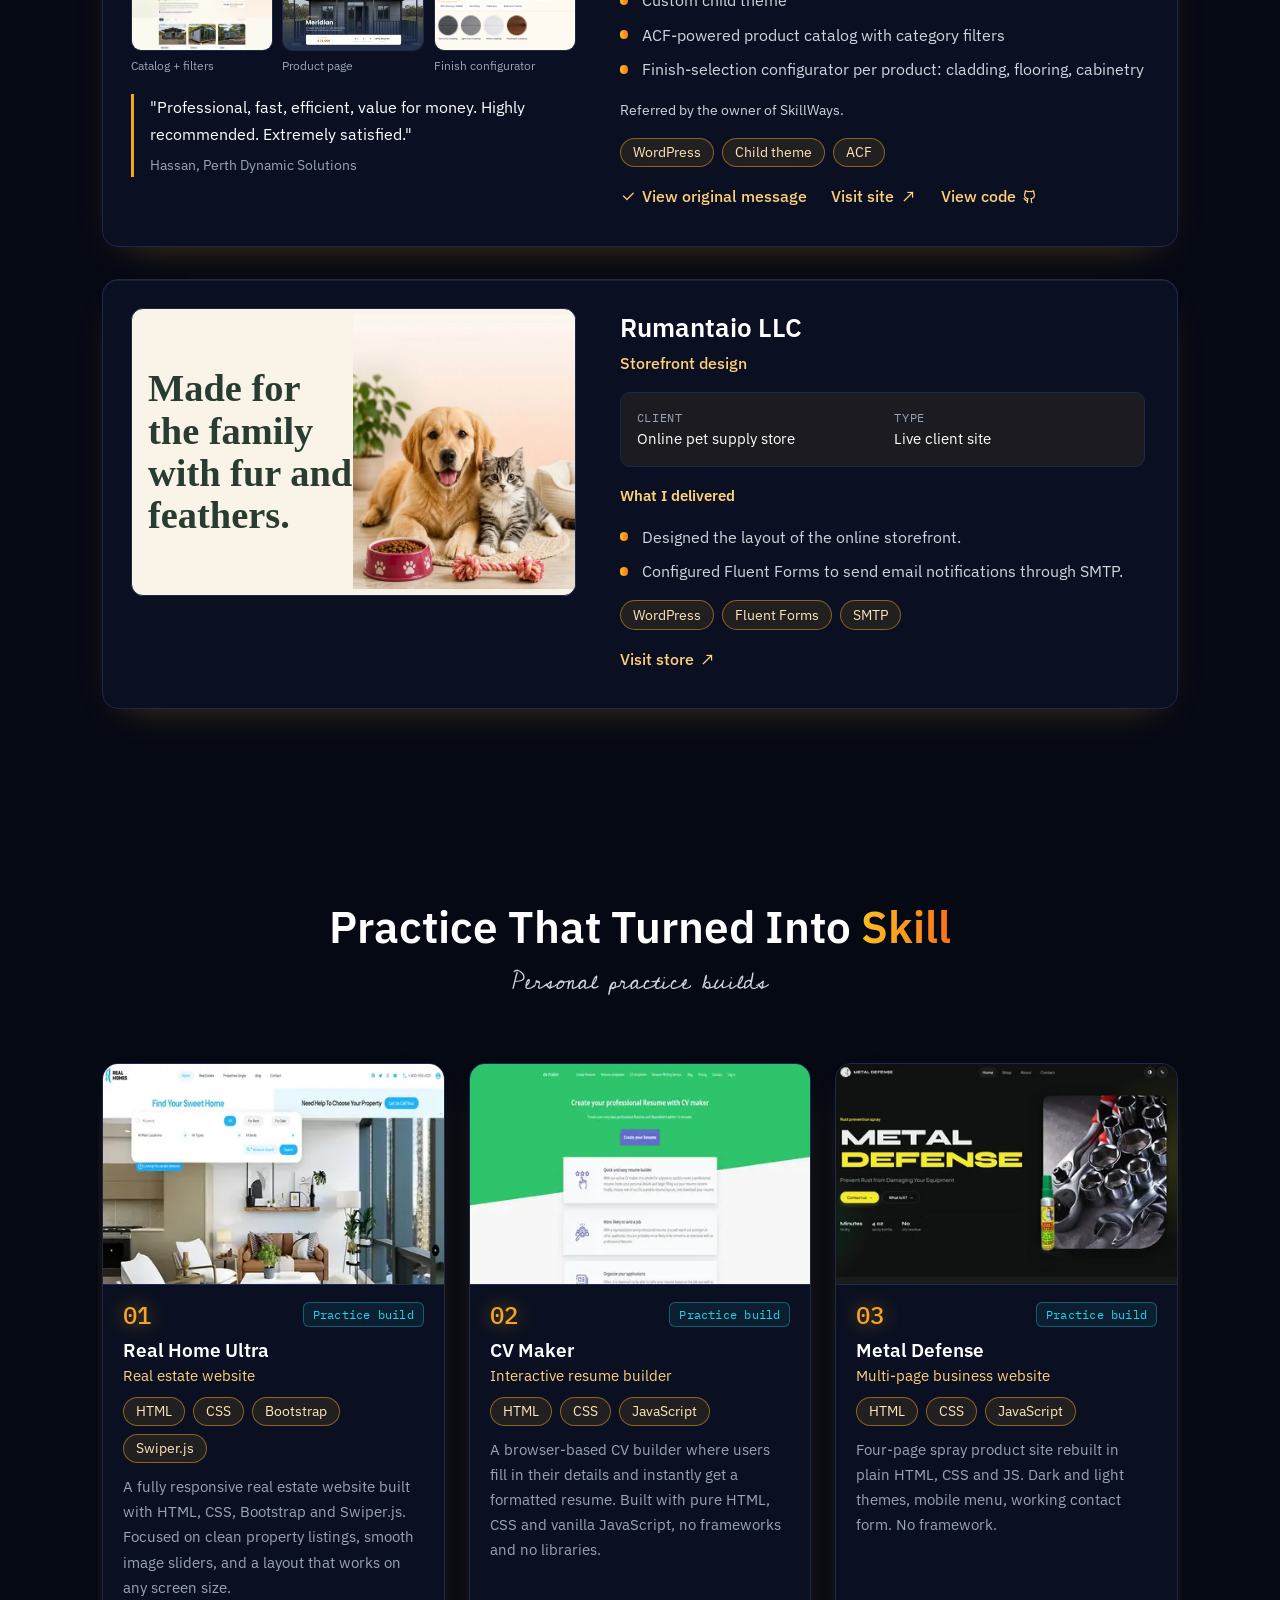
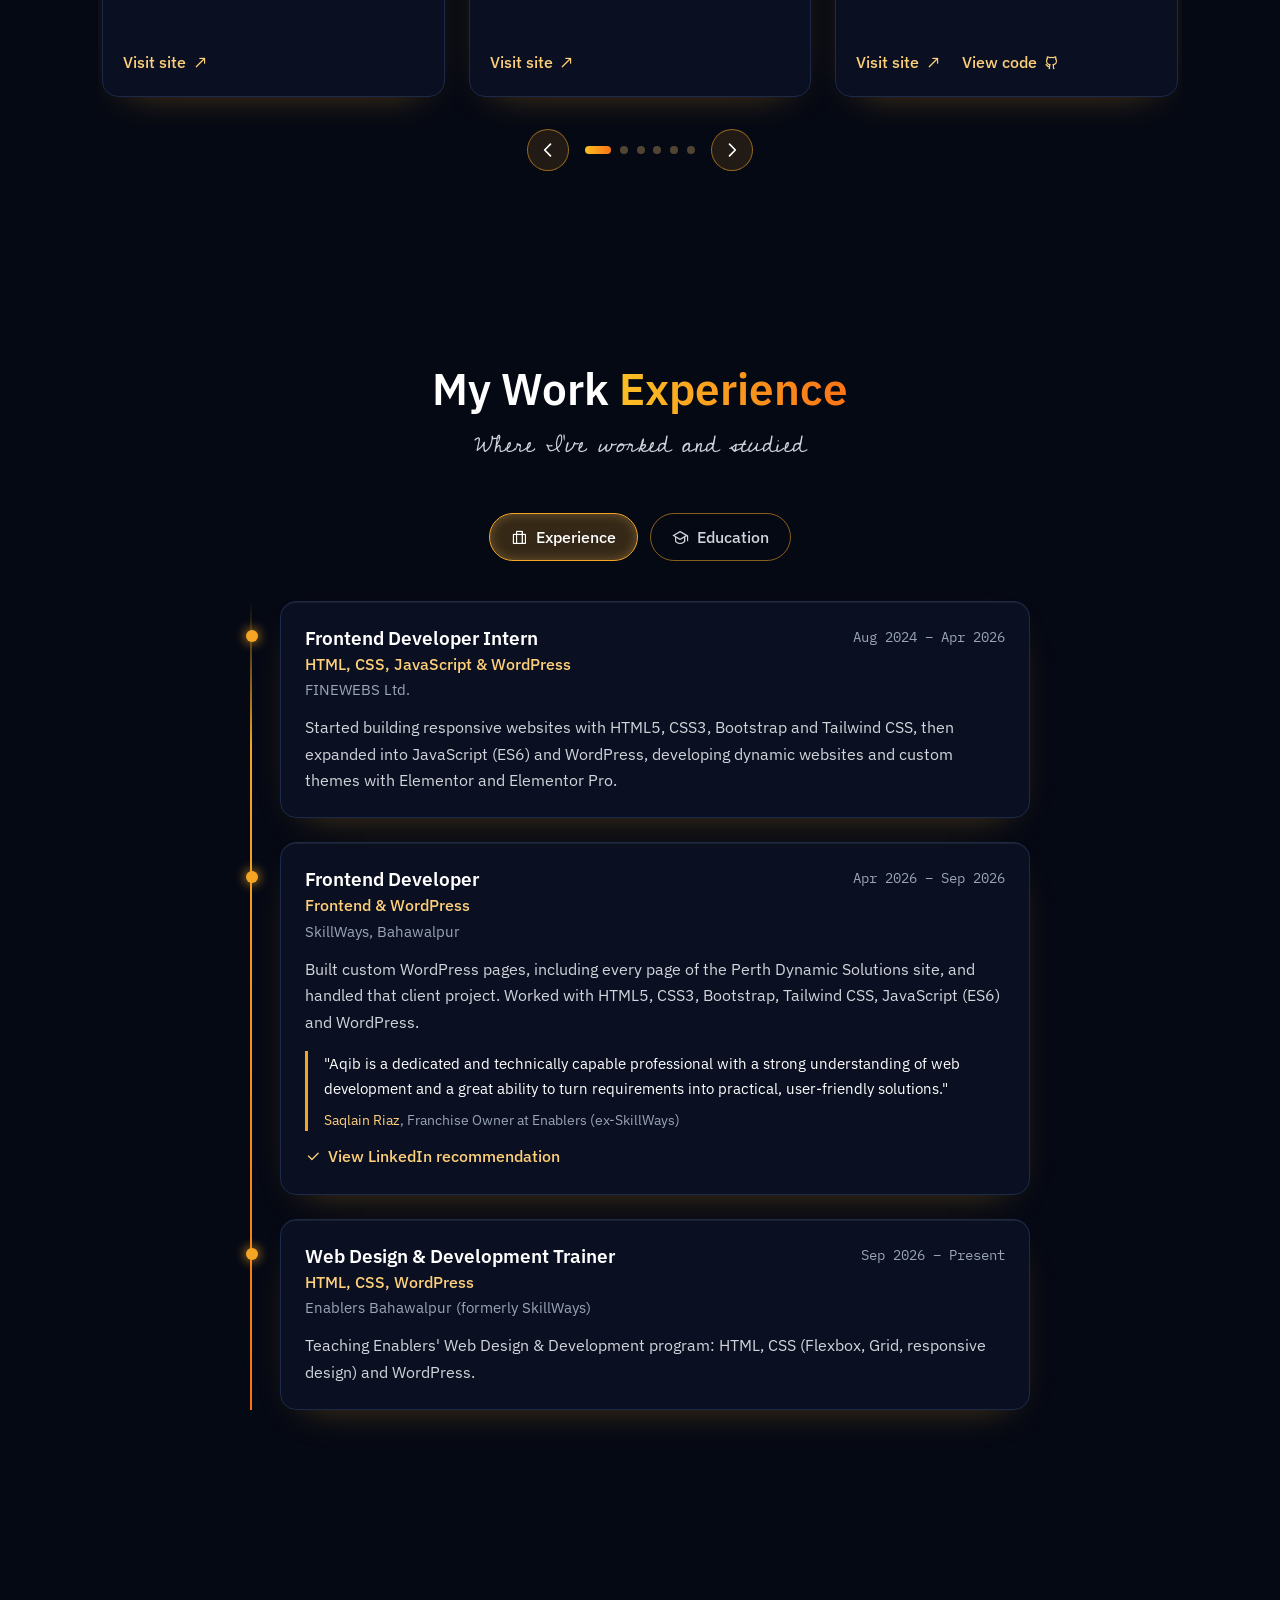
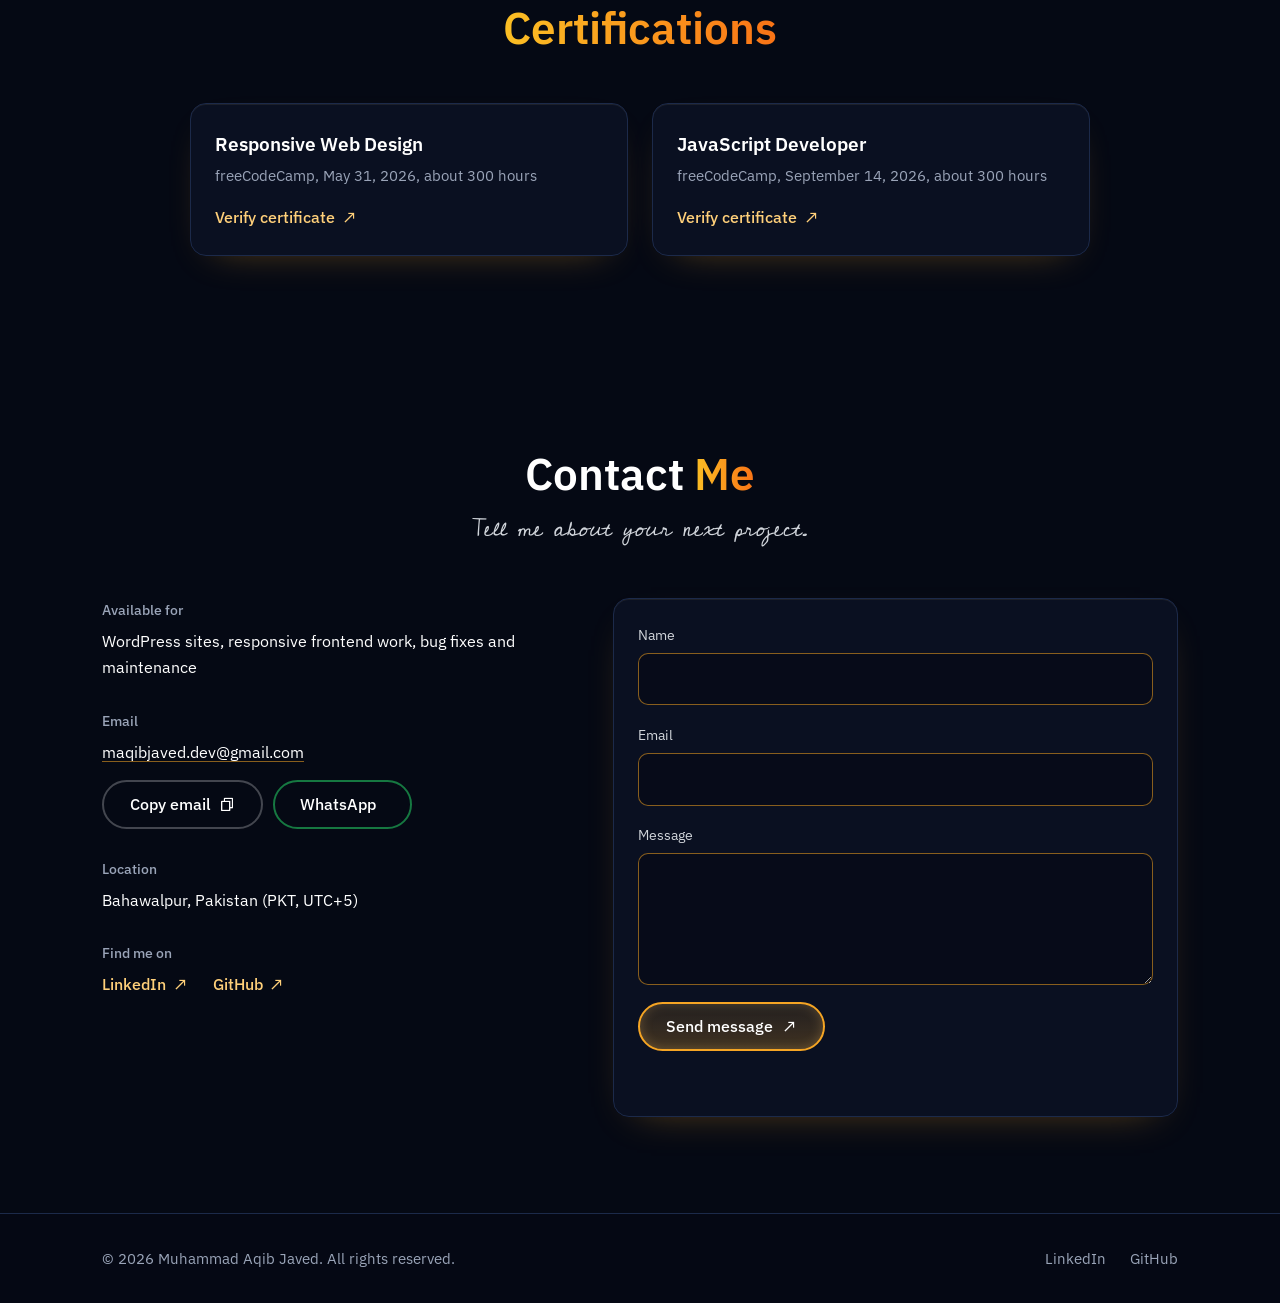
==== commit 191215b3: "Merge branch 'main' of https://github.com/aqibarbi/Portfolio-v6" ====
--- a/index.html
+++ b/index.html
@@ -678,10 +678,10 @@
             <article class="step card">
               <div class="step-head">
                 <div>
-                  <h3>Matric</h3>
+                  <h3></h3>
                   <p class="step-sub">Computer Science</p>
                 </div>
-                <p class="step-year">2018</p>
+                <p class="step-year">2017</p>
               </div>
               <p class="step-text">Completed Matriculation in Computer Science from Alpina School Bahawalpur.</p>
             </article>
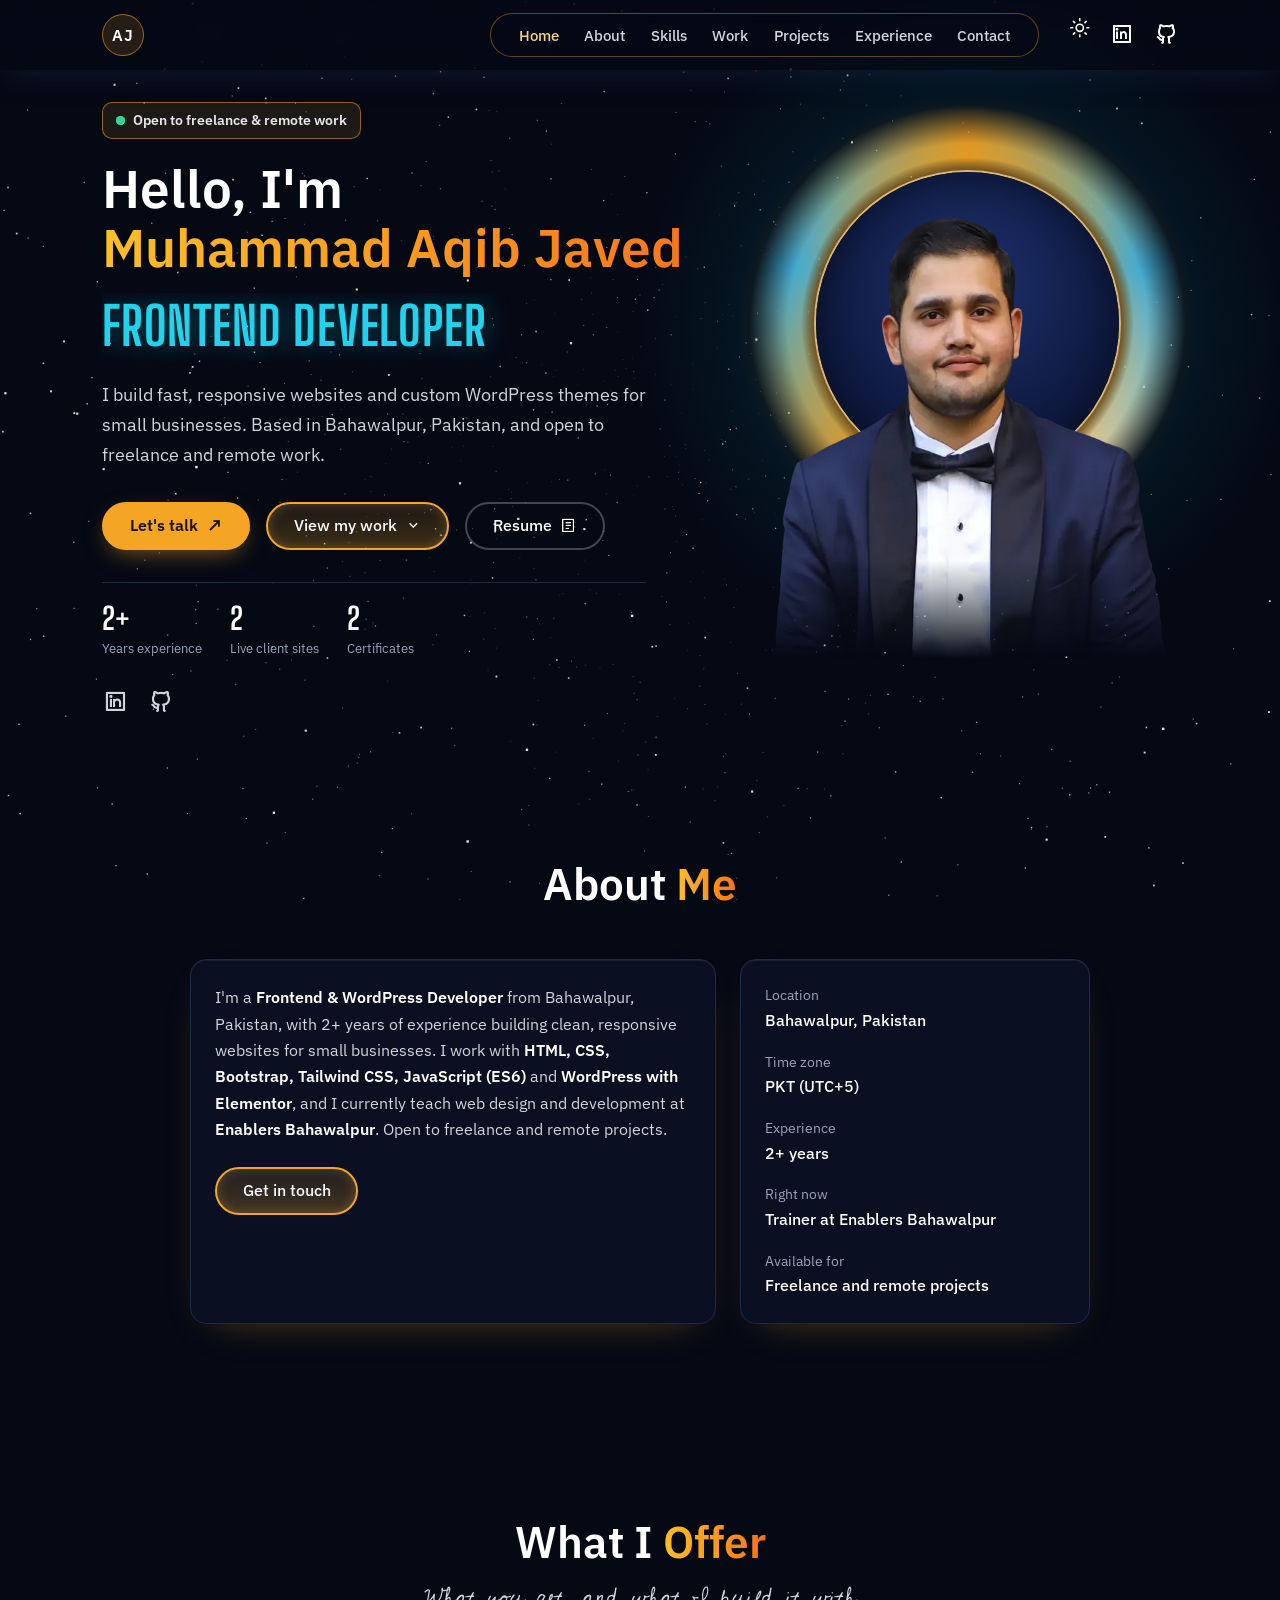
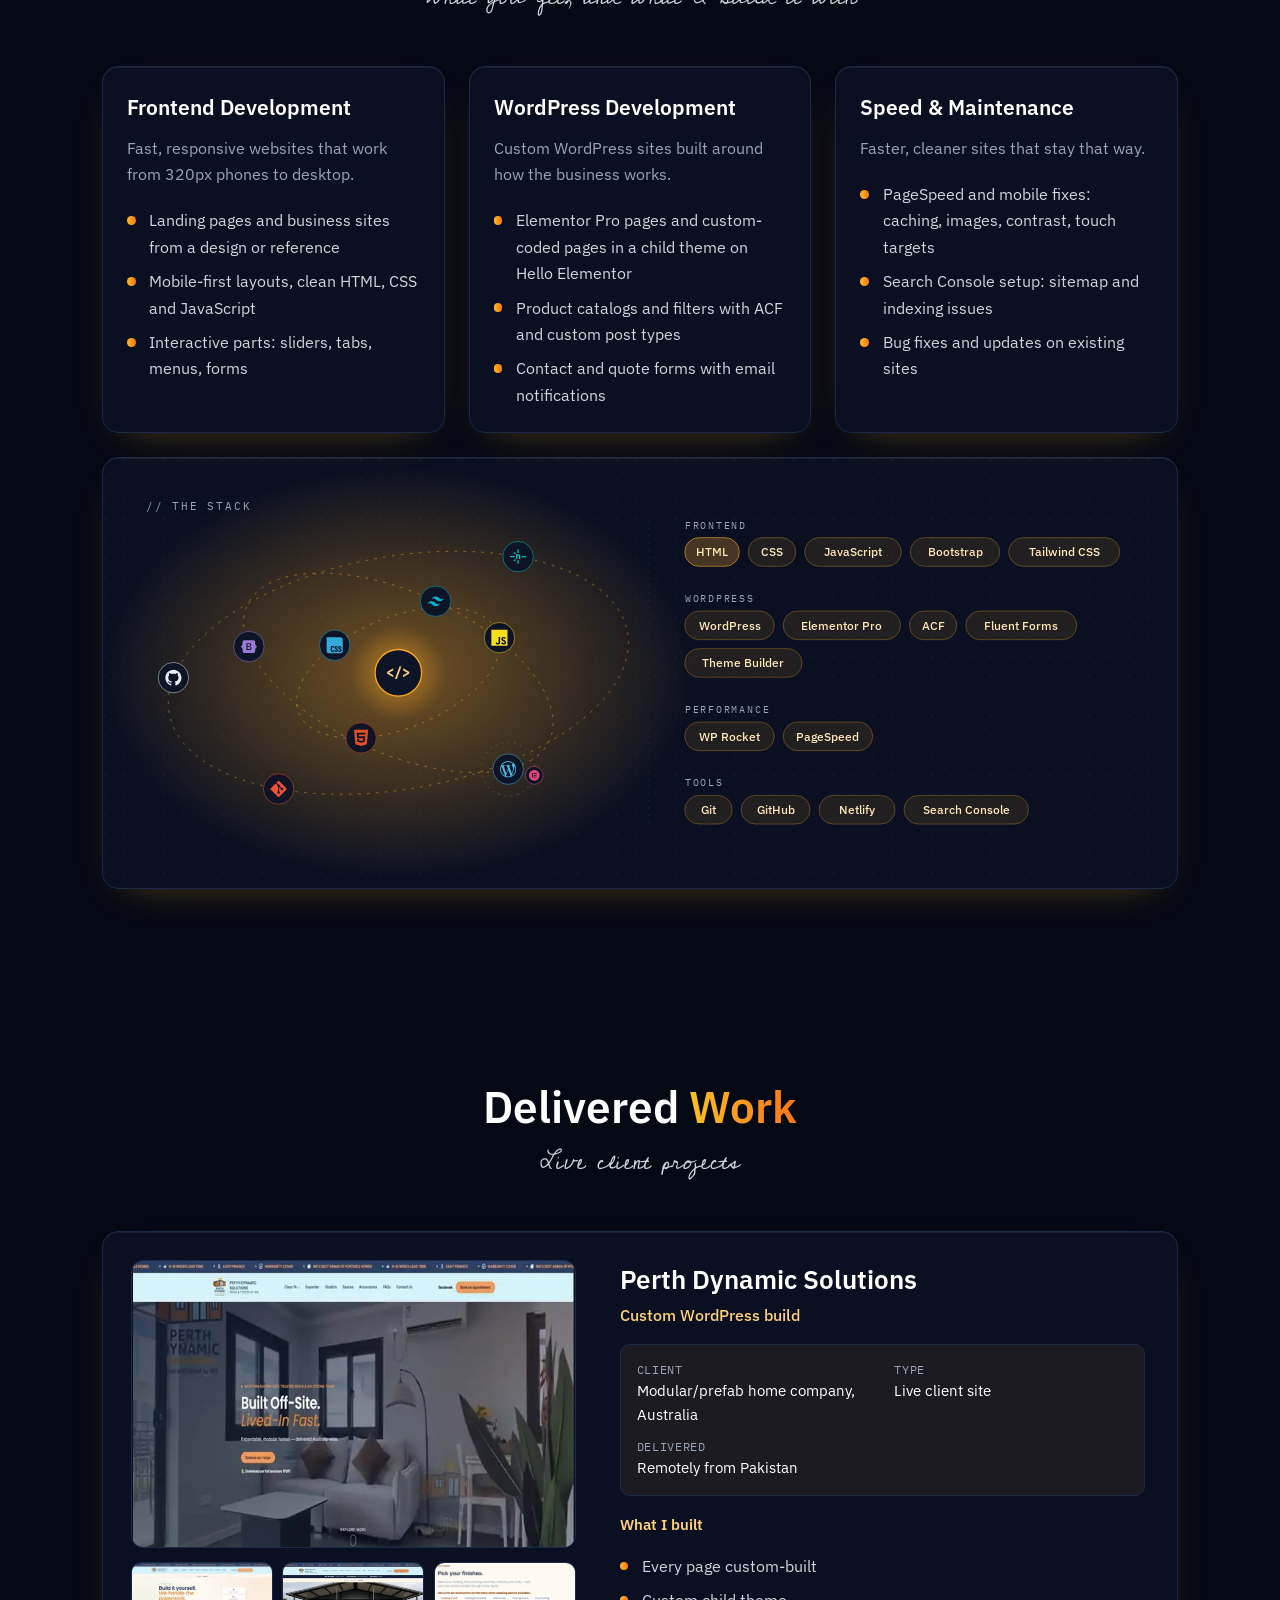
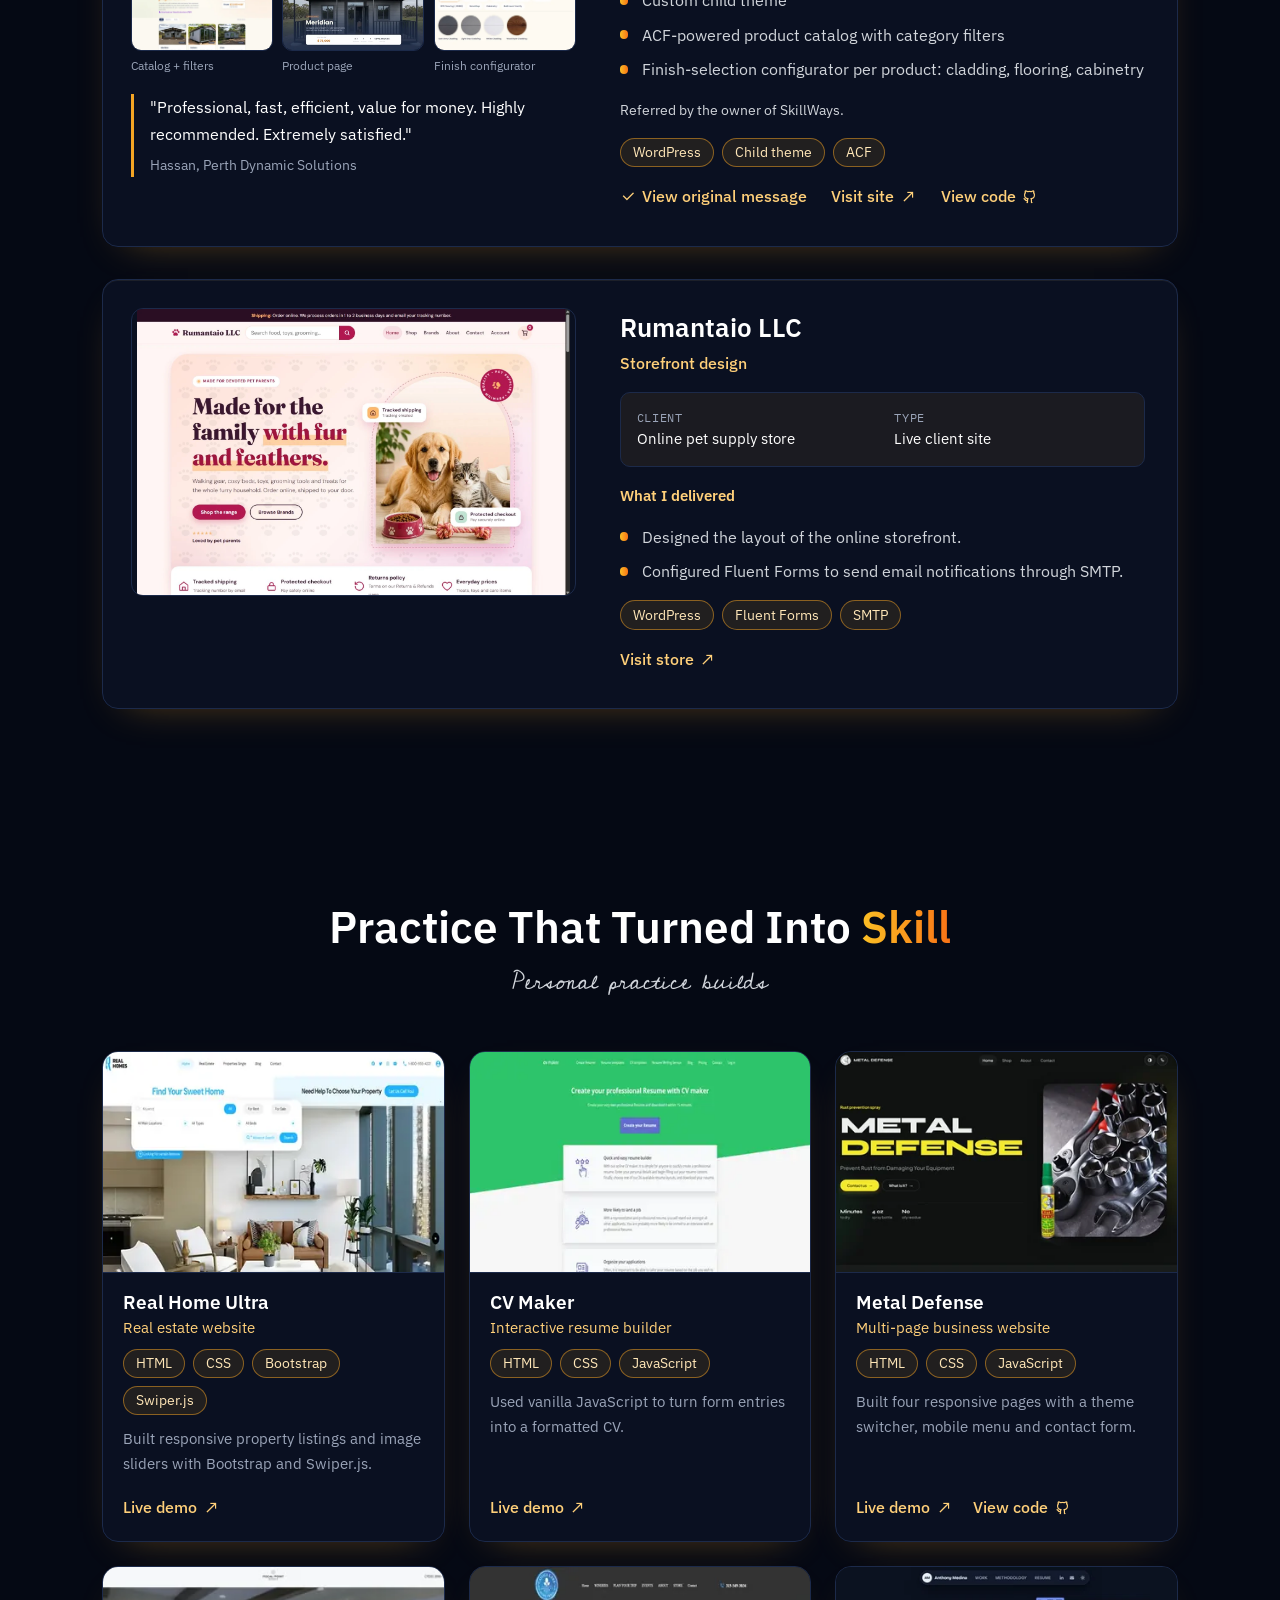
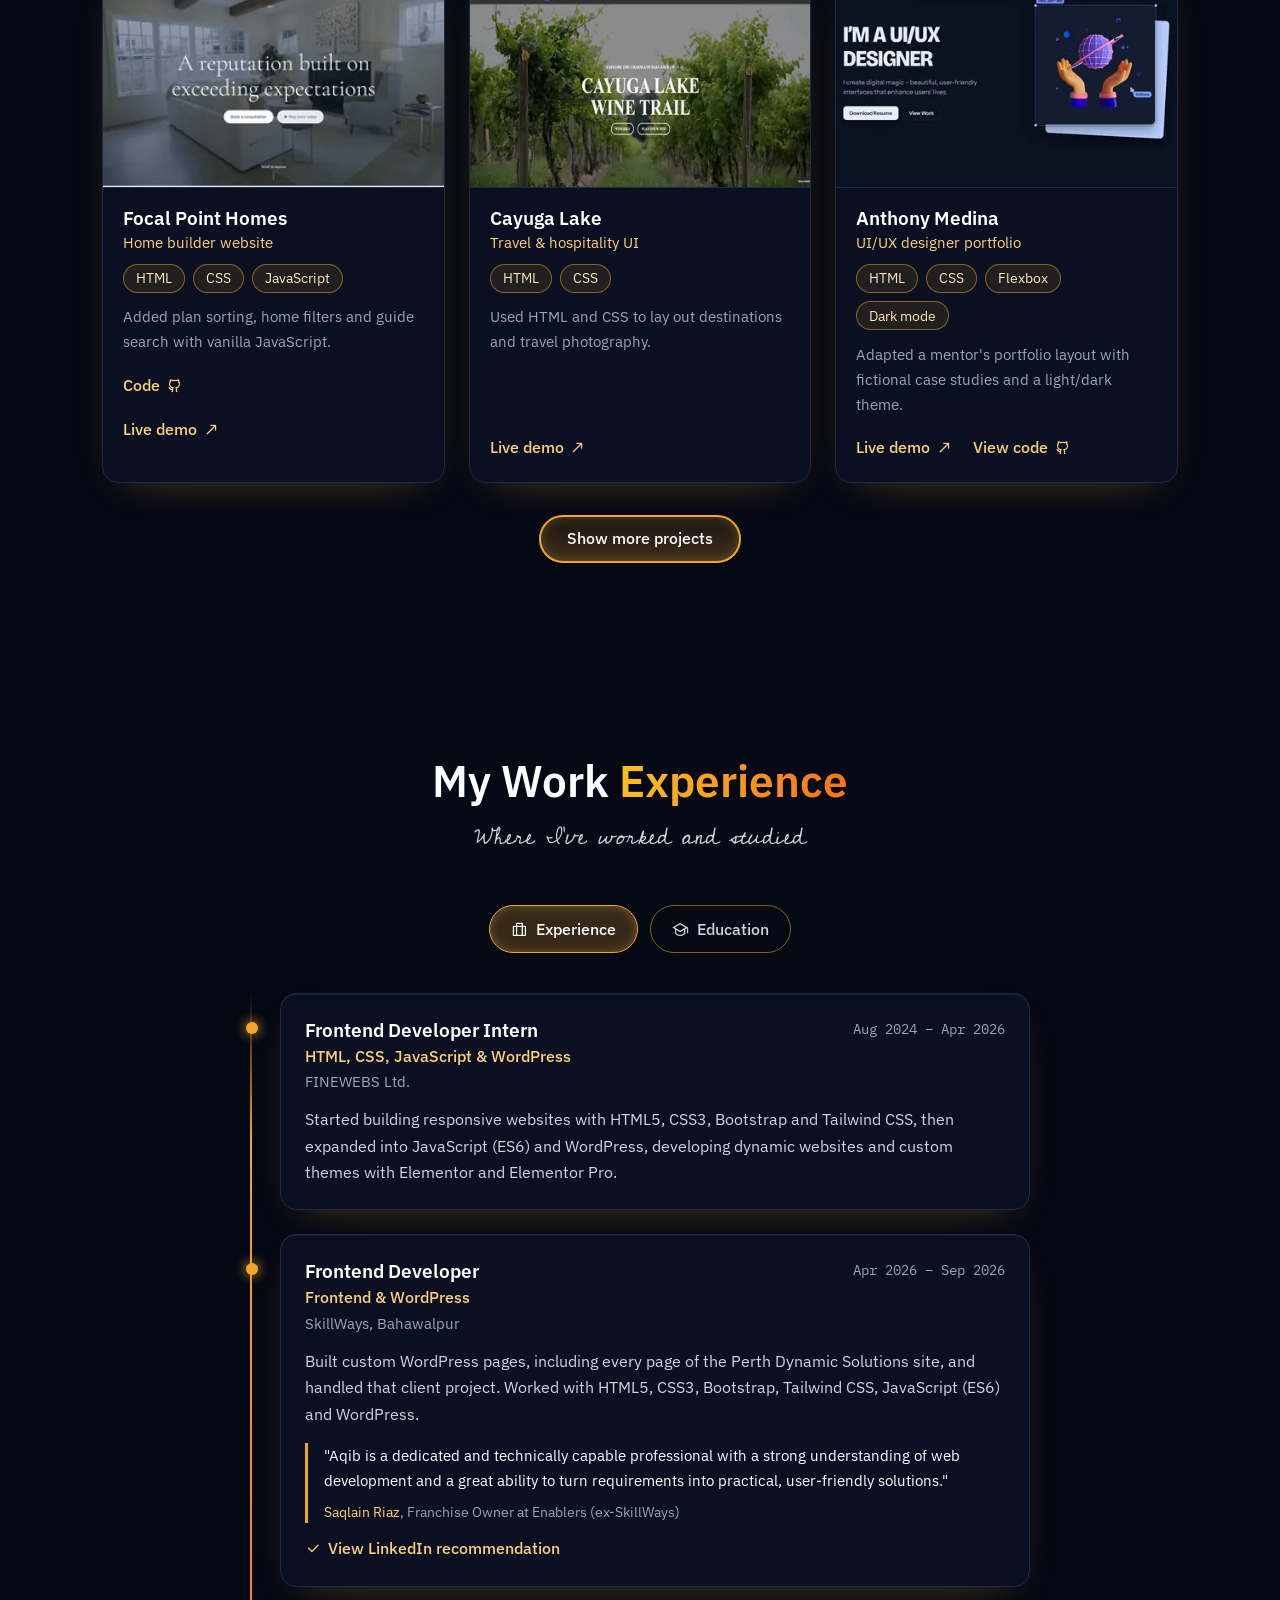
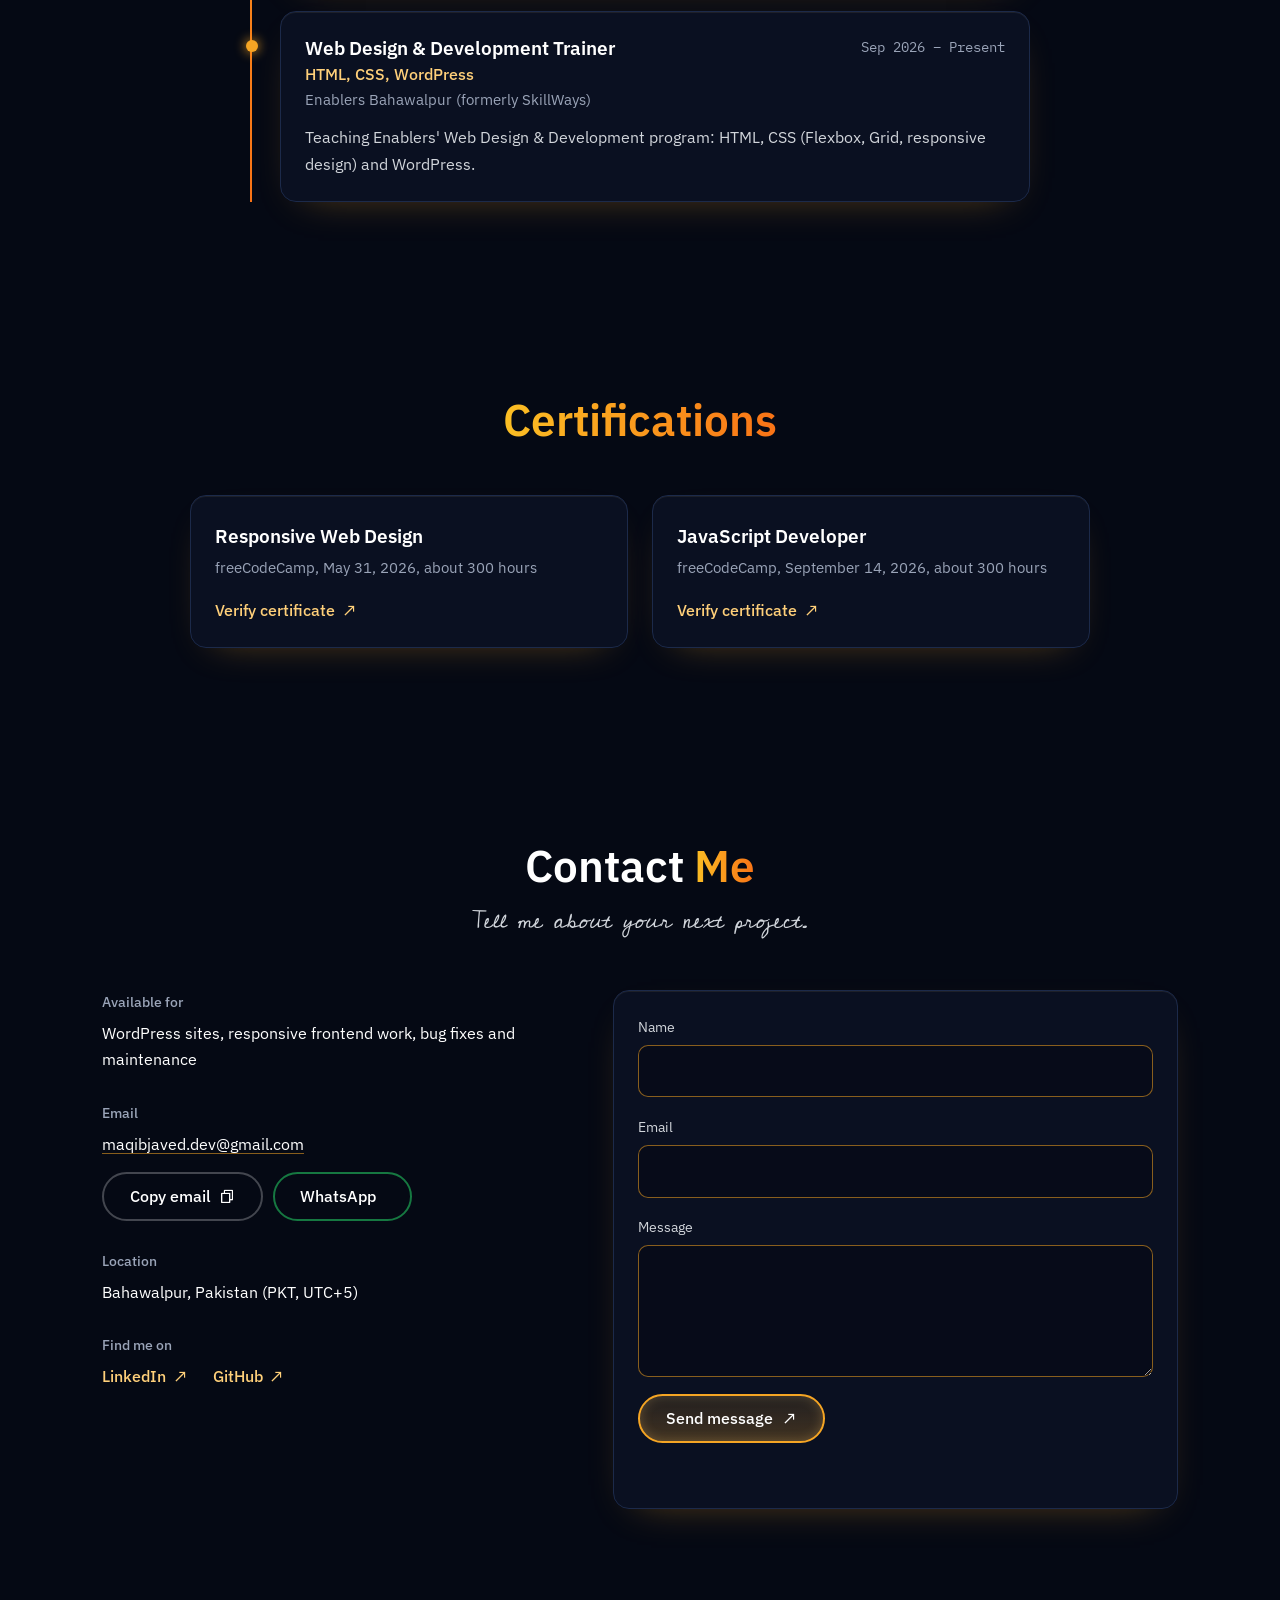
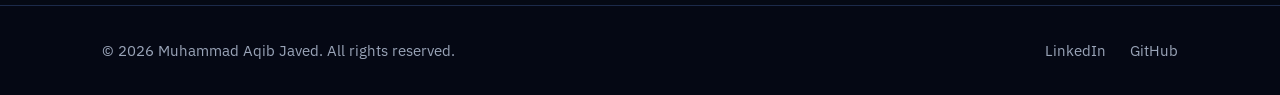
==== commit 50282734: "Implement code changes to enhance functionality and improve performance" ====
--- a/index.html
+++ b/index.html
@@ -397,10 +397,7 @@
 
         <article class="delivered card reveal">
           <div class="shot-col">
-            <a class="shot store-preview" href="https://rumantaiollc.com/" target="_blank" rel="noopener noreferrer" aria-label="Visit the Rumantaio LLC online pet store">
-              <span>Made for the family with fur and feathers.</span>
-              <img src="assets/img/rumantaio-hero.webp" alt="Pet imagery from the Rumantaio storefront" loading="lazy">
-            </a>
+            <a class="shot" style="display:block" href="https://rumantaiollc.com/" target="_blank" rel="noopener noreferrer"><img src="assets/img/rumantaio-home.webp" alt="Rumantaio LLC online pet store homepage" loading="lazy"></a>
           </div>
           <div class="delivered-body">
             <h3>Rumantaio LLC</h3>
@@ -435,16 +432,10 @@
           <p class="section-note">Personal practice builds</p>
         </div>
 
-        <div class="slider reveal" data-slider>
-          <div class="slider-track" tabindex="0" role="region" aria-label="Practice projects, scroll sideways">
-
-          <article class="card project slide">
+        <div class="practice-grid" id="practice-grid">
+          <article class="card project">
             <img src="assets/img/real-home.webp" srcset="assets/img/real-home-400.webp 400w, assets/img/real-home.webp 600w" sizes="(min-width: 980px) 340px, (min-width: 640px) 46vw, 85vw" alt="Real Home Ultra real estate website homepage" width="600" height="389" loading="lazy">
             <div class="project-body">
-              <div class="project-meta">
-                <span class="project-index">01</span>
-                <span class="badge">Practice build</span>
-              </div>
               <h3>Real Home Ultra <span>Real estate website</span></h3>
               <ul class="chips">
                 <li class="chip">HTML</li>
@@ -452,75 +443,78 @@
                 <li class="chip">Bootstrap</li>
                 <li class="chip">Swiper.js</li>
               </ul>
-              <p>A fully responsive real estate website built with HTML, CSS, Bootstrap and Swiper.js. Focused on clean property listings, smooth image sliders, and a layout that works on any screen size.</p>
-              <a href="https://real-home-ultra-bootstrap.netlify.app/" target="_blank" rel="noopener noreferrer" class="text-link" aria-label="Visit Real Home Ultra live site">Visit site <i class="ri-arrow-right-up-long-line" aria-hidden="true"></i></a>
-            </div>
-          </article>
-
-          <article class="card project slide">
+              <p>Built responsive property listings and image sliders with Bootstrap and Swiper.js.</p>
+              <a href="https://real-home-ultra-bootstrap.netlify.app/" target="_blank" rel="noopener noreferrer" class="text-link" aria-label="Visit Real Home Ultra live site">Live demo <i class="ri-arrow-right-up-long-line" aria-hidden="true"></i></a>
+            </div>
+          </article>
+
+          <article class="card project">
             <img src="assets/img/cv-maker.webp" srcset="assets/img/cv-maker-400.webp 400w, assets/img/cv-maker.webp 600w" sizes="(min-width: 980px) 340px, (min-width: 640px) 46vw, 85vw" alt="CV Maker interactive resume builder tool" width="600" height="389" loading="lazy">
             <div class="project-body">
-              <div class="project-meta">
-                <span class="project-index">02</span>
-                <span class="badge">Practice build</span>
-              </div>
               <h3>CV Maker <span>Interactive resume builder</span></h3>
               <ul class="chips">
                 <li class="chip">HTML</li>
                 <li class="chip">CSS</li>
                 <li class="chip">JavaScript</li>
               </ul>
-              <p>A browser-based CV builder where users fill in their details and instantly get a formatted resume. Built with pure HTML, CSS and vanilla JavaScript, no frameworks and no libraries.</p>
-              <a href="https://cv-generator-js.netlify.app" target="_blank" rel="noopener noreferrer" class="text-link" aria-label="Visit CV Maker live site">Visit site <i class="ri-arrow-right-up-long-line" aria-hidden="true"></i></a>
-            </div>
-          </article>
-
-          <article class="card project slide">
+              <p>Used vanilla JavaScript to turn form entries into a formatted CV.</p>
+              <a href="https://cv-generator-js.netlify.app" target="_blank" rel="noopener noreferrer" class="text-link" aria-label="Visit CV Maker live site">Live demo <i class="ri-arrow-right-up-long-line" aria-hidden="true"></i></a>
+            </div>
+          </article>
+
+          <article class="card project">
             <img src="assets/img/metal-defence.webp" srcset="assets/img/metal-defence-400.webp 400w, assets/img/metal-defence.webp 600w" sizes="(min-width: 980px) 340px, (min-width: 640px) 46vw, 85vw" alt="Metal Defense multi-page business website, dark theme" width="600" height="389" loading="lazy">
             <div class="project-body">
-              <div class="project-meta">
-                <span class="project-index">03</span>
-                <span class="badge">Practice build</span>
-              </div>
               <h3>Metal Defense <span>Multi-page business website</span></h3>
               <ul class="chips">
                 <li class="chip">HTML</li>
                 <li class="chip">CSS</li>
                 <li class="chip">JavaScript</li>
               </ul>
-              <p>Four-page spray product site rebuilt in plain HTML, CSS and JS. Dark and light themes, mobile menu, working contact form. No framework.</p>
+              <p>Built four responsive pages with a theme switcher, mobile menu and contact form.</p>
               <div class="project-links">
-                <a href="https://met-al-defence-rebuild.netlify.app/" target="_blank" rel="noopener noreferrer" class="text-link" aria-label="Visit Metal Defense live site">Visit site <i class="ri-arrow-right-up-long-line" aria-hidden="true"></i></a>
+                <a href="https://met-al-defence-rebuild.netlify.app/" target="_blank" rel="noopener noreferrer" class="text-link" aria-label="Visit Metal Defense live site">Live demo <i class="ri-arrow-right-up-long-line" aria-hidden="true"></i></a>
                 <a href="https://github.com/aqibarbi/metal-defense" target="_blank" rel="noopener noreferrer" class="text-link" aria-label="View Metal Defense source code on GitHub">View code <i class="ri-github-line" aria-hidden="true"></i></a>
               </div>
             </div>
           </article>
 
-          <article class="card project slide">
+          <article class="card project">
+            <img src="assets/img/focal-point.webp" srcset="assets/img/focal-point-400.webp 400w, assets/img/focal-point.webp 600w" sizes="(min-width: 980px) 340px, (min-width: 640px) 46vw, 85vw" alt="Focal Point Homes home builder website UI" width="600" height="293" loading="lazy">
+            <div class="project-body">
+              <h3>Focal Point Homes <span>Home builder website</span></h3>
+              <ul class="chips">
+                <li class="chip">HTML</li>
+                <li class="chip">CSS</li>
+                <li class="chip">JavaScript</li>
+              </ul>
+              <p>Added plan sorting, home filters and guide search with vanilla JavaScript.</p>
+              <div>
+                <a href="https://github.com/aqibarbi/focal-point-homes" target="_blank" rel="noopener noreferrer" class="text-link" aria-label="View Focal Point Homes code on GitHub">Code <i class="ri-github-line" aria-hidden="true"></i></a>
+              </div>
+              <div style="display:flex;flex-wrap:wrap;gap:1rem">
+                <a href="https://focal-point-homes.netlify.app" target="_blank" rel="noopener noreferrer" class="text-link" aria-label="Visit Focal Point Homes live site">Live demo <i class="ri-arrow-right-up-long-line" aria-hidden="true"></i></a>
+              </div>
+            </div>
+          </article>
+
+          <article class="card project">
             <img src="assets/img/cayuga-lake.webp" srcset="assets/img/cayuga-lake-400.webp 400w, assets/img/cayuga-lake.webp 600w" sizes="(min-width: 980px) 340px, (min-width: 640px) 46vw, 85vw" alt="Cayuga Lake travel and hospitality website UI" width="600" height="389" loading="lazy">
             <div class="project-body">
-              <div class="project-meta">
-                <span class="project-index">04</span>
-                <span class="badge">Practice build</span>
-              </div>
               <h3>Cayuga Lake <span>Travel &amp; hospitality UI</span></h3>
               <ul class="chips">
                 <li class="chip">HTML</li>
                 <li class="chip">CSS</li>
               </ul>
-              <p>A scenic travel website UI built with HTML and CSS. Clean sections, a calm visual tone, and a layout designed to show destinations in an inviting way.</p>
-              <a href="https://cayuga-lake-flex.netlify.app" target="_blank" rel="noopener noreferrer" class="text-link" aria-label="Visit Cayuga Lake live site">Visit site <i class="ri-arrow-right-up-long-line" aria-hidden="true"></i></a>
-            </div>
-          </article>
-
-          <article class="card project slide">
+              <p>Used HTML and CSS to lay out destinations and travel photography.</p>
+              <a href="https://cayuga-lake-flex.netlify.app" target="_blank" rel="noopener noreferrer" class="text-link" aria-label="Visit Cayuga Lake live site">Live demo <i class="ri-arrow-right-up-long-line" aria-hidden="true"></i></a>
+            </div>
+          </article>
+
+          <article class="card project">
             <img src="assets/img/anthony-medina.webp" srcset="assets/img/anthony-medina-400.webp 400w, assets/img/anthony-medina.webp 600w" sizes="(min-width: 980px) 340px, (min-width: 640px) 46vw, 85vw" alt="Anthony Medina personal portfolio website UI" width="600" height="389" loading="lazy">
           
             <div class="project-body">
-              <div class="project-meta">
-                <span class="project-index">05</span>
-                <span class="badge">Practice build</span>
-              </div>
           
               <h3>Anthony Medina <span>UI/UX designer portfolio</span></h3>
           
@@ -531,22 +525,18 @@
                 <li class="chip">Dark mode</li>
               </ul>
           
-              <p>Portfolio rebuilt from a mentor's base version. Hero, client logos, four case-study cards, skills grid, five-step design methodology, contact section. Custom theme, light/dark mode, responsive. Fictional project data.</p>
+              <p>Adapted a mentor's portfolio layout with fictional case studies and a light/dark theme.</p>
           
               <div class="project-links">
-                <a href="https://portfolio-anthony-medina.netlify.app/" target="_blank" rel="noopener noreferrer" class="text-link" aria-label="Visit Anthony Medina live site">Visit site <i class="ri-arrow-right-up-long-line" aria-hidden="true"></i></a>
+                <a href="https://portfolio-anthony-medina.netlify.app/" target="_blank" rel="noopener noreferrer" class="text-link" aria-label="Visit Anthony Medina live site">Live demo <i class="ri-arrow-right-up-long-line" aria-hidden="true"></i></a>
                 <a href="https://github.com/aqibarbi/Anthony-Medina" target="_blank" rel="noopener noreferrer" class="text-link" aria-label="View Anthony Medina source code on GitHub">View code <i class="ri-github-line" aria-hidden="true"></i></a>
               </div>
             </div>
           </article>
 
-          <article class="card project slide">
+          <article class="card project">
             <img src="assets/img/houzez.webp" srcset="assets/img/houzez-400.webp 400w, assets/img/houzez.webp 600w" sizes="(min-width: 980px) 340px, (min-width: 640px) 46vw, 85vw" alt="Houzez real estate listings website UI" width="600" height="389" loading="lazy">
             <div class="project-body">
-              <div class="project-meta">
-                <span class="project-index">06</span>
-                <span class="badge">Practice build</span>
-              </div>
               <h3>Houzez <span>Real estate listings UI</span></h3>
               <ul class="chips">
                 <li class="chip">HTML</li>
@@ -554,60 +544,26 @@
                 <li class="chip">Bootstrap</li>
                 <li class="chip">Swiper.js</li>
               </ul>
-              <p>A property listings website built with HTML, CSS, Bootstrap and Swiper.js. It has smooth carousels, a grid-based listings layout, and full mobile responsiveness.</p>
-              <a href="https://houzez-bootstrap.netlify.app" target="_blank" rel="noopener noreferrer" class="text-link" aria-label="Visit Houzez live site">Visit site <i class="ri-arrow-right-up-long-line" aria-hidden="true"></i></a>
-            </div>
-          </article>
-
-          <article class="card project slide">
-            <img src="assets/img/focal-point.webp" srcset="assets/img/focal-point-400.webp 400w, assets/img/focal-point.webp 600w" sizes="(min-width: 980px) 340px, (min-width: 640px) 46vw, 85vw" alt="Focal Point Homes home builder website UI" width="600" height="293" loading="lazy">
-            <div class="project-body">
-              <div class="project-meta">
-                <span class="project-index">07</span>
-                <span class="badge">Practice build</span>
-              </div>
-              <h3>Focal Point Homes <span>Home builder website</span></h3>
-              <ul class="chips">
-                <li class="chip">HTML</li>
-                <li class="chip">CSS</li>
-                <li class="chip">JavaScript</li>
-              </ul>
-              <p>Practice rebuild of a McLean, VA home builder's site in plain HTML, CSS and vanilla JS. Dark and light theme, fixed-video hero, parallax slideshow, photo sliders, plan sorting, home filters and guide search. No libraries.</p>
-              <div>
-                <a href="https://github.com/aqibarbi/focal-point-homes" target="_blank" rel="noopener noreferrer" class="text-link" aria-label="View Focal Point Homes code on GitHub">Code <i class="ri-github-line" aria-hidden="true"></i></a>
-              </div>
-              <div style="display:flex;flex-wrap:wrap;gap:1rem">
-                <a href="https://focal-point-homes.netlify.app" target="_blank" rel="noopener noreferrer" class="text-link" aria-label="Visit Focal Point Homes live site">Visit site <i class="ri-arrow-right-up-long-line" aria-hidden="true"></i></a>
-              </div>
-            </div>
-          </article>
-
-          <article class="card project slide">
+              <p>Built a responsive property grid with Bootstrap and Swiper.js carousels.</p>
+              <a href="https://houzez-bootstrap.netlify.app" target="_blank" rel="noopener noreferrer" class="text-link" aria-label="Visit Houzez live site">Live demo <i class="ri-arrow-right-up-long-line" aria-hidden="true"></i></a>
+            </div>
+          </article>
+
+          <article class="card project">
             <img src="assets/img/mc-duffers.webp" srcset="assets/img/mc-duffers-400.webp 400w, assets/img/mc-duffers.webp 600w" sizes="(min-width: 980px) 340px, (min-width: 640px) 46vw, 85vw" alt="MC Duffers virtual golf landing page" width="600" height="389" loading="lazy">
             <div class="project-body">
-              <div class="project-meta">
-                <span class="project-index">08</span>
-                <span class="badge">Practice build</span>
-              </div>
               <h3>MC Duffers <span>Virtual golf landing page</span></h3>
               <ul class="chips">
                 <li class="chip">HTML</li>
                 <li class="chip">CSS</li>
                 <li class="chip">Swiper.js</li>
               </ul>
-              <p>A business landing page for a virtual golf simulator venue. It has features, gallery, testimonials and booking/contact sections, plus a responsive image slider.</p>
-              <a href="https://mcduffers-virtual-golf.netlify.app" target="_blank" rel="noopener noreferrer" class="text-link" aria-label="Visit MC Duffers live site">Visit site <i class="ri-arrow-right-up-long-line" aria-hidden="true"></i></a>
-            </div>
-          </article>
-
-          </div>
-
-          <div class="slider-bar">
-            <button class="slider-btn" type="button" data-dir="-1" aria-label="Previous projects"><svg viewBox="0 0 24 24" aria-hidden="true"><path d="M15 5l-7 7 7 7" fill="none" stroke="currentColor" stroke-width="2" stroke-linecap="round" stroke-linejoin="round"/></svg></button>
-            <div class="slider-dots" role="group" aria-label="Project position"></div>
-            <button class="slider-btn" type="button" data-dir="1" aria-label="Next projects"><svg viewBox="0 0 24 24" aria-hidden="true"><path d="M9 5l7 7-7 7" fill="none" stroke="currentColor" stroke-width="2" stroke-linecap="round" stroke-linejoin="round"/></svg></button>
-          </div>
-        </div>
+              <p>Built a responsive venue page with an image gallery and booking section.</p>
+              <a href="https://mcduffers-virtual-golf.netlify.app" target="_blank" rel="noopener noreferrer" class="text-link" aria-label="Visit MC Duffers live site">Live demo <i class="ri-arrow-right-up-long-line" aria-hidden="true"></i></a>
+            </div>
+          </article>
+        </div>
+        <button class="btn practice-toggle" type="button" aria-expanded="false" aria-controls="practice-grid" hidden>Show more projects</button>
       </div>
     </section>
 
@@ -678,10 +634,10 @@
             <article class="step card">
               <div class="step-head">
                 <div>
-                  <h3></h3>
+                  <h3>Matric</h3>
                   <p class="step-sub">Computer Science</p>
                 </div>
-                <p class="step-year">2017</p>
+                <p class="step-year">2018</p>
               </div>
               <p class="step-text">Completed Matriculation in Computer Science from Alpina School Bahawalpur.</p>
             </article>
--- a/assets/css/styles.css
+++ b/assets/css/styles.css
@@ -950,49 +950,22 @@
 }
 
 /* =====================================================================
-   S (sideways slider, scroll-snap)
+   PRACTICE PROJECTS
    main.js adds autoplay, mouse drag, arrows and dots on top of the native scroll.
    ===================================================================== */
-.slider {
-  position: relative;
-  min-width: 0;
-}
-
-.slider-track {
-  position: relative; /* slide.offsetLeft in main.js is measured from here */
-  display: flex;
+.practice-grid {
+  display: grid;
+  grid-template-columns: minmax(0, 1fr);
   gap: 1.5rem;
-  /* room around the cards so their glow is not clipped by the scroll box */
-  padding: 0.75rem 0.25rem 1.75rem;
-  margin-inline: -0.25rem;
-  overflow-x: auto;
-  overscroll-behavior-x: contain;
-  scroll-snap-type: x mandatory;
-  scroll-padding-inline: 0.25rem; /* same as the padding above, keeps the first card on the grid */
-  scrollbar-width: none;
-  cursor: grab;
-}
-.slider-track::-webkit-scrollbar {
-  display: none;
-}
-.slider-track.is-dragging {
-  cursor: grabbing;
-  scroll-snap-type: none;
-  user-select: none;
-}
-
-.slide {
-  flex: 0 0 100%; /* phones: one full card, the next one stays out of view */
-  min-width: 0;
-  scroll-snap-align: start;
-}
-@media (min-width: 576px) {
-  .slide { flex-basis: calc((100% - 1.5rem) / 2); }
-}
-@media (min-width: 992px) {
-  .slide { flex-basis: calc((100% - 3rem) / 3); }
-}
-
+}
+.practice-grid [hidden], .practice-toggle[hidden] { display: none; }
+.practice-toggle { display: flex; margin: 2rem auto 0; }
+@media (min-width: 640px) {
+  .practice-grid { grid-template-columns: repeat(2, minmax(0, 1fr)); }
+}
+@media (min-width: 980px) {
+  .practice-grid { grid-template-columns: repeat(3, minmax(0, 1fr)); }
+}
 .project {
   position: relative;
   display: flex;
@@ -1008,6 +981,7 @@
 }
 
 .project img {
+  height: auto;
   width: 100%;
   aspect-ratio: 600 / 389;
   object-fit: cover;
@@ -1093,65 +1067,6 @@
 }
 .project-links .text-link + .text-link::after {
   content: none;
-}
-
-.slider-bar {
-  display: flex;
-  align-items: center;
-  justify-content: center;
-  gap: 1rem;
-  margin-top: 0.25rem;
-}
-.slider-btn {
-  display: grid;
-  place-items: center;
-  width: 42px;
-  height: 42px;
-  padding: 0;
-  border: 1px solid var(--line-bright);
-  border-radius: 50%;
-  background: rgba(245, 165, 36, 0.12);
-  color: var(--strong);
-  transition: all 0.3s var(--ease);
-}
-.slider-btn svg {
-  width: 20px;
-  height: 20px;
-}
-.slider-btn:hover {
-  background: rgba(245, 165, 36, 0.35);
-  border-color: var(--accent-soft);
-  box-shadow: 0 0 20px rgba(245, 165, 36, 0.45);
-}
-.slider-btn:active {
-  transform: scale(0.92);
-}
-
-.slider-dots {
-  display: flex;
-  align-items: center;
-  gap: 0.55rem;
-}
-.slider-dot {
-  position: relative;
-  width: 8px;
-  height: 8px;
-  padding: 0;
-  border: 0;
-  border-radius: 999px;
-  background: var(--accent-soft);
-  opacity: 0.3;
-  transition: all 0.4s var(--ease);
-}
-.slider-dot::after {
-  content: ""; /* bigger tap area */
-  position: absolute;
-  inset: -10px -4px;
-}
-.slider-dot.is-active {
-  width: 26px;
-  opacity: 1;
-  background: var(--gradient);
 }
 
 /* =====================================================================
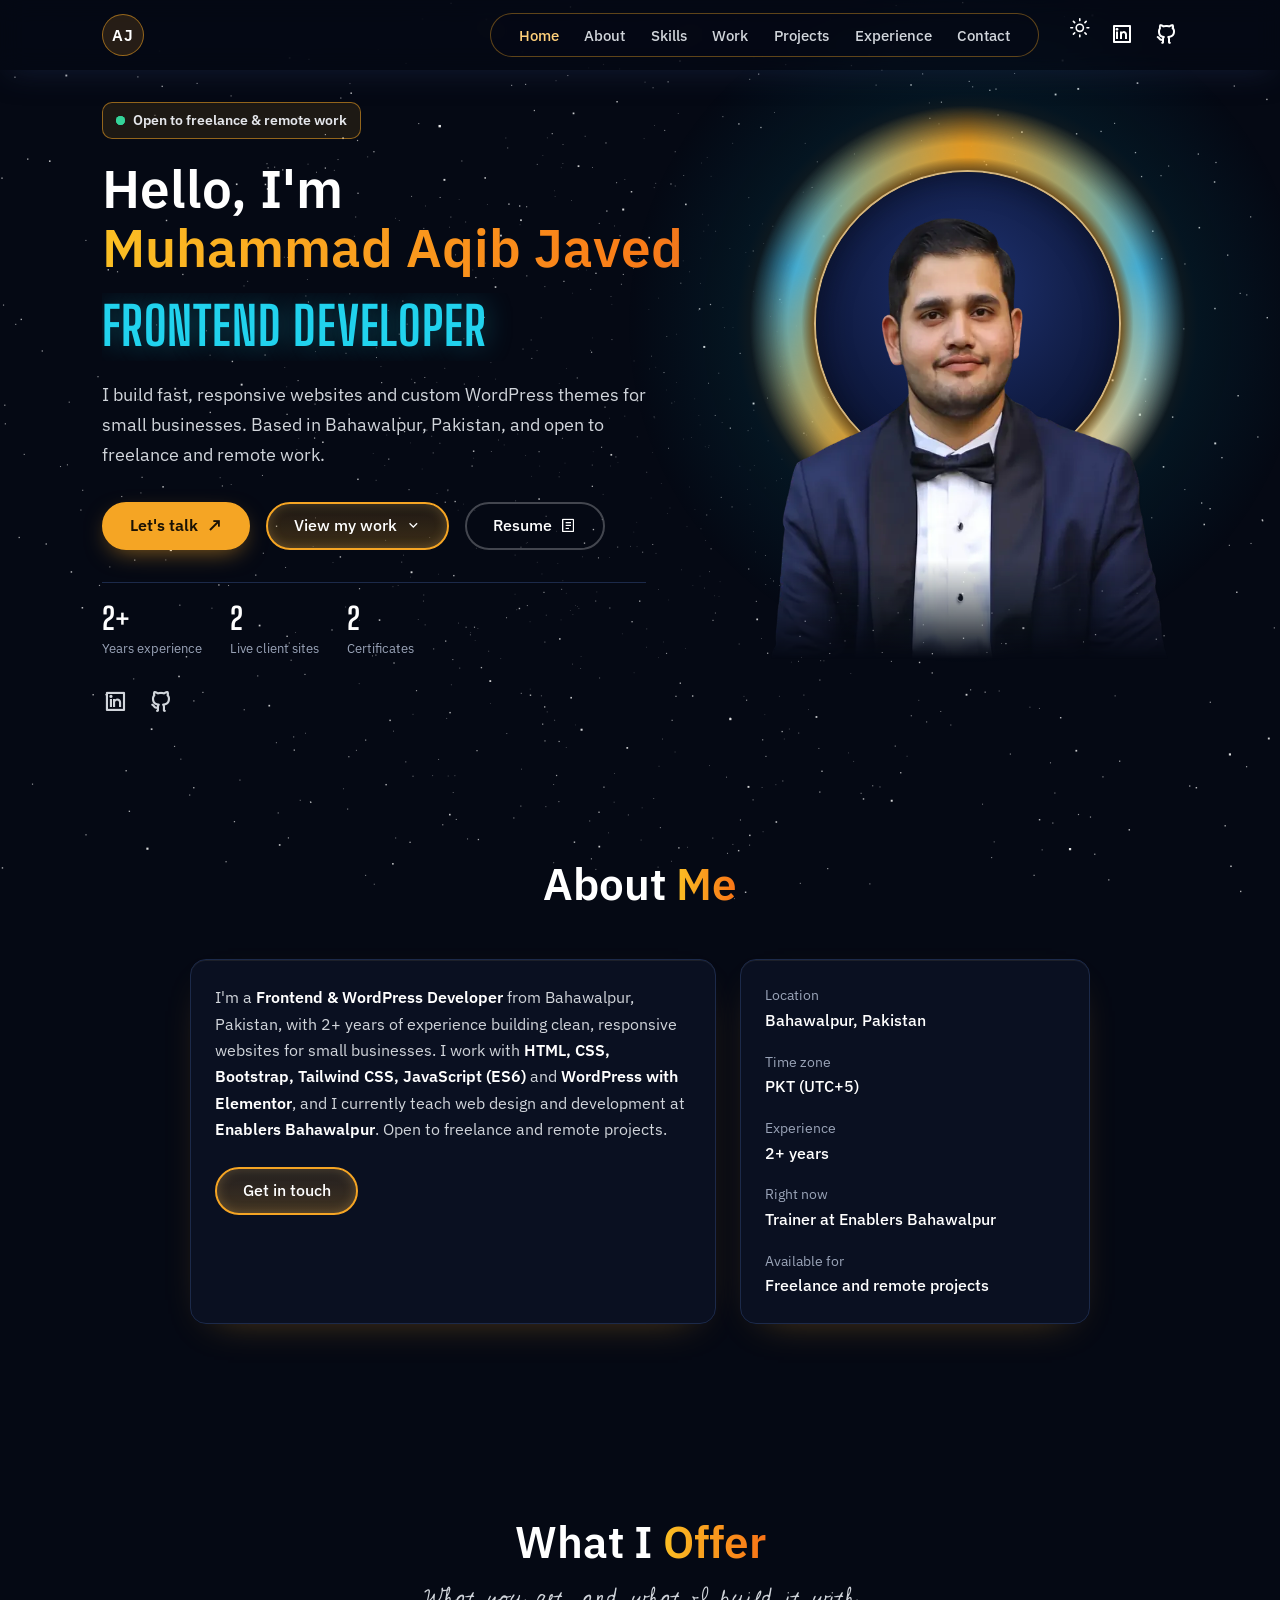
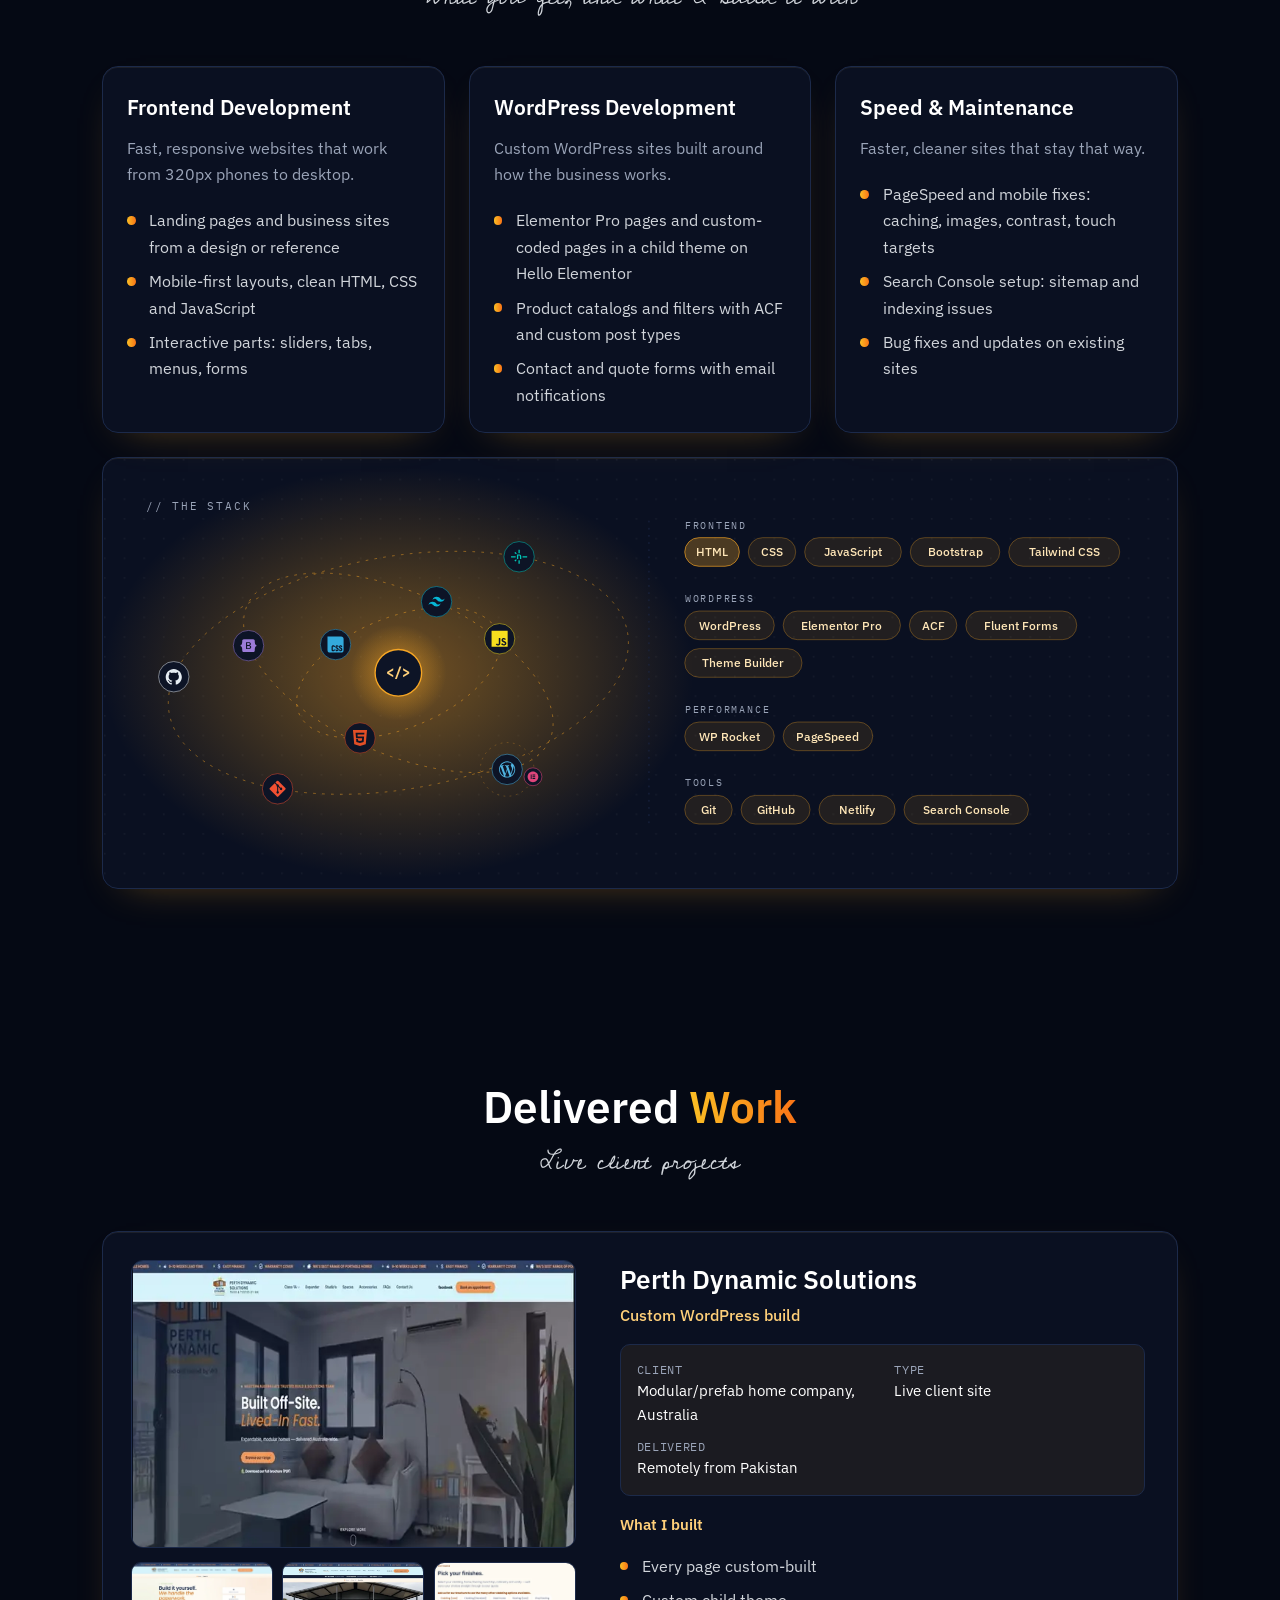
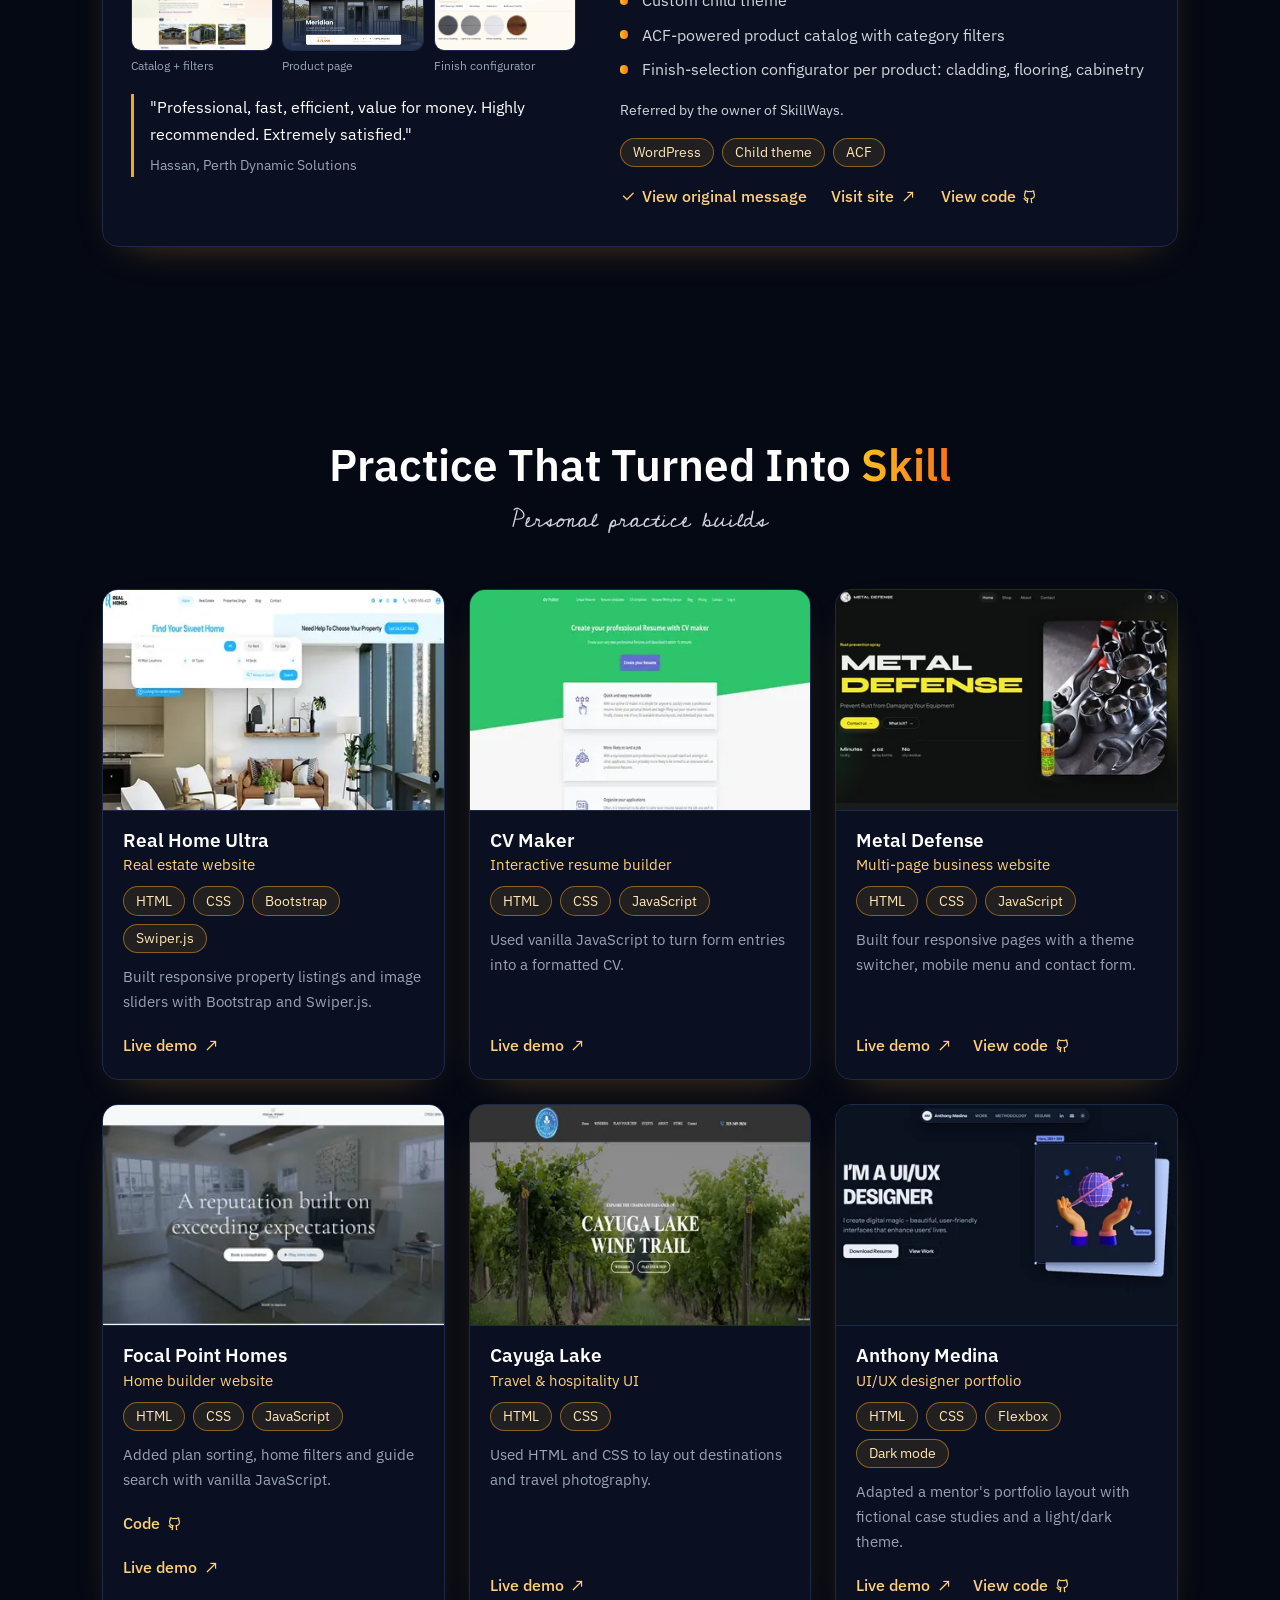
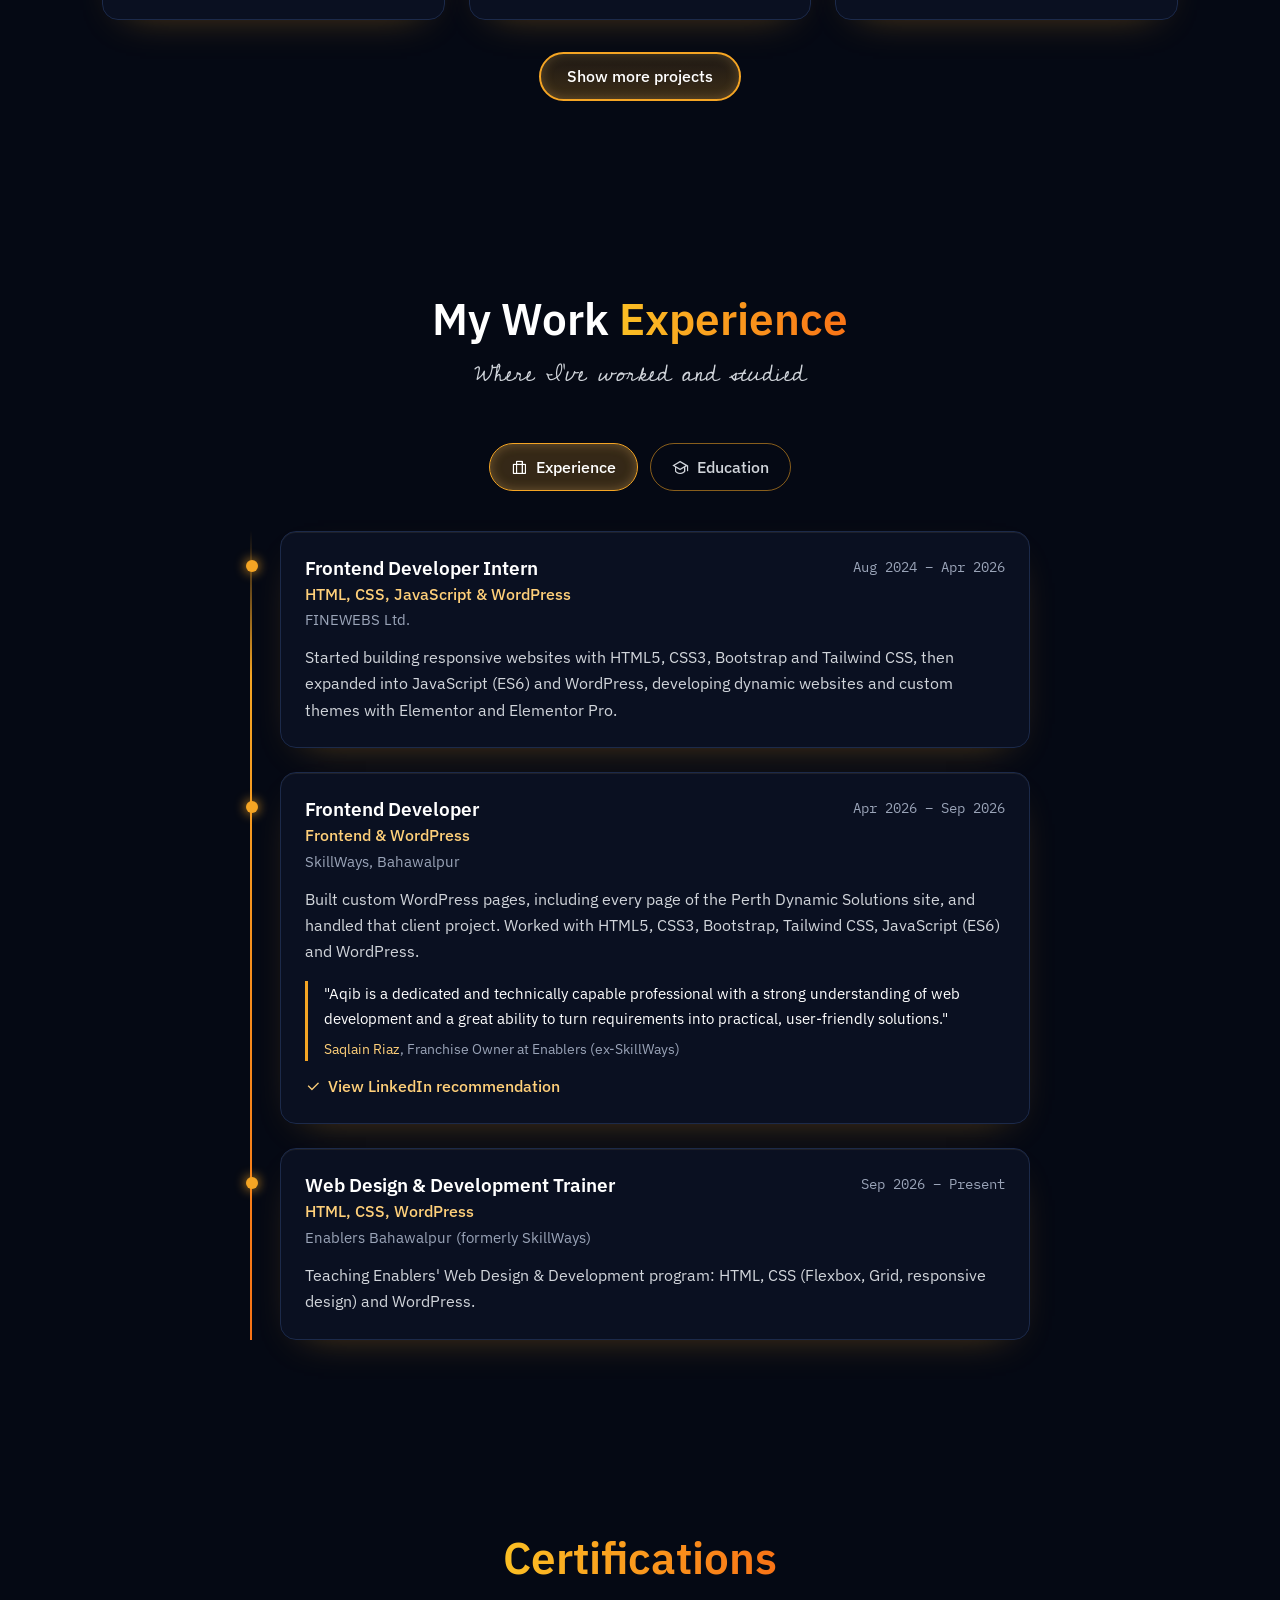
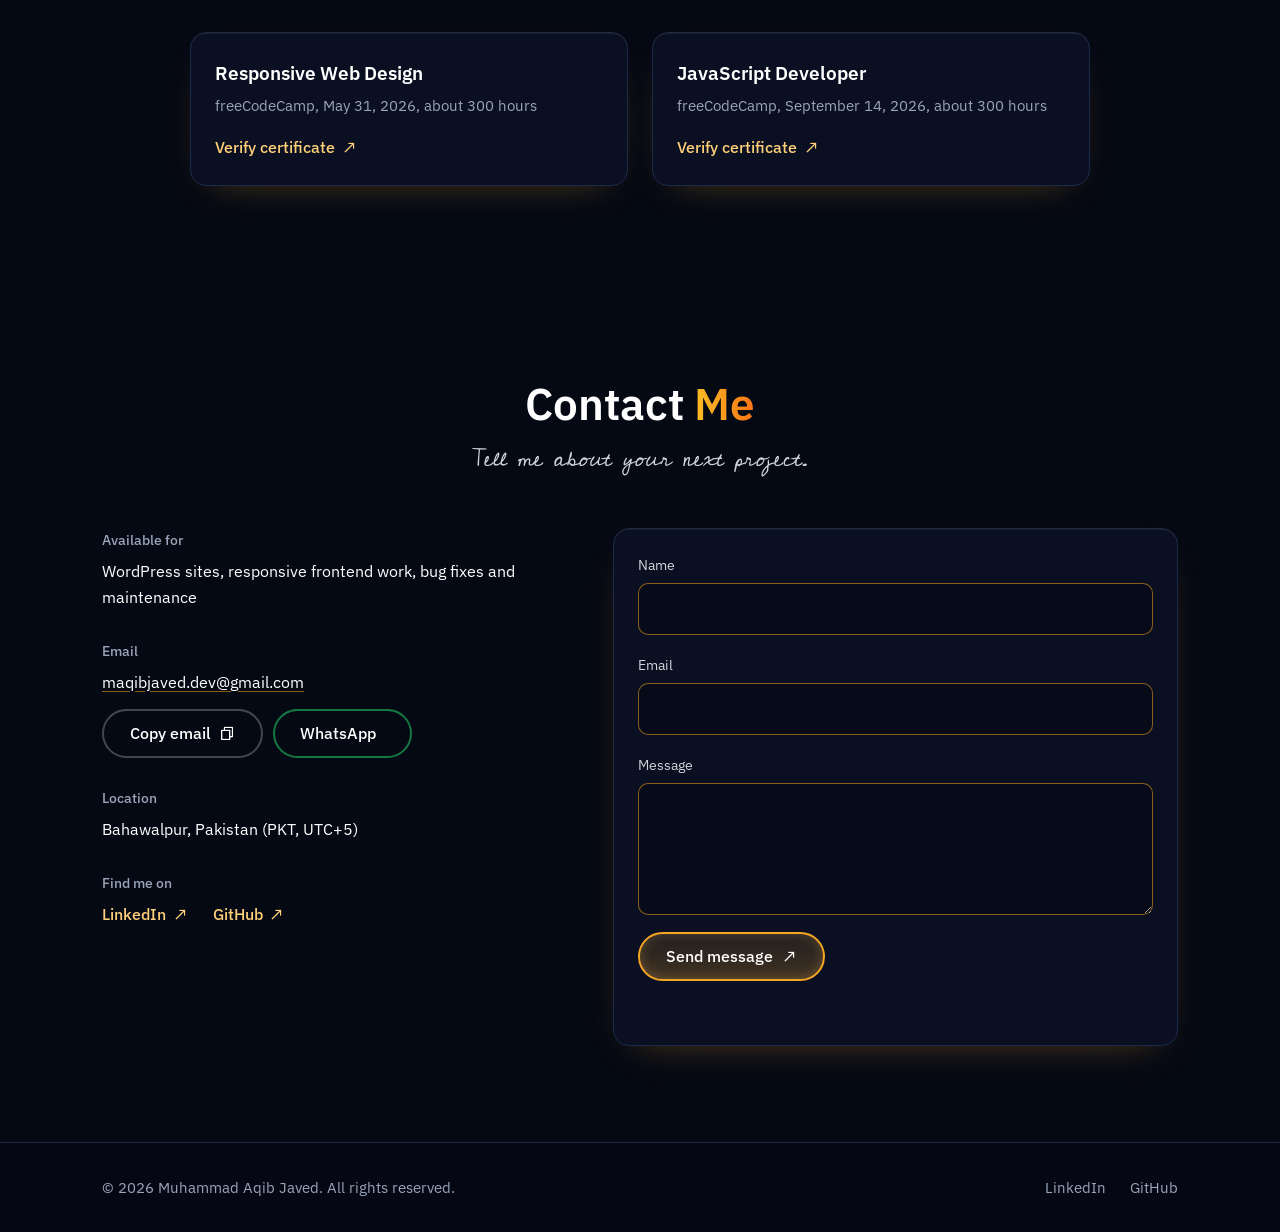
==== commit f39798e1: "Merge branch 'main' of https://github.com/aqibarbi/Portfolio-v6" ====
--- a/index.html
+++ b/index.html
@@ -394,33 +394,6 @@
             </div>
           </div>
         </article>
-
-        <article class="delivered card reveal">
-          <div class="shot-col">
-            <a class="shot" style="display:block" href="https://rumantaiollc.com/" target="_blank" rel="noopener noreferrer"><img src="assets/img/rumantaio-home.webp" alt="Rumantaio LLC online pet store homepage" loading="lazy"></a>
-          </div>
-          <div class="delivered-body">
-            <h3>Rumantaio LLC</h3>
-            <p class="role">Storefront design</p>
-            <dl class="case-meta">
-              <div><dt>Client</dt><dd>Online pet supply store</dd></div>
-              <div><dt>Type</dt><dd>Live client site</dd></div>
-            </dl>
-            <h4 class="case-heading">What I delivered</h4>
-            <ul class="case-points">
-              <li>Designed the layout of the online storefront.</li>
-              <li>Configured Fluent Forms to send email notifications through SMTP.</li>
-            </ul>
-            <ul class="chips">
-              <li class="chip">WordPress</li>
-              <li class="chip">Fluent Forms</li>
-              <li class="chip">SMTP</li>
-            </ul>
-            <div class="link-row">
-              <a href="https://rumantaiollc.com/" target="_blank" rel="noopener noreferrer" class="text-link">Visit store <i class="ri-arrow-right-up-long-line" aria-hidden="true"></i></a>
-            </div>
-          </div>
-        </article>
       </div>
     </section>
 
@@ -634,10 +607,10 @@
             <article class="step card">
               <div class="step-head">
                 <div>
-                  <h3>Matric</h3>
+                  <h3></h3>
                   <p class="step-sub">Computer Science</p>
                 </div>
-                <p class="step-year">2018</p>
+                <p class="step-year">2017</p>
               </div>
               <p class="step-text">Completed Matriculation in Computer Science from Alpina School Bahawalpur.</p>
             </article>
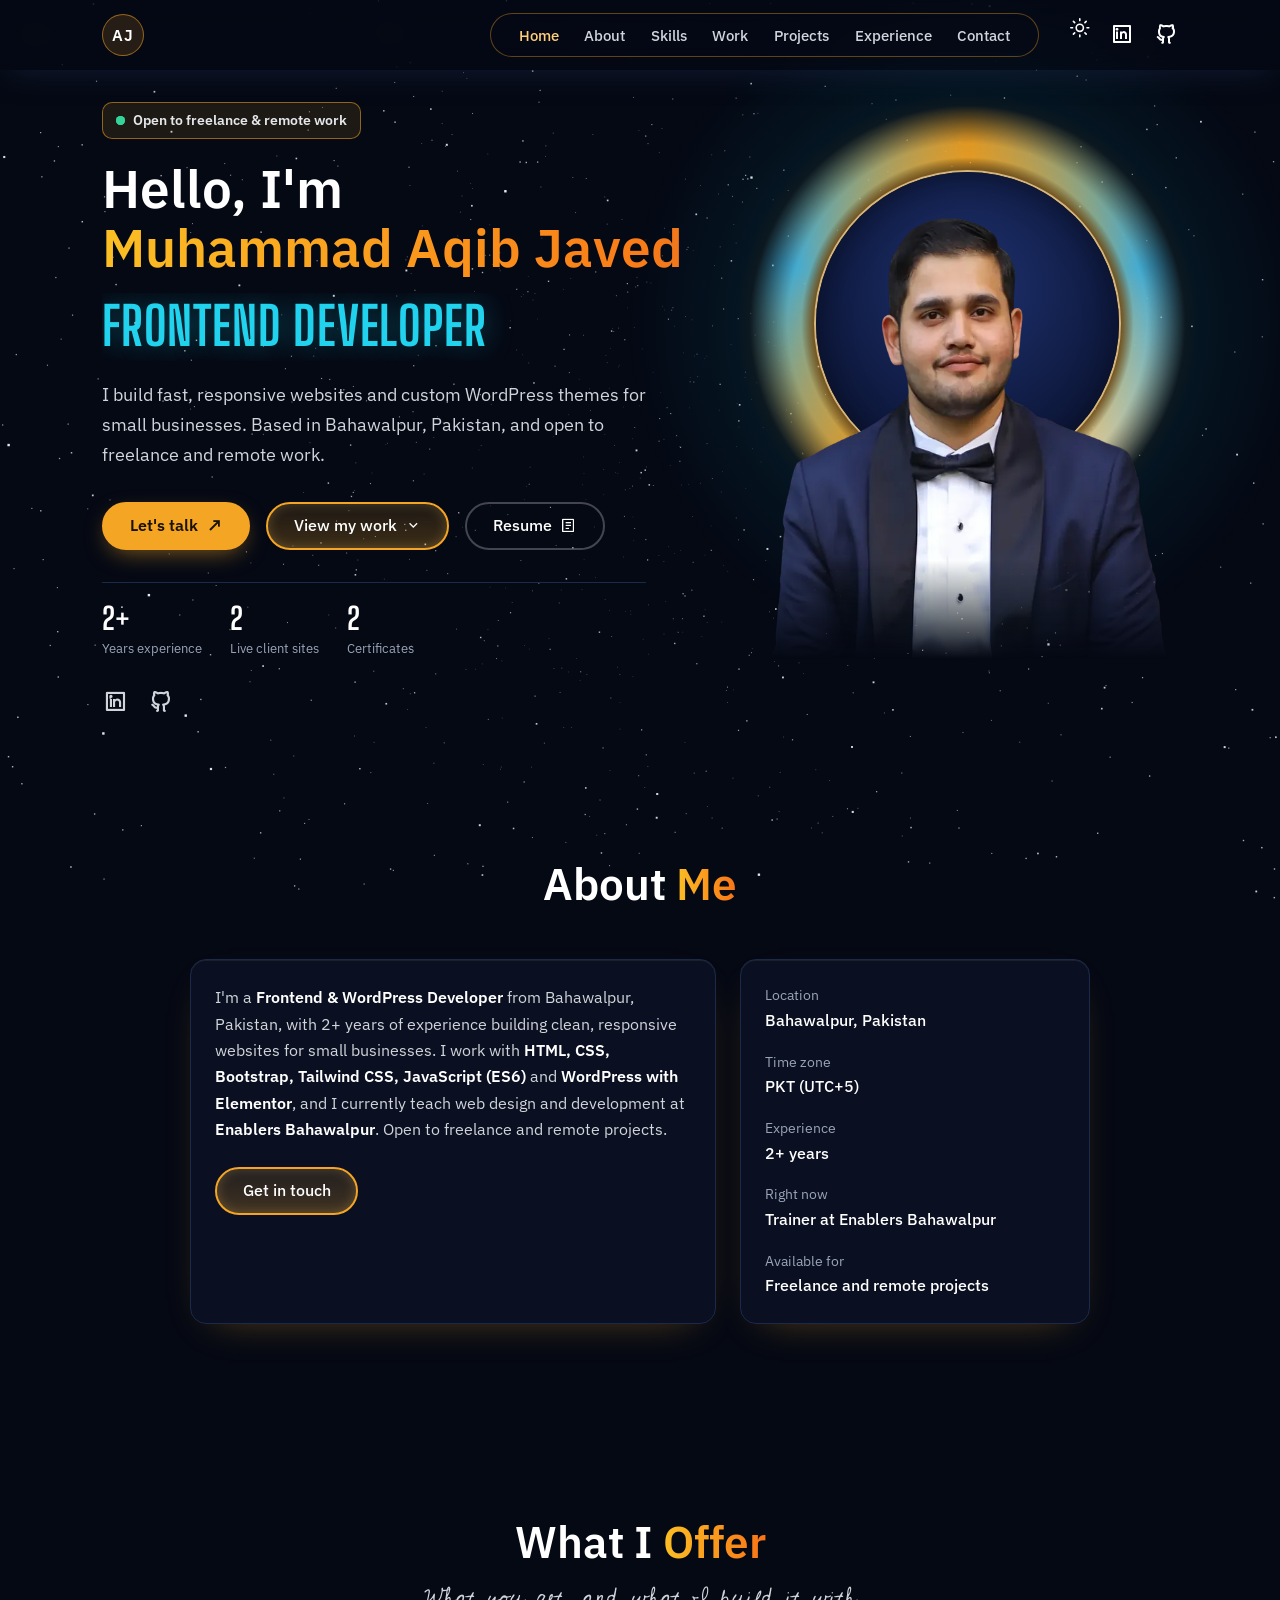
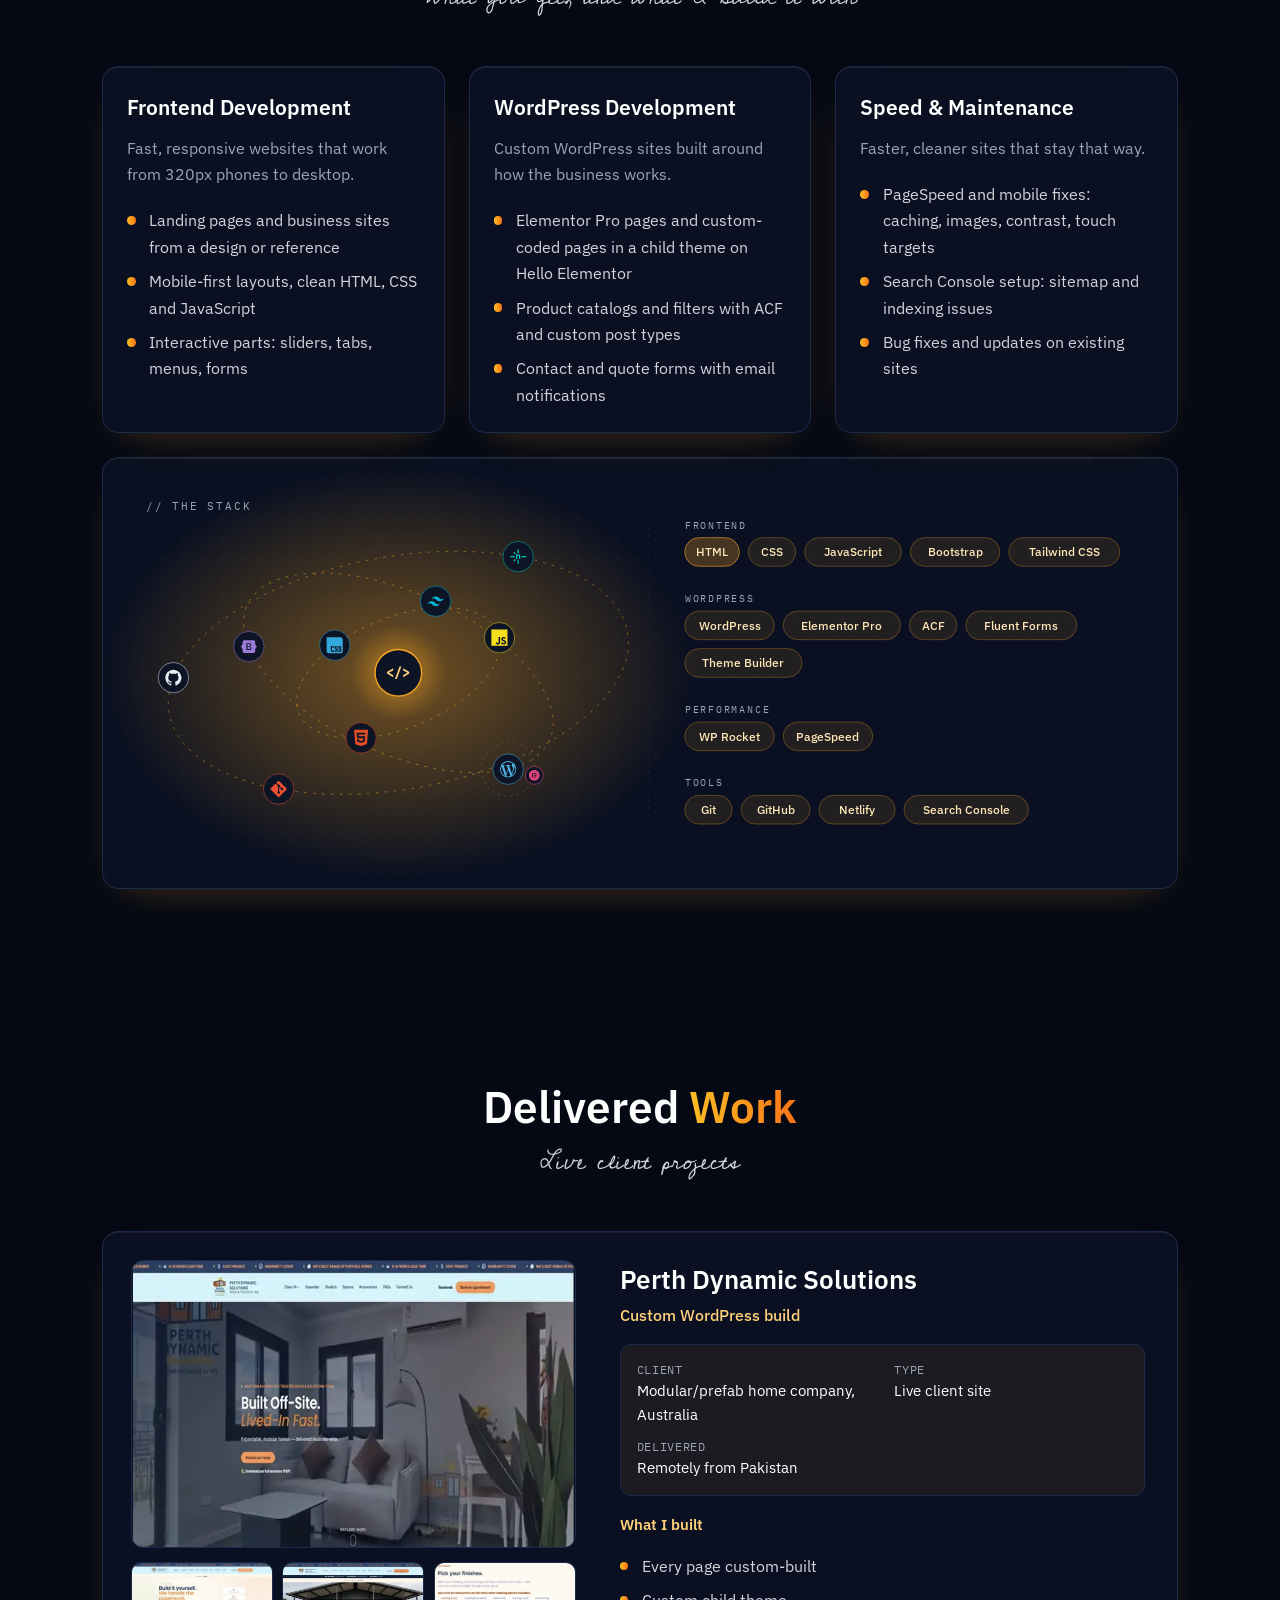
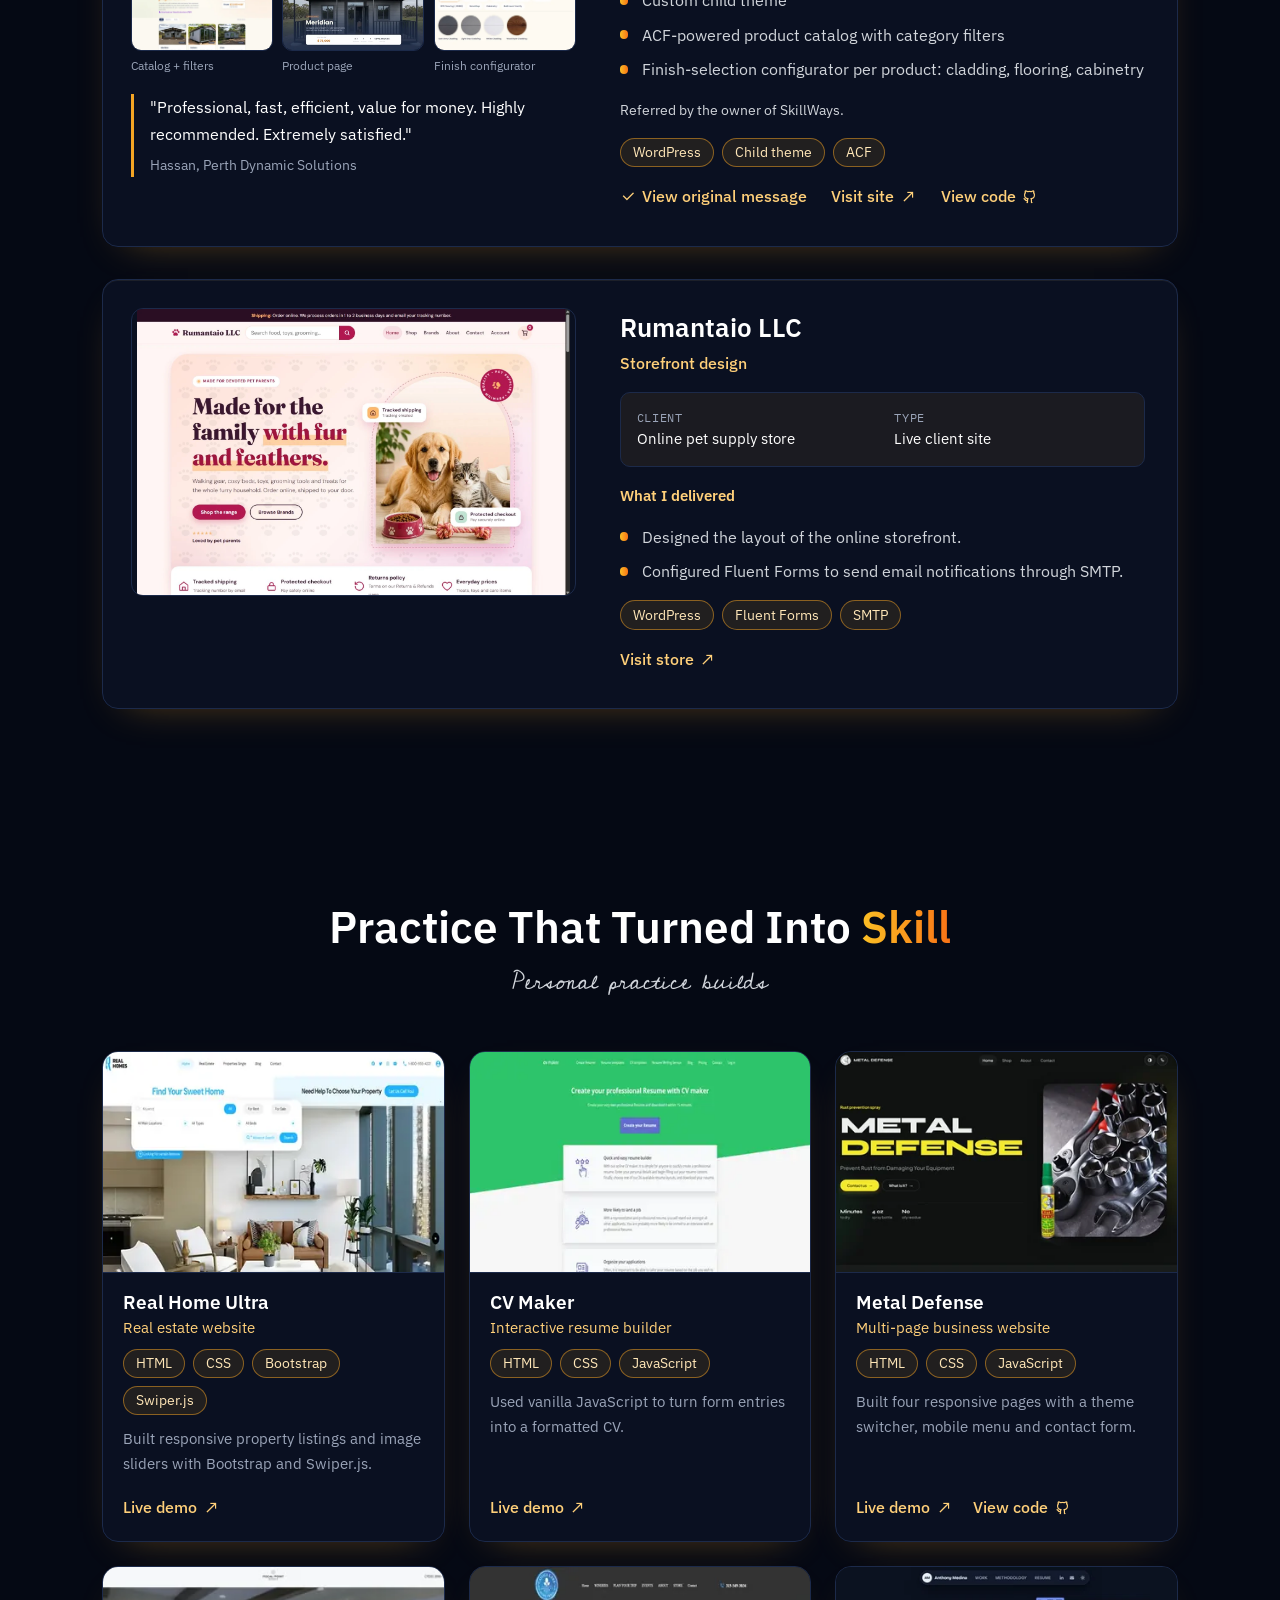
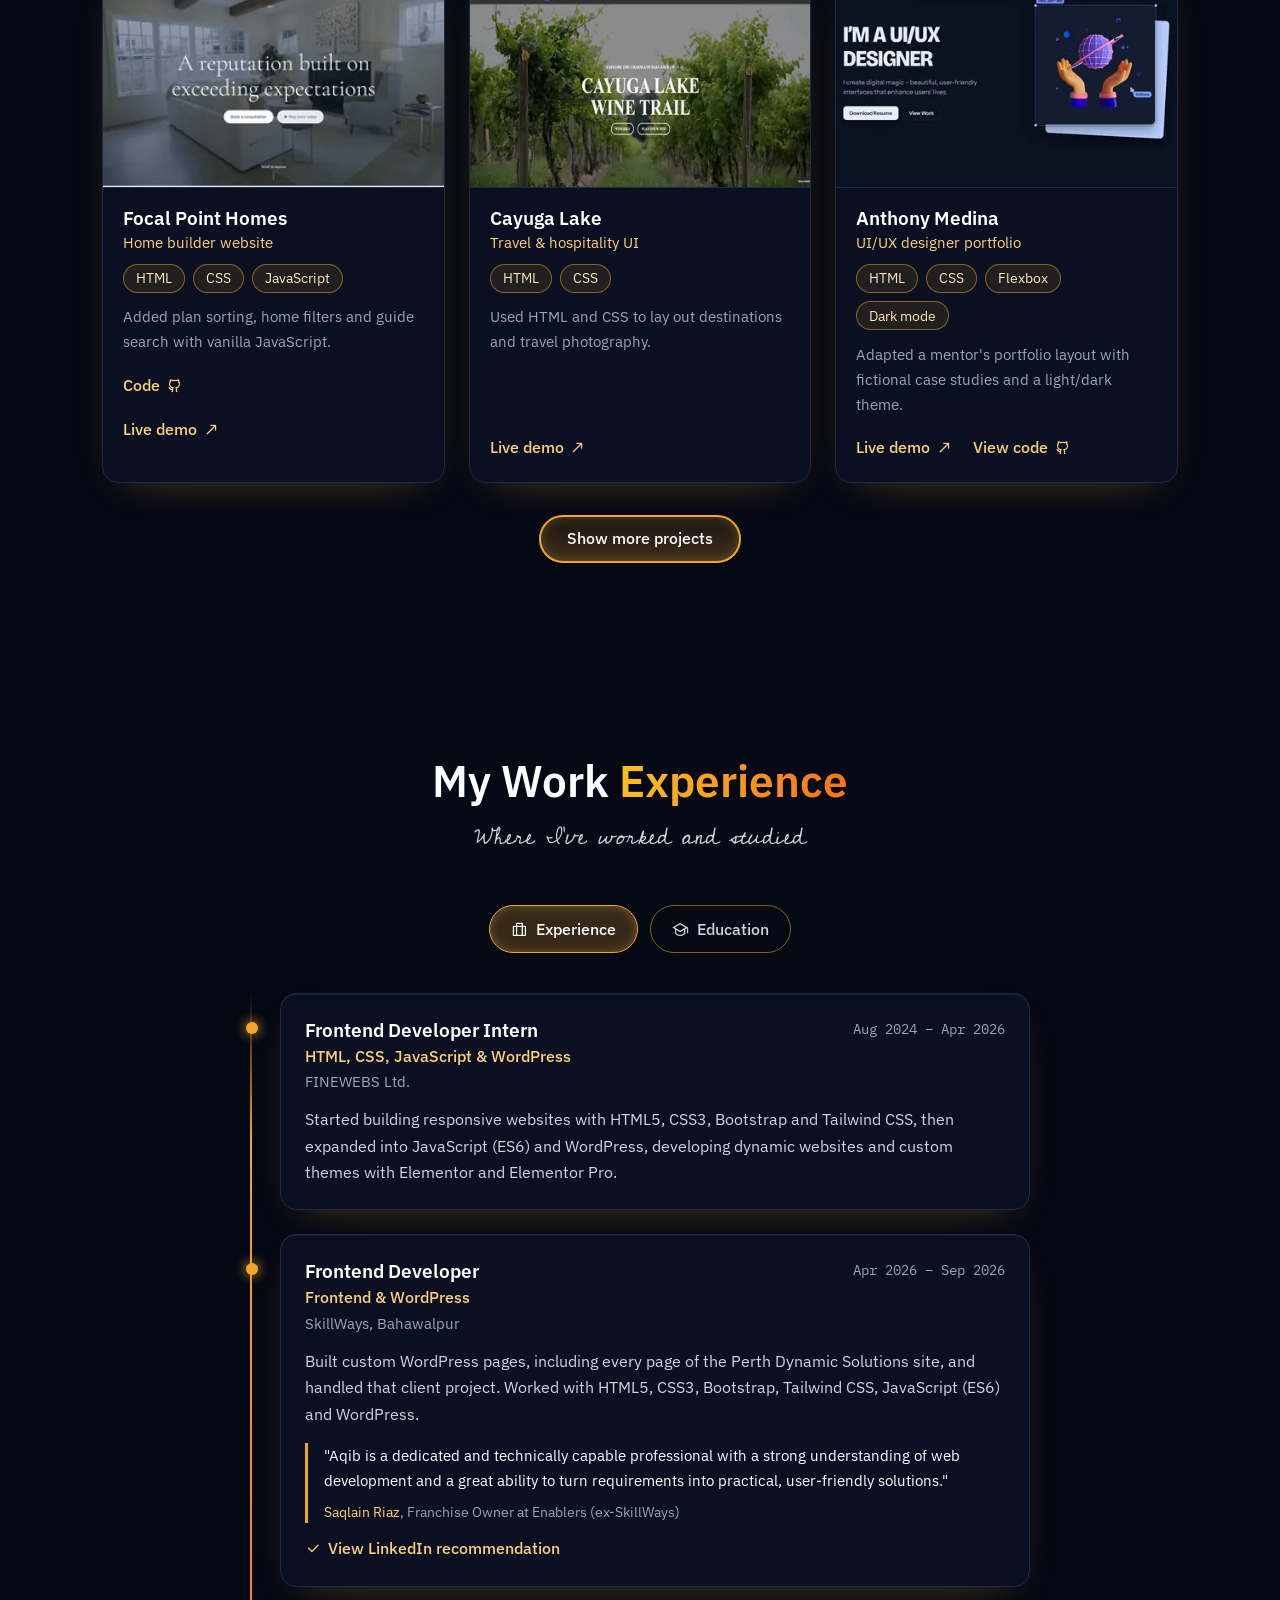
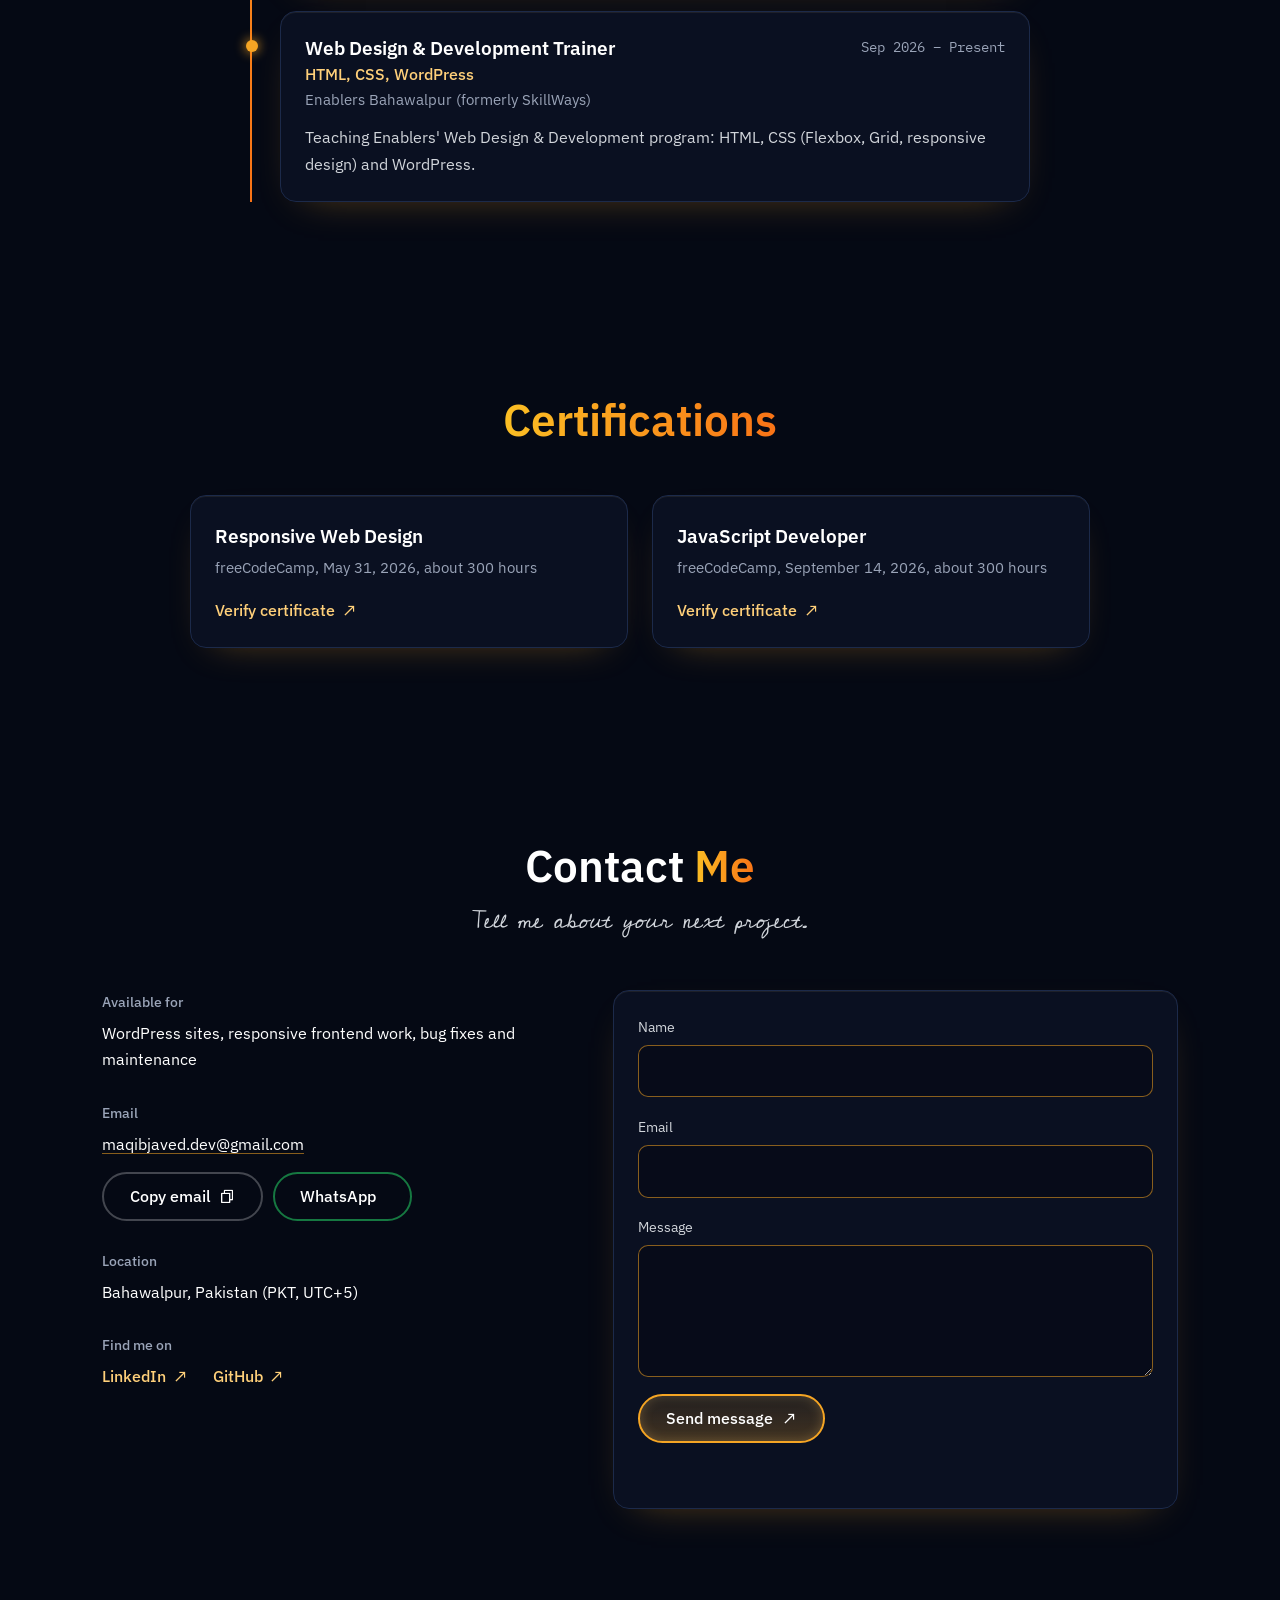
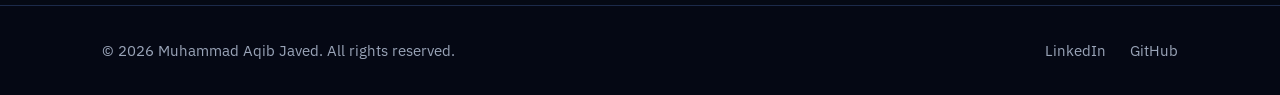
==== commit 1d73b75d: "Add Rumantaio LLC project details and update education year" ====
--- a/index.html
+++ b/index.html
@@ -394,6 +394,33 @@
             </div>
           </div>
         </article>
+
+        <article id="rumantaio" class="delivered card">
+          <div class="shot-col">
+            <a class="shot" style="display:block" href="https://rumantaiollc.com/" target="_blank" rel="noopener noreferrer"><img src="assets/img/rumantaio-home.webp" alt="Rumantaio LLC online pet store homepage" loading="lazy"></a>
+          </div>
+          <div class="delivered-body">
+            <h3>Rumantaio LLC</h3>
+            <p class="role">Storefront design</p>
+            <dl class="case-meta">
+              <div><dt>Client</dt><dd>Online pet supply store</dd></div>
+              <div><dt>Type</dt><dd>Live client site</dd></div>
+            </dl>
+            <h4 class="case-heading">What I delivered</h4>
+            <ul class="case-points">
+              <li>Designed the layout of the online storefront.</li>
+              <li>Configured Fluent Forms to send email notifications through SMTP.</li>
+            </ul>
+            <ul class="chips">
+              <li class="chip">WordPress</li>
+              <li class="chip">Fluent Forms</li>
+              <li class="chip">SMTP</li>
+            </ul>
+            <div class="link-row">
+              <a href="https://rumantaiollc.com/" target="_blank" rel="noopener noreferrer" class="text-link">Visit store <i class="ri-arrow-right-up-long-line" aria-hidden="true"></i></a>
+            </div>
+          </div>
+        </article>
       </div>
     </section>
 
@@ -607,10 +634,10 @@
             <article class="step card">
               <div class="step-head">
                 <div>
-                  <h3></h3>
+                  <h3>Matric</h3>
                   <p class="step-sub">Computer Science</p>
                 </div>
-                <p class="step-year">2017</p>
+                <p class="step-year">2018</p>
               </div>
               <p class="step-text">Completed Matriculation in Computer Science from Alpina School Bahawalpur.</p>
             </article>
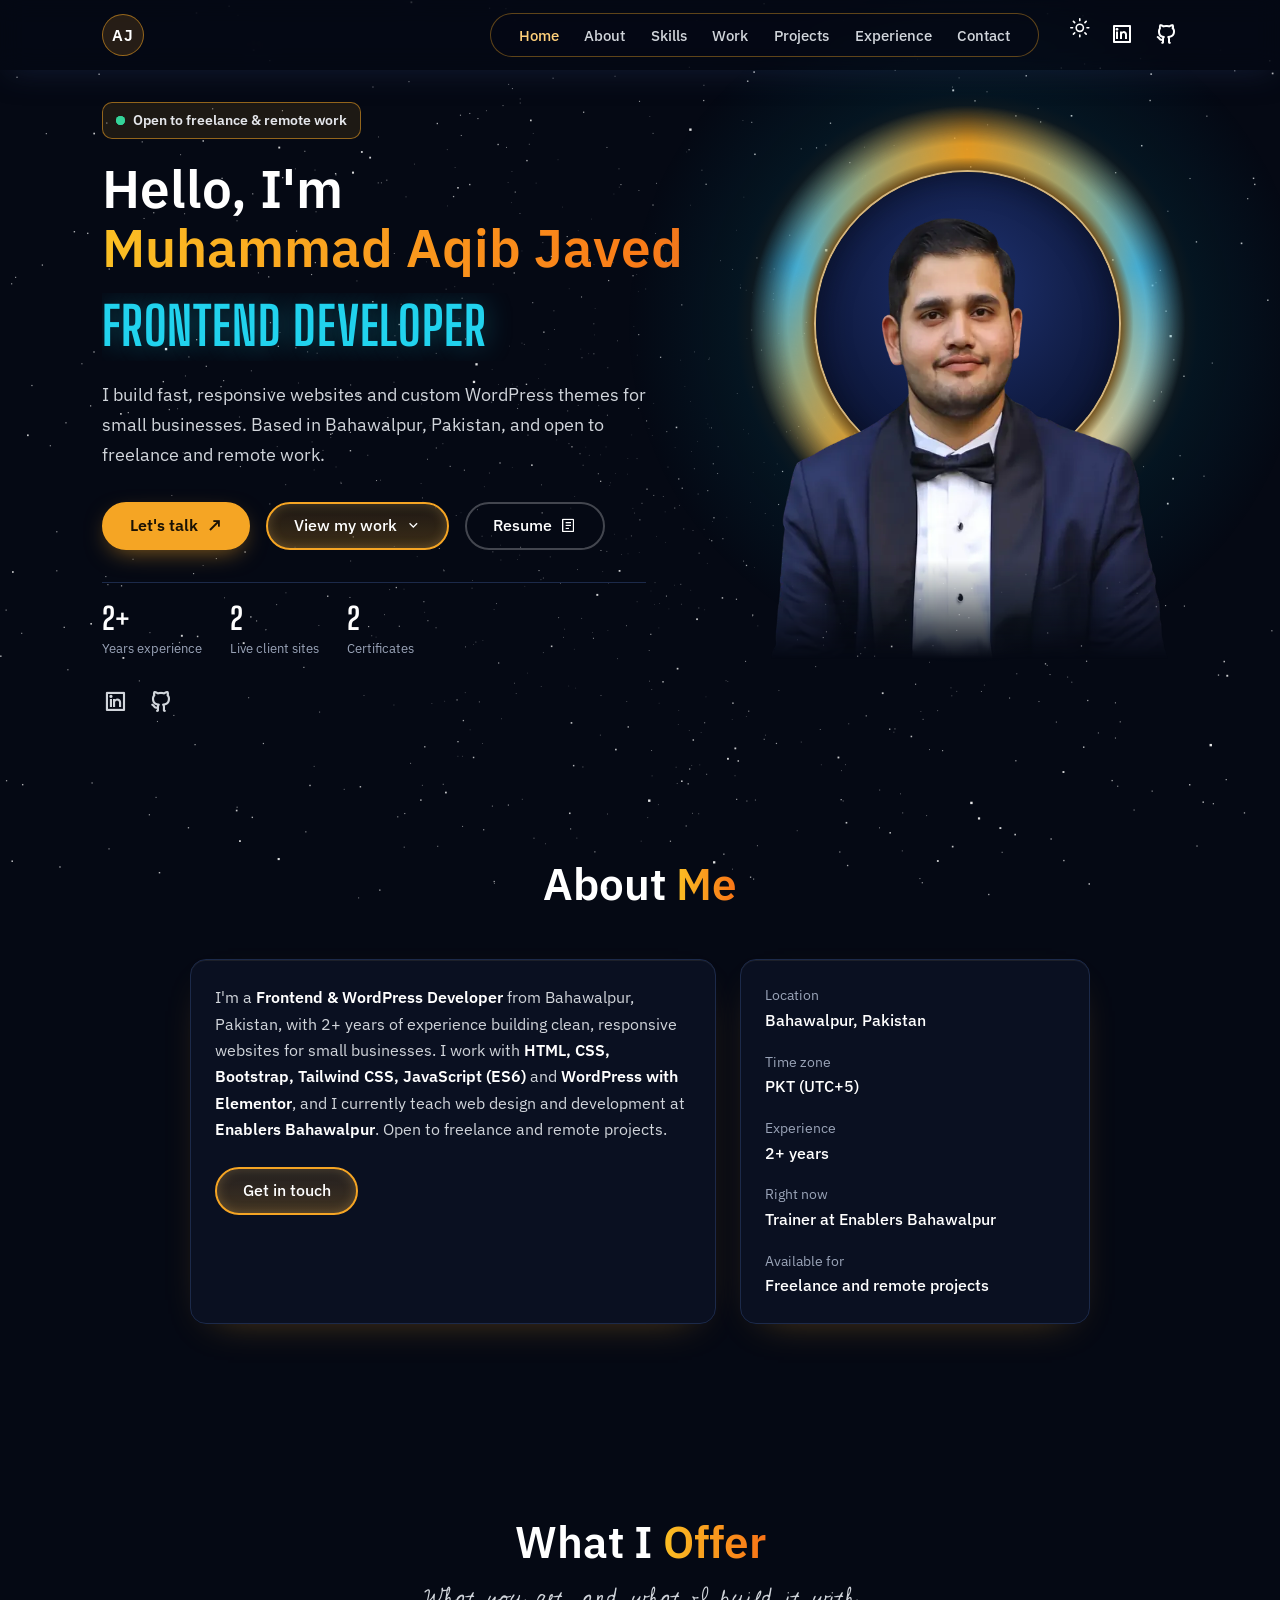
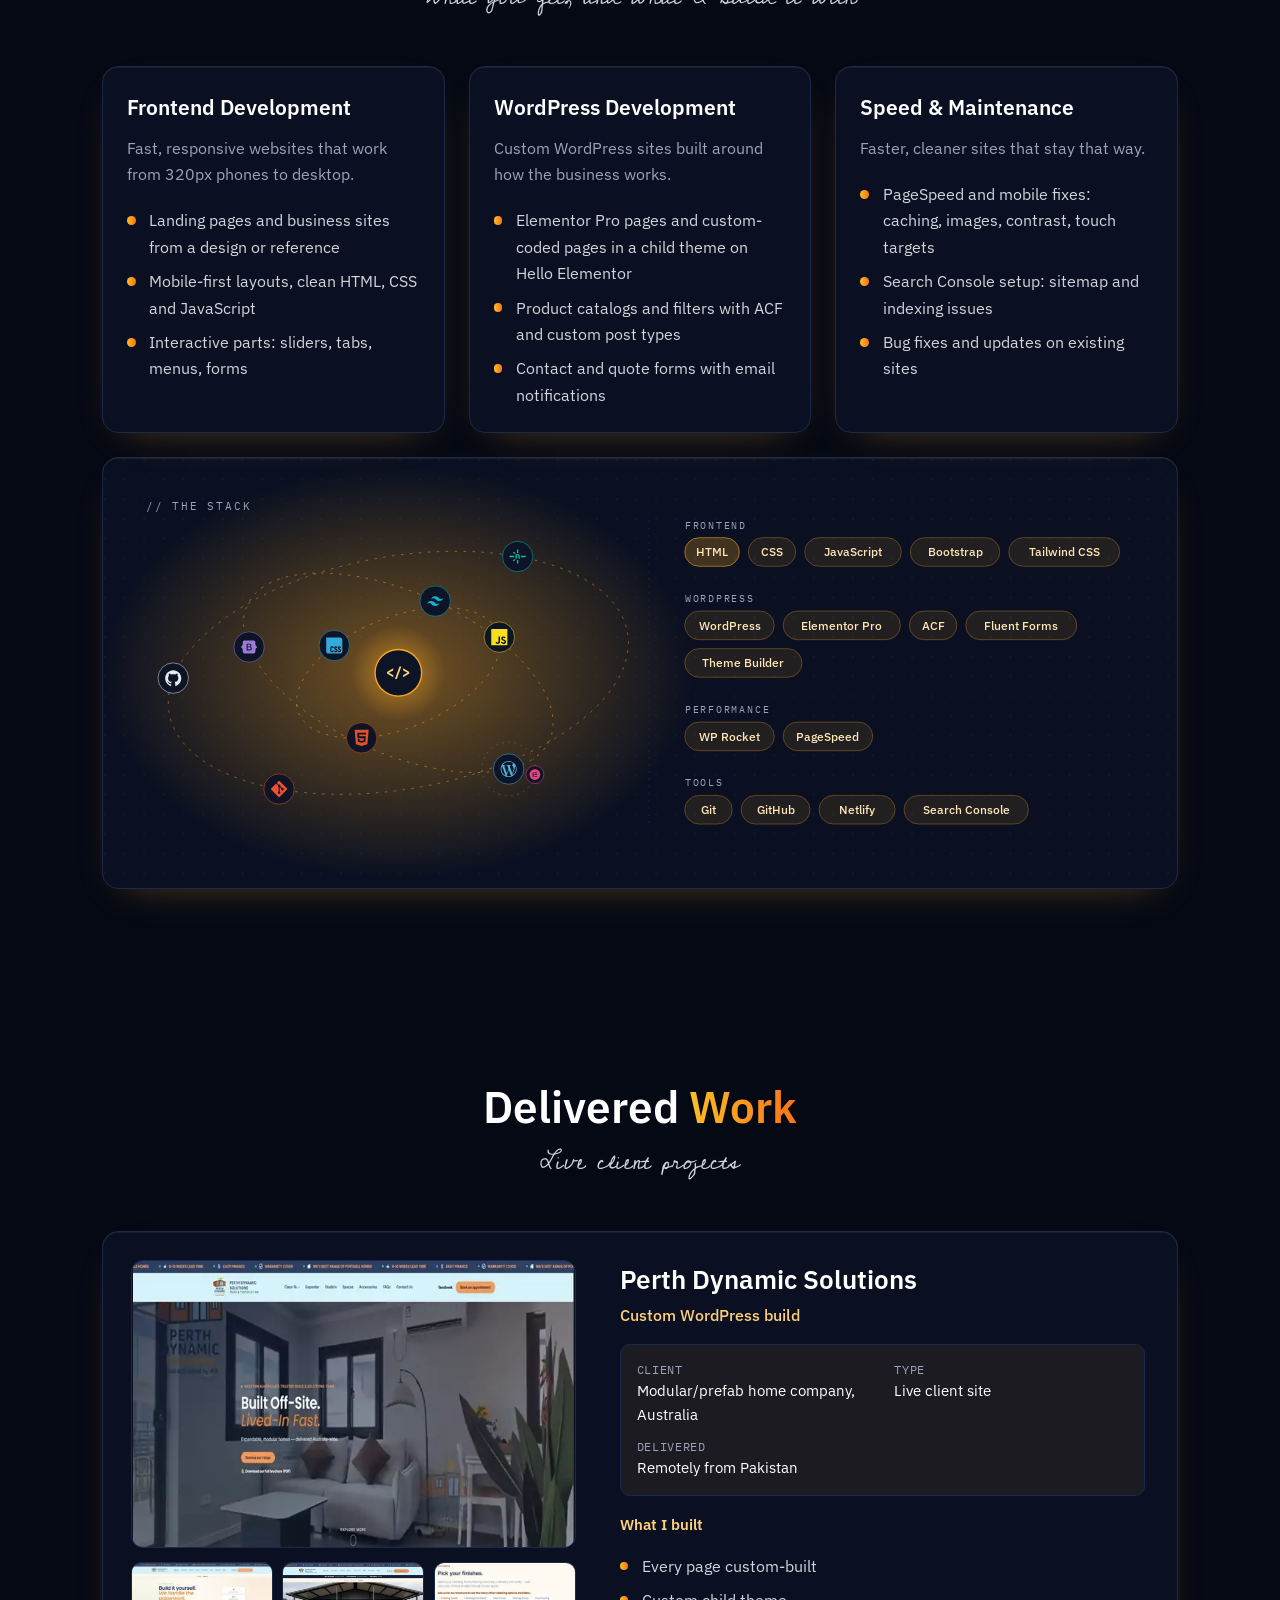
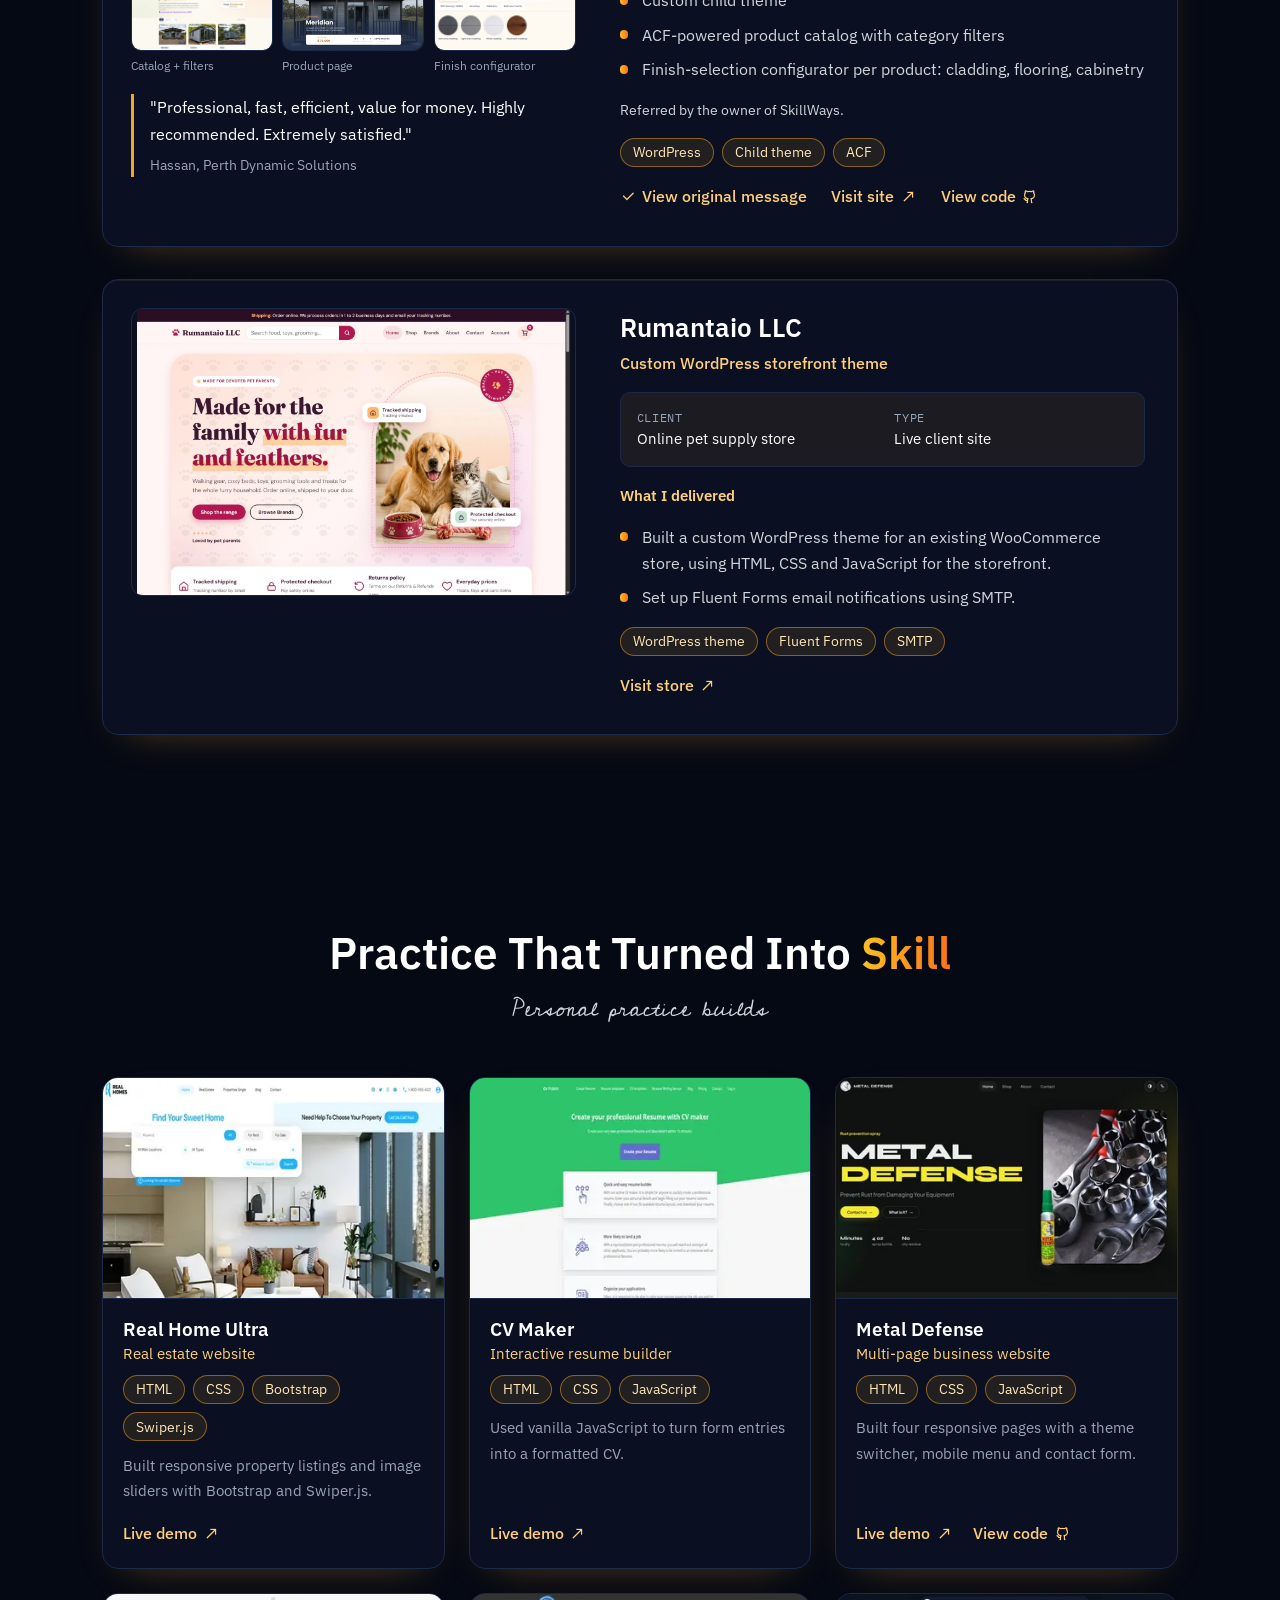
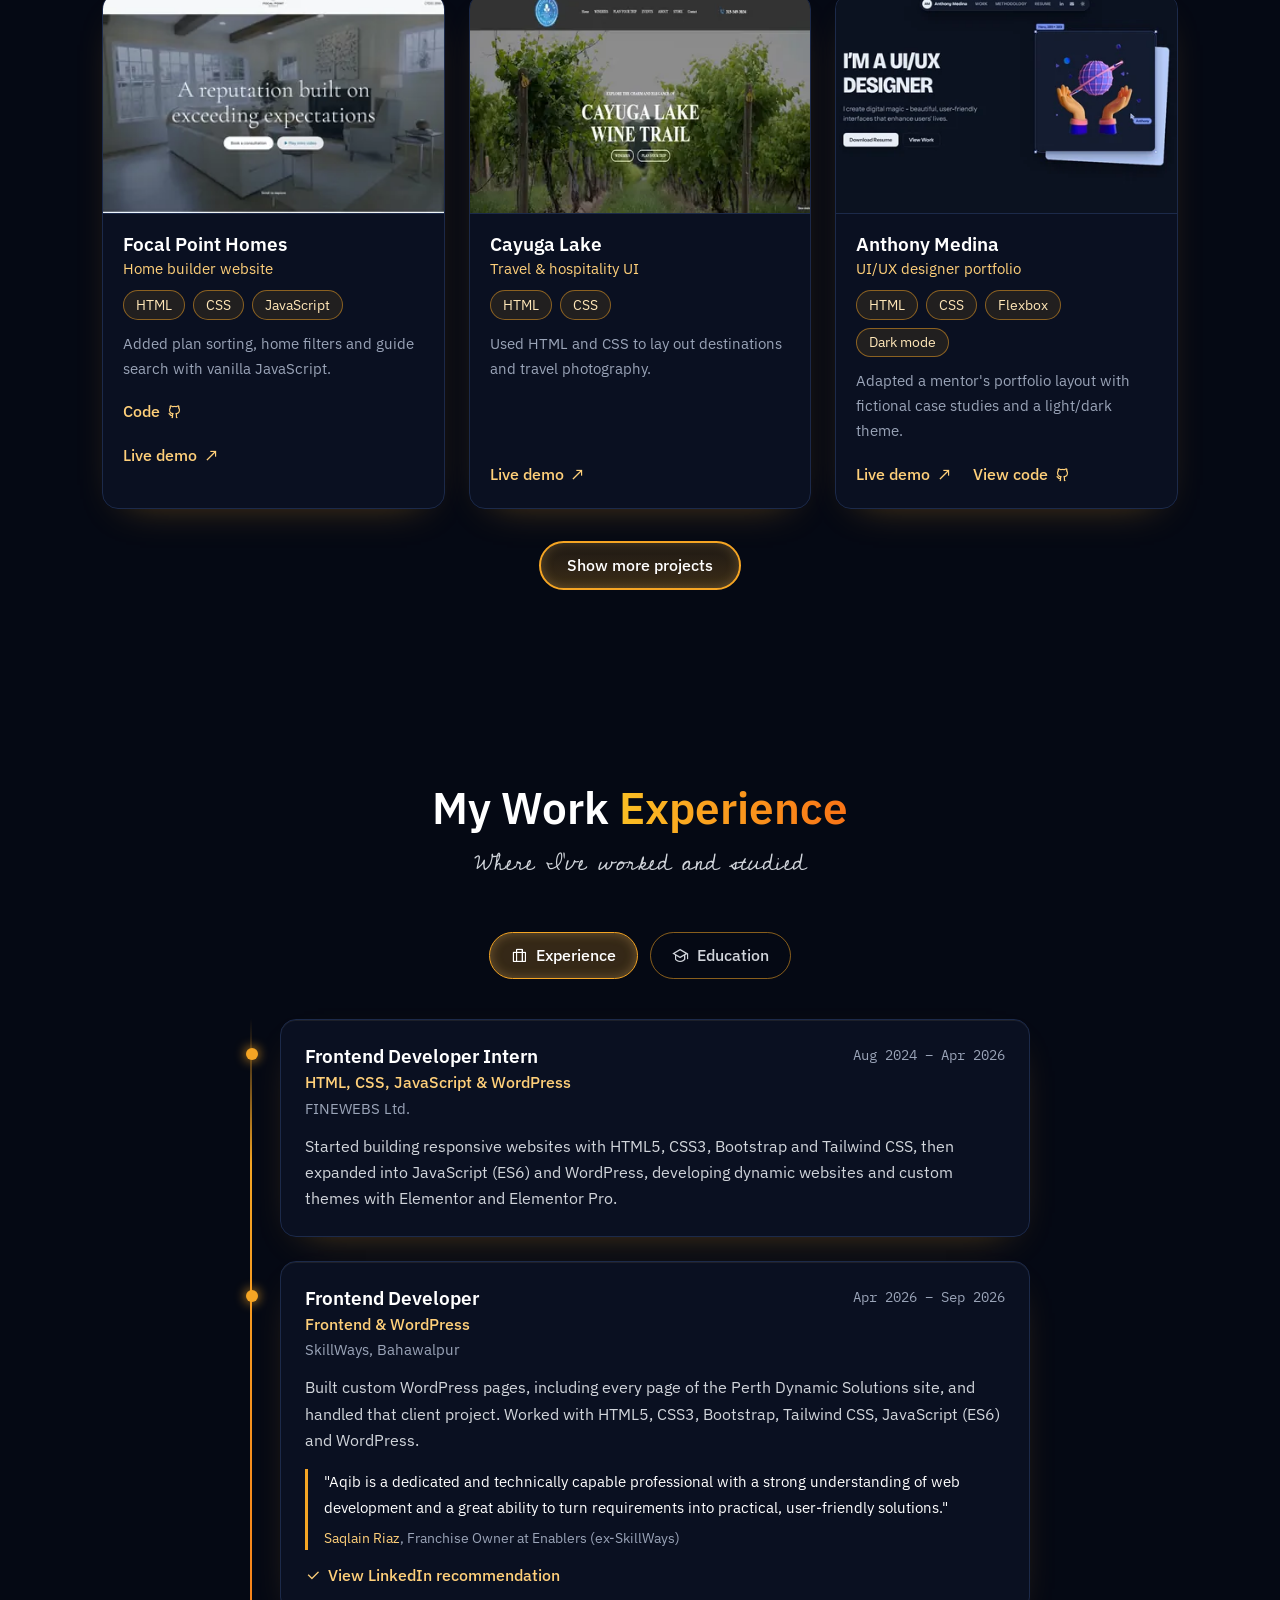
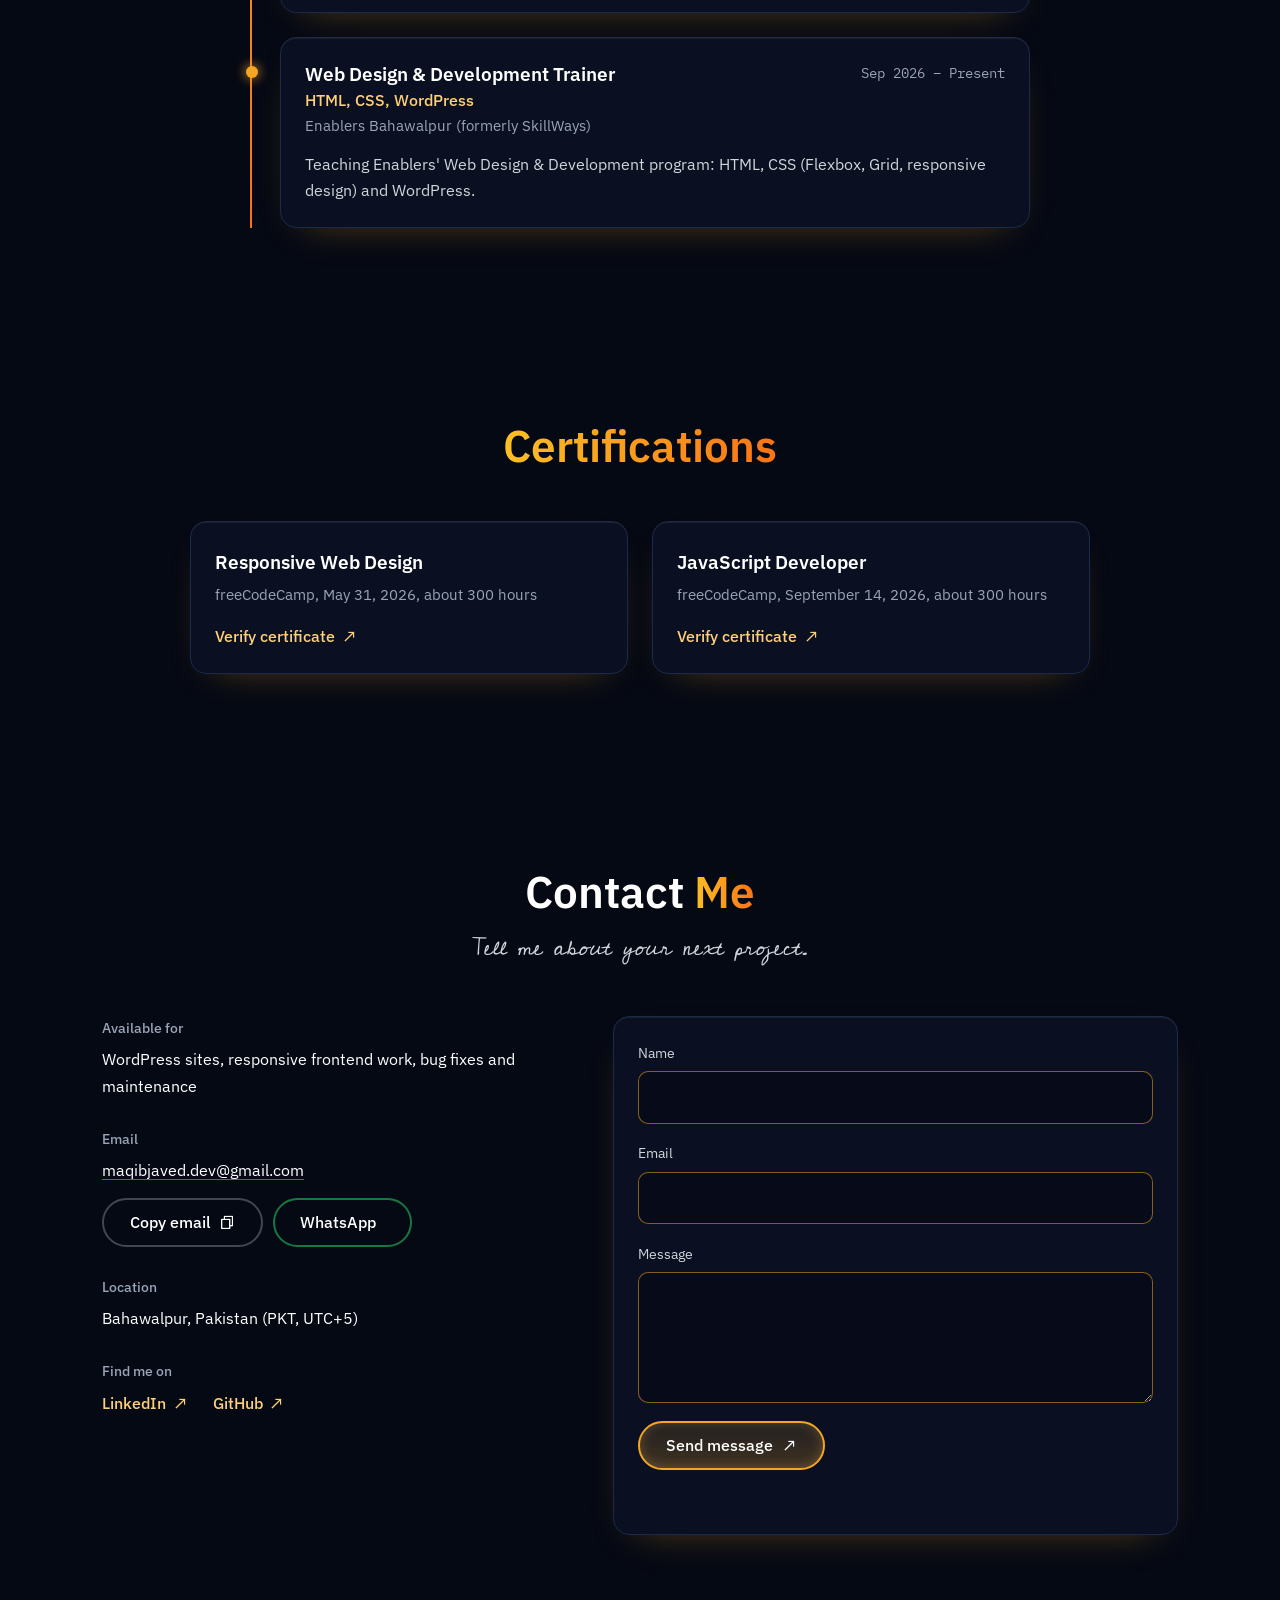
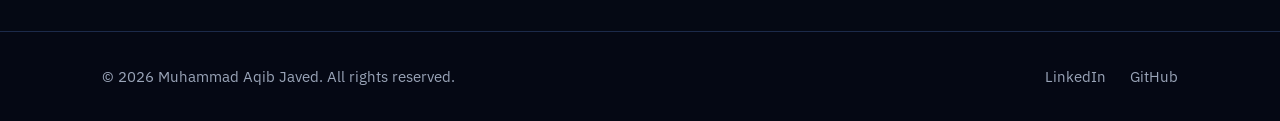
==== commit ffe0e45e: "Update Rumantaio LLC project details and refine role description" ====
--- a/index.html
+++ b/index.html
@@ -401,18 +401,18 @@
           </div>
           <div class="delivered-body">
             <h3>Rumantaio LLC</h3>
-            <p class="role">Storefront design</p>
+            <p class="role">Custom WordPress storefront theme</p>
             <dl class="case-meta">
               <div><dt>Client</dt><dd>Online pet supply store</dd></div>
               <div><dt>Type</dt><dd>Live client site</dd></div>
             </dl>
             <h4 class="case-heading">What I delivered</h4>
             <ul class="case-points">
-              <li>Designed the layout of the online storefront.</li>
-              <li>Configured Fluent Forms to send email notifications through SMTP.</li>
+              <li>Built a custom WordPress theme for an existing WooCommerce store, using HTML, CSS and JavaScript for the storefront.</li>
+              <li>Set up Fluent Forms email notifications using SMTP.</li>
             </ul>
             <ul class="chips">
-              <li class="chip">WordPress</li>
+              <li class="chip">WordPress theme</li>
               <li class="chip">Fluent Forms</li>
               <li class="chip">SMTP</li>
             </ul>
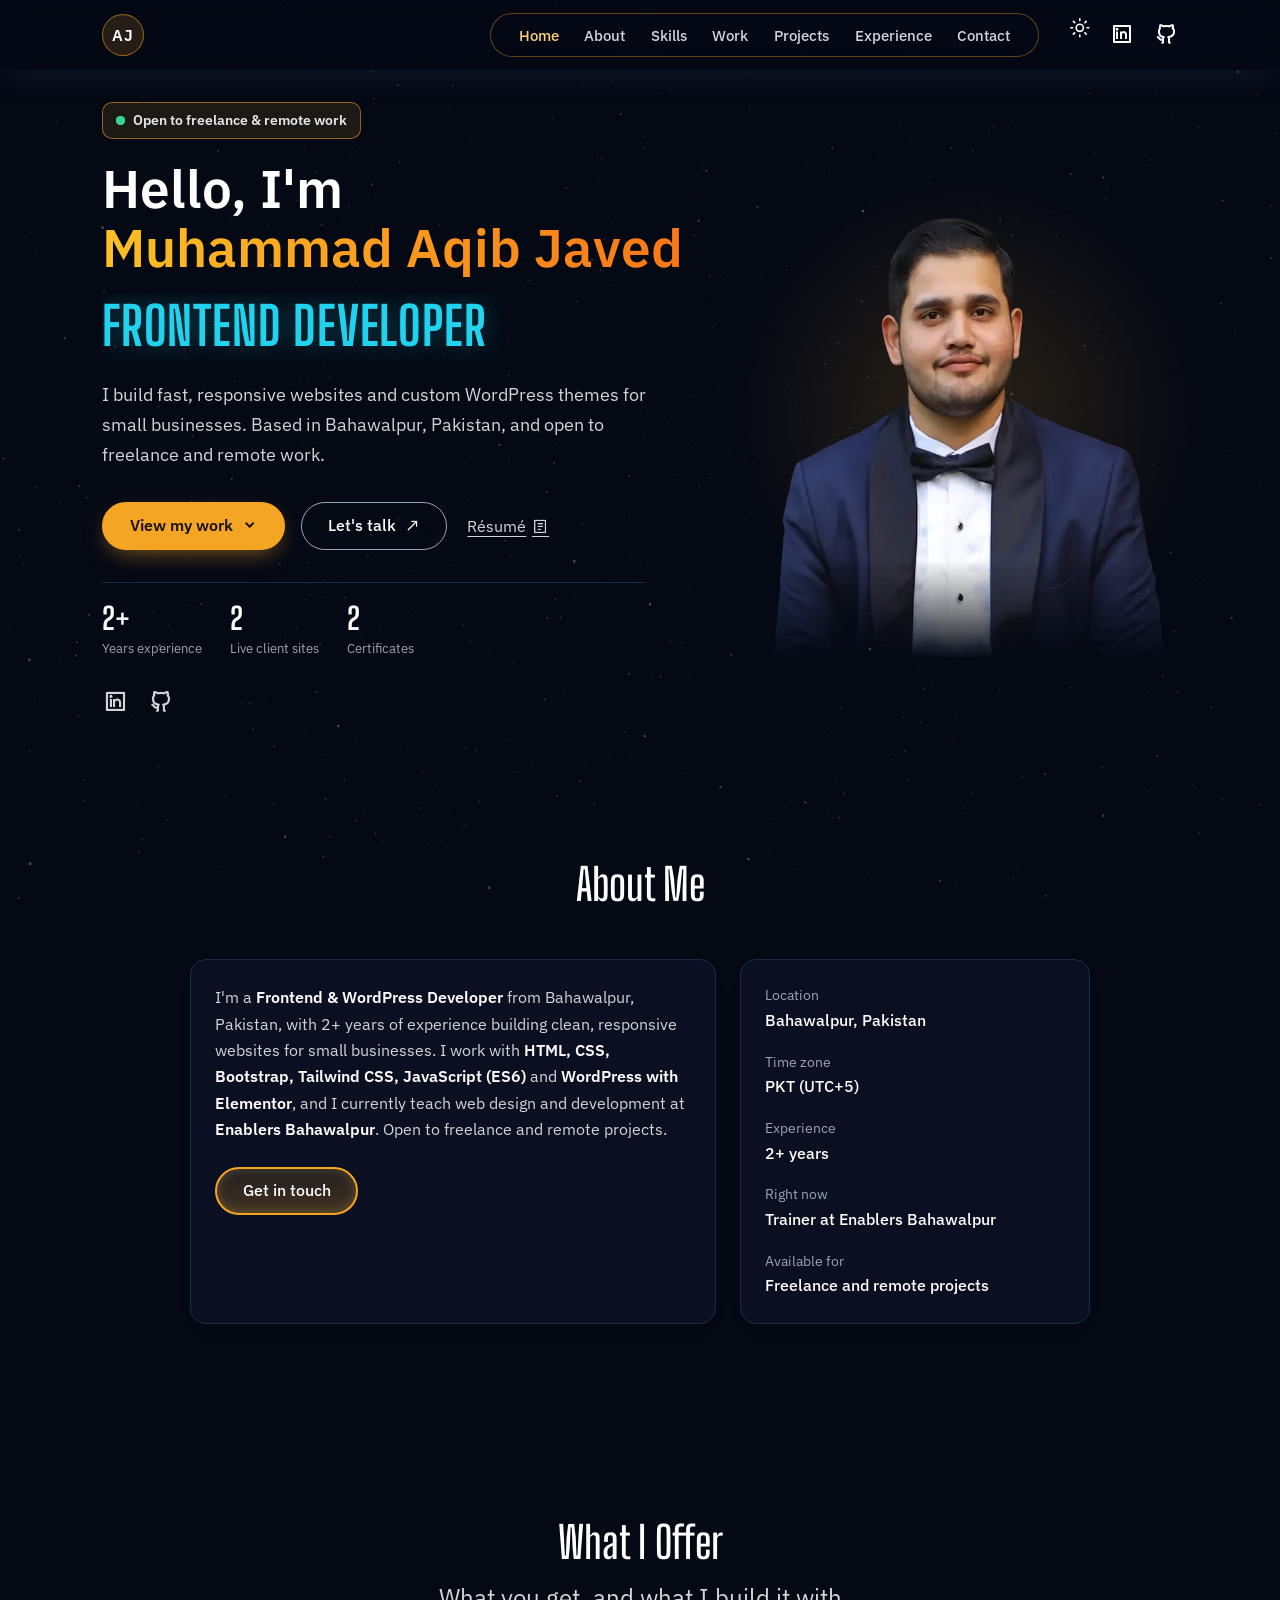
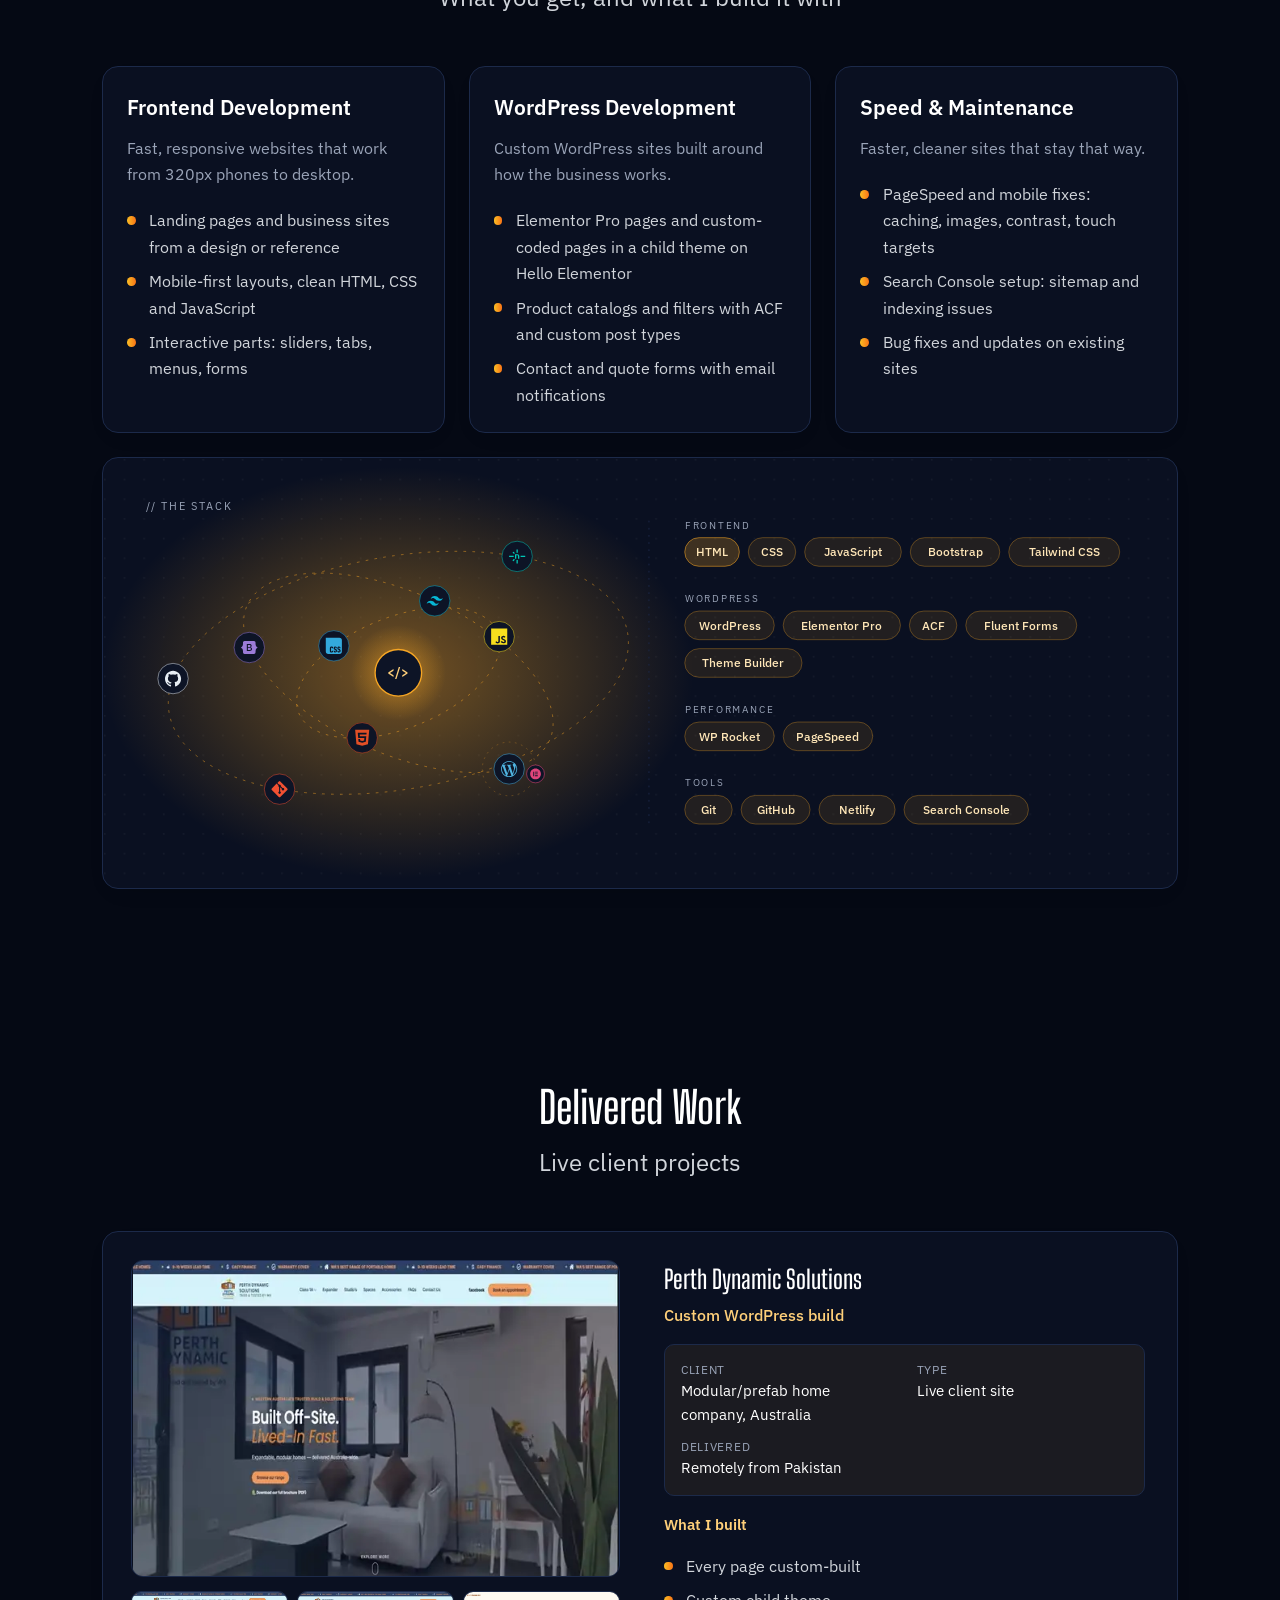
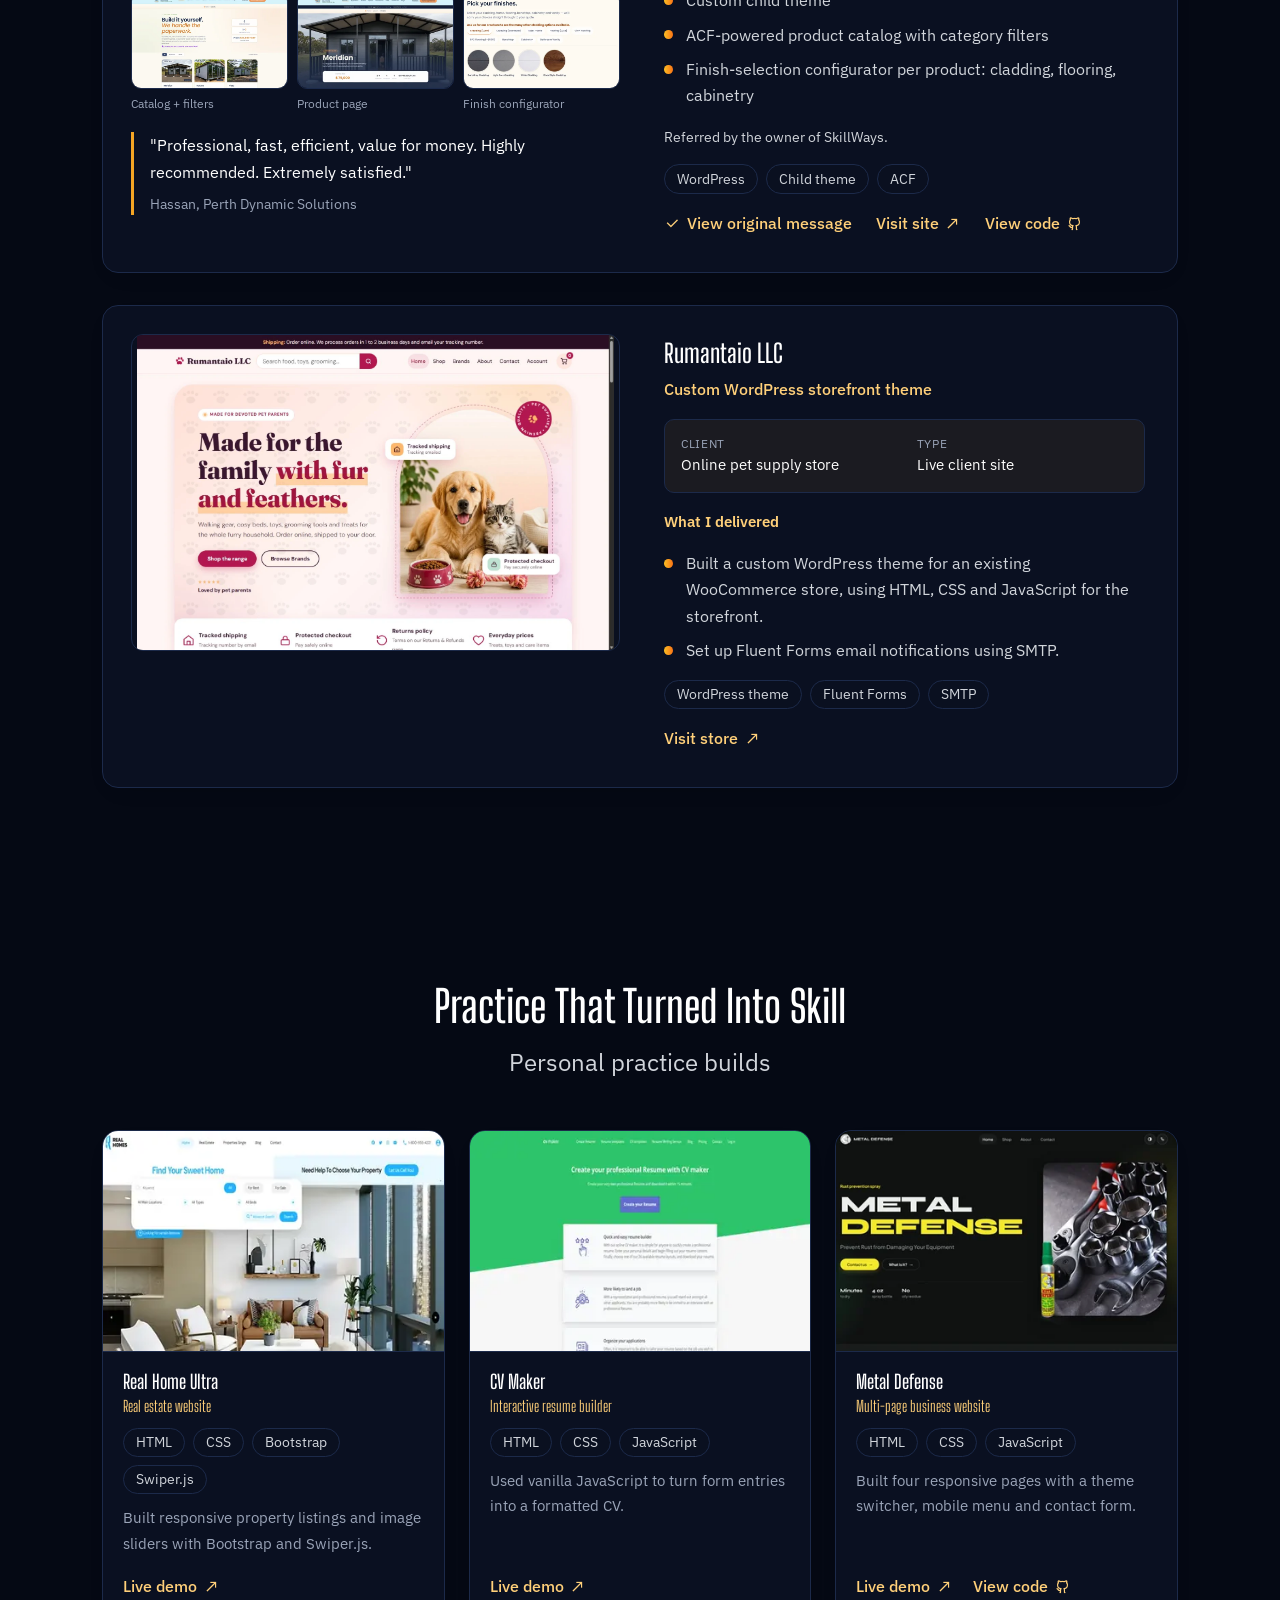
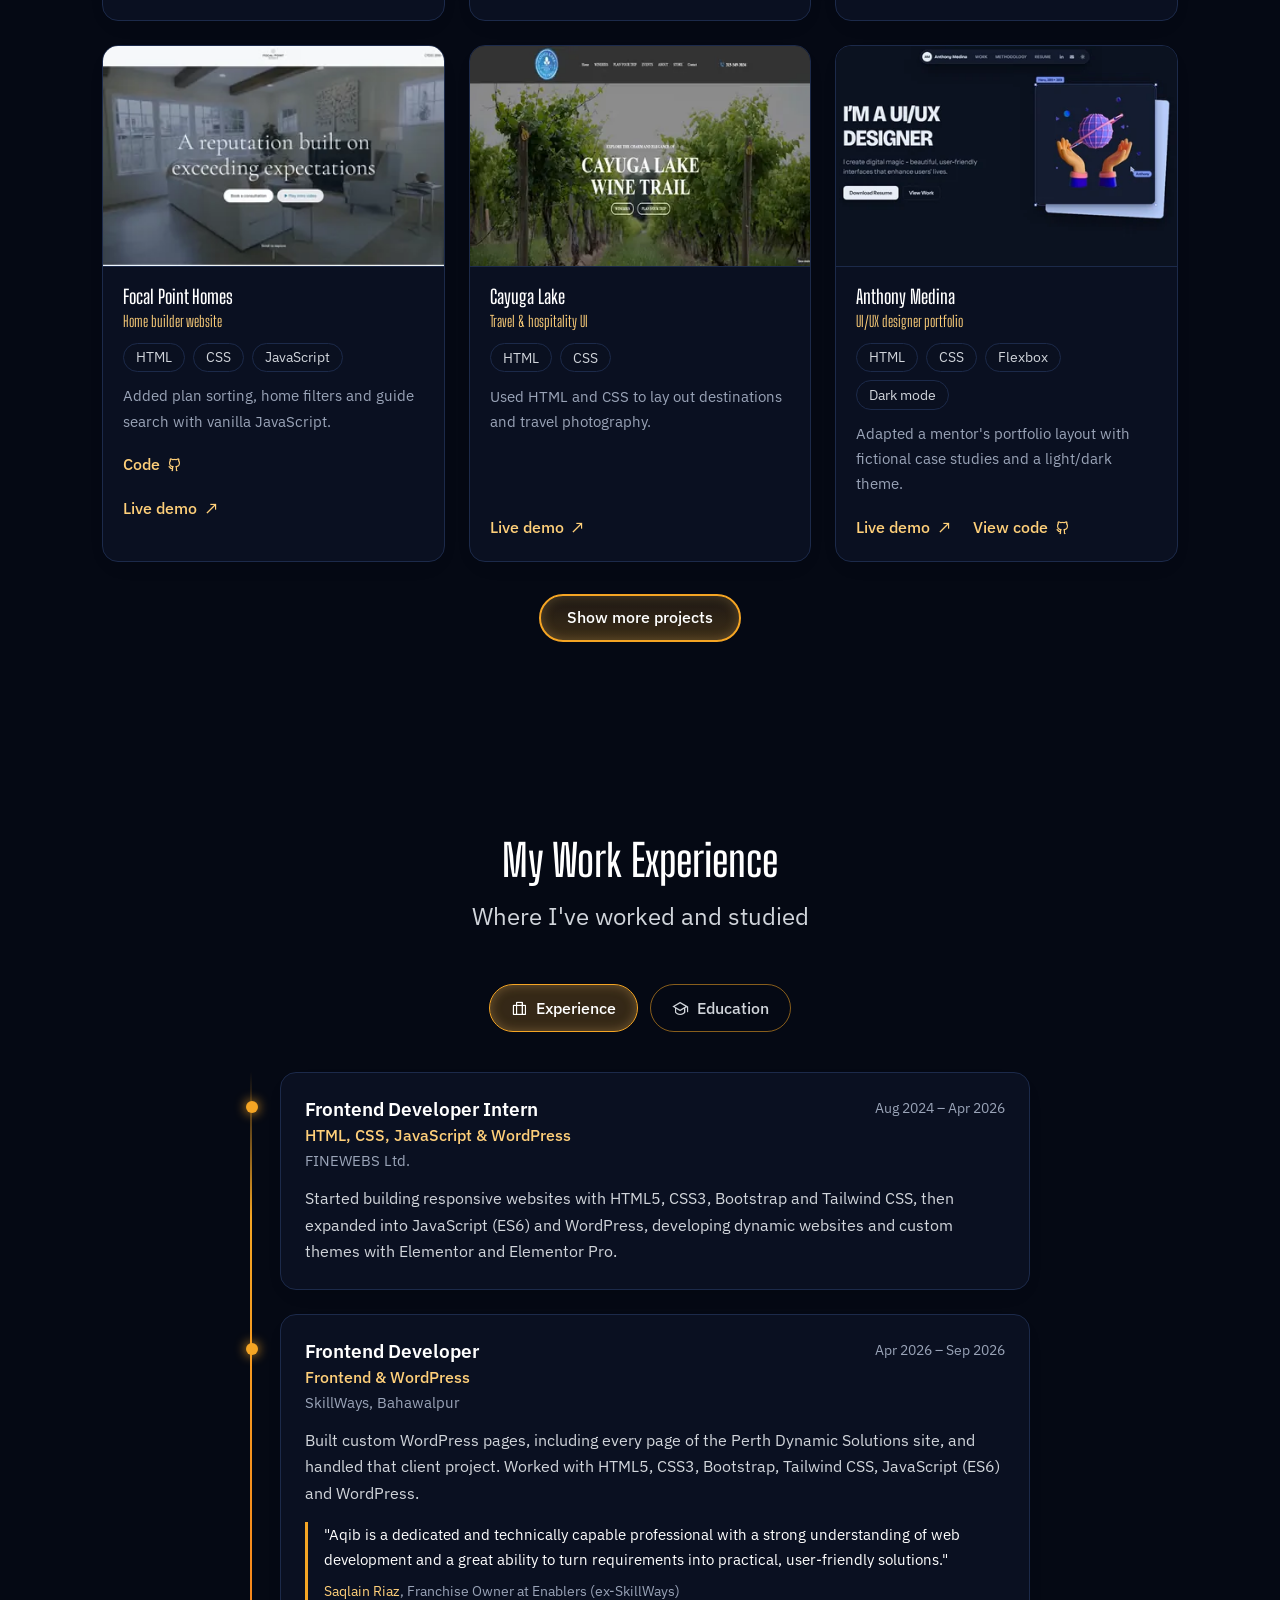
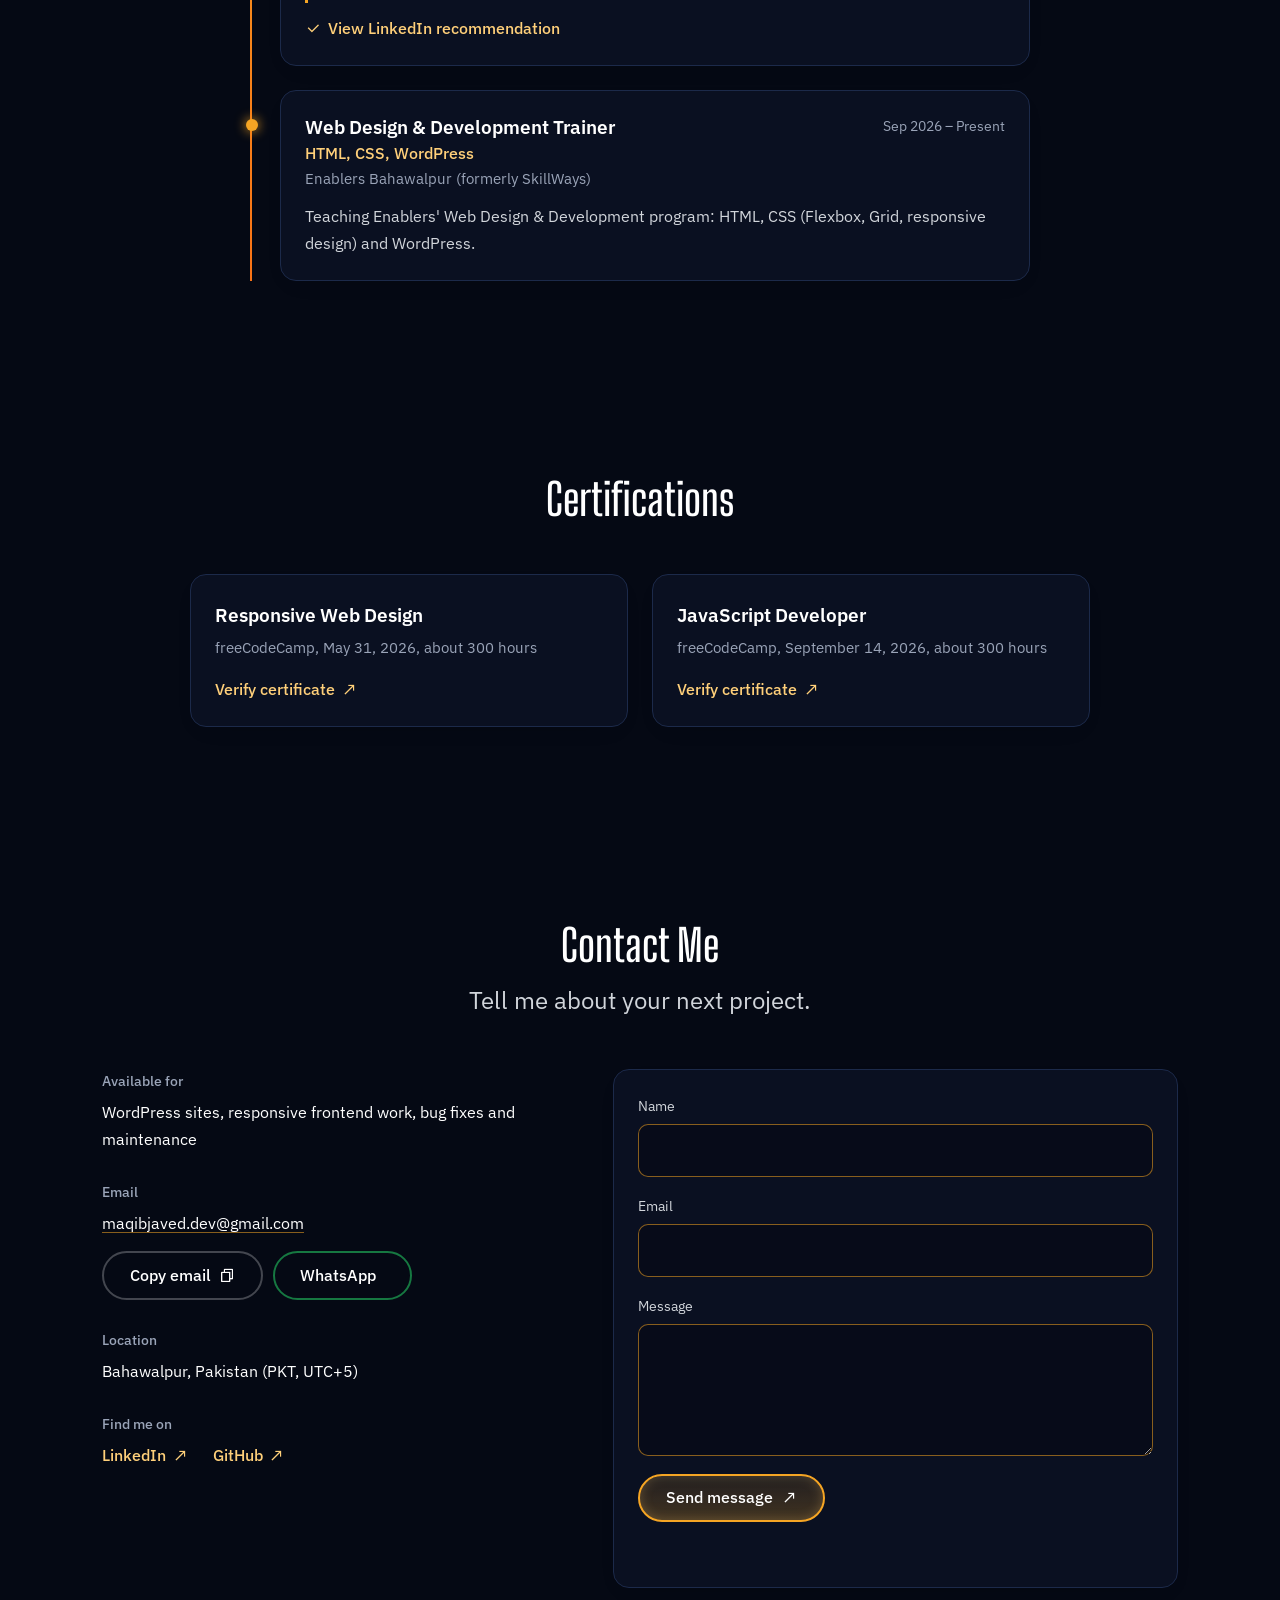
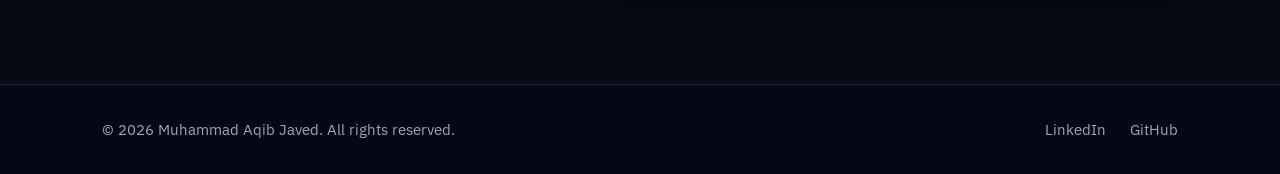
==== commit b94e92f9: "Refactor code structure for improved readability and maintainability" ====
--- a/index.html
+++ b/index.html
@@ -117,9 +117,9 @@
             I build fast, responsive websites and custom WordPress themes for small businesses. Based in Bahawalpur, Pakistan, and open to freelance and remote work.
           </p>
           <div class="hero-buttons">
-            <a href="#contact" class="btn btn-primary">Let's talk <i class="ri-arrow-right-up-long-line" aria-hidden="true"></i></a>
-            <a href="#delivered" class="btn">View my work <i class="ri-arrow-down-s-line" aria-hidden="true"></i></a>
-            <a href="https://cv-aqib-javed.netlify.app/" target="_blank" rel="noopener noreferrer" class="btn btn-ghost">Resume <i class="ri-file-list-2-line" aria-hidden="true"></i></a>
+            <a href="#delivered" class="btn btn-primary">View my work <i class="ri-arrow-down-s-line" aria-hidden="true"></i></a>
+            <a href="#contact" class="btn">Let's talk <i class="ri-arrow-right-up-long-line" aria-hidden="true"></i></a>
+            <a href="https://cv-aqib-javed.netlify.app/" target="_blank" rel="noopener noreferrer" class="resume-link">R&#233;sum&#233; <i class="ri-file-list-2-line" aria-hidden="true"></i></a>
           </div>
 
           <!-- Quick facts, all taken from the sections below -->
@@ -135,12 +135,6 @@
         </div>
 
         <div class="hero-visual">
-          <!-- Black hole made with CSS only -->
-          <div class="blackhole" aria-hidden="true">
-            <div class="bh-glow"></div>
-            <div class="bh-ring"></div>
-            <div class="bh-core"></div>
-          </div>
           <img class="hero-photo"
                src="assets/img/aqib.webp"
                srcset="assets/img/aqib-400.webp 400w, assets/img/aqib-640.webp 640w, assets/img/aqib.webp 800w"
--- a/assets/css/styles.css
+++ b/assets/css/styles.css
@@ -32,28 +32,6 @@
   font-display: swap;
   src: url("../fonts/big-shoulders-display-latin-wght-normal.woff2") format("woff2");
 }
-@font-face {
-  font-family: "IBM Plex Mono";
-  font-style: normal;
-  font-weight: 400;
-  font-display: swap;
-  src: url("../fonts/ibm-plex-mono-latin-400-normal.woff2") format("woff2");
-}
-@font-face {
-  font-family: "IBM Plex Mono";
-  font-style: normal;
-  font-weight: 500;
-  font-display: swap;
-  src: url("../fonts/ibm-plex-mono-latin-500-normal.woff2") format("woff2");
-}
-@font-face {
-  font-family: "Cedarville Cursive";
-  font-style: normal;
-  font-weight: 400;
-  font-display: swap;
-  src: url("../fonts/cedarville-cursive-latin-400-normal.woff2") format("woff2");
-}
-
 /* ---------- Colors and shared values ---------- */
 :root {
   --space: #050914;                      /* page background */
@@ -67,9 +45,7 @@
   --gradient: linear-gradient(90deg, #fbbf24, #f97316);
 
   --font: "IBM Plex Sans", system-ui, -apple-system, "Segoe UI", Roboto, sans-serif;
-  --font-script: "Cedarville Cursive", cursive;
   --font-display: "Big Shoulders Display", "IBM Plex Sans", system-ui, sans-serif;
-  --font-mono: "IBM Plex Mono", ui-monospace, "SFMono-Regular", Menlo, monospace;
   --cyan: #22d3ee;
   --strong: #fff;                        /* headings, bright text */
   --soft: #d1d5db;                       /* body-ish text */
@@ -187,6 +163,7 @@
 
 /* ---------- Star canvas (drawn by stars.js) ---------- */
 #stars {
+  opacity: .32;
   position: fixed;
   inset: 0;
   width: 100%;
@@ -451,10 +428,10 @@
 }
 .chip {
   padding: 0.15rem 0.75rem;
-  border: 1px solid rgba(245, 165, 36, 0.5);
+  border: 1px solid var(--line);
   border-radius: 999px;
-  background: rgba(245, 165, 36, 0.10);
-  color: var(--chip-text);
+  background: var(--surface-2);
+  color: var(--soft);
   font-size: 0.85rem;
 }
 
@@ -598,67 +575,27 @@
   position: relative;
   z-index: 2;
   width: 100%;
-  /* --px / --py come from main.js (mouse position, -1 to 1) for a small parallax */
-  /* 3D tilt: the photo turns a little toward the mouse. The pivot is low, so the head moves most */
-  transform: perspective(900px) rotateY(calc(var(--px, 0) * 9deg)) rotateX(calc(var(--py, 0) * -7deg))
-    translate(calc(var(--px, 0) * 8px), calc(var(--py, 0) * 6px));
-  transform-origin: 50% 75%;
-  will-change: transform;
   /* fades the cut-off bottom of the photo into the background */
   -webkit-mask-image: linear-gradient(to bottom, #000 80%, transparent 100%);
   mask-image: linear-gradient(to bottom, #000 80%, transparent 100%);
 }
 
-/* The black hole is only CSS: a glow, a spinning ring, and a dark core.
-   Its size is a percentage of the photo box, so it shrinks with the photo on phones. */
-.blackhole {
+.hero-visual::before {
+  content: "";
   position: absolute;
-  z-index: 1;
-  left: 50%;
-  top: 32%;
-  width: 150%;
-  aspect-ratio: 1;
-  transform: translate(calc(-50% + var(--px, 0) * -16px), calc(-50% + var(--py, 0) * -12px));
+  inset: 0 -8%;
+  background: radial-gradient(ellipse, rgba(245, 165, 36, .16), transparent 69%);
   pointer-events: none;
 }
-
-.bh-glow {
-  position: absolute;
-  inset: 0;
-  border-radius: 50%;
-  background: radial-gradient(
-    circle,
-    rgba(245, 165, 36, 0.5) 0%,
-    rgba(245, 165, 36, 0.22) 26%,
-    rgba(6, 182, 212, 0.07) 42%,
-    transparent 62%
-  );
-}
-
-.bh-ring {
-  position: absolute;
-  inset: 15%;
-  border-radius: 50%;
-  background: conic-gradient(#f5a524, #38bdf8, #ffe2a8, #f5a524, #38bdf8, #f5a524);
-  -webkit-mask: radial-gradient(closest-side, transparent 56%, #000 61%, #000 66%, transparent 80%);
-  mask: radial-gradient(closest-side, transparent 56%, #000 61%, #000 66%, transparent 80%);
-  filter: blur(3px);
-  opacity: 0.9;
-  animation: spin 40s linear infinite;
-}
-
-.bh-core {
-  position: absolute;
-  inset: 30.5%;
-  border-radius: 50%;
-  /* Dark: deep blue, not pure black, so dark hair still stands out against it */
-  background: radial-gradient(circle at 50% 38%, #1f3270 0%, #101c44 55%, #080e26 100%);
-  box-shadow:
-    0 0 0 2px rgba(255, 226, 168, 0.7),
-    0 0 40px 10px rgba(245, 165, 36, 0.5),
-    inset 0 0 30px rgba(5, 9, 20, 0.6);
-}
-
+.resume-link {
+  display: inline-flex;
+  align-items: center;
+  gap: .35rem;
+  padding: .65rem .25rem;
+  color: var(--soft);
+  text-decoration: underline;
+  text-underline-offset: .22em;
+}
 @keyframes spin {
   to {
     transform: rotate(360deg);
@@ -720,7 +657,7 @@
 
 .section-note {
   margin-top: 0.6rem;
-  font-family: var(--font-script);
+  font-family: var(--font);
   font-size: 1.5rem;
   color: var(--soft);
 }
@@ -730,9 +667,7 @@
   border: 1px solid var(--line);
   border-radius: 16px;
   padding: 1.5rem;
-  box-shadow:
-    0 14px 40px -24px rgba(245, 165, 36, 0.45),
-    inset 0 1px 0 rgba(255, 208, 122, 0.08);
+  box-shadow: 0 8px 24px -16px rgba(0, 0, 0, .28);
 }
 
 /* =====================================================================
@@ -832,7 +767,7 @@
   height: 100%;
 }
 .stack-svg .sans { font-family: var(--font); }
-.stack-svg .mono { font-family: var(--font-mono); }
+.stack-svg .mono { font-family: var(--font); }
 
 .stack-list {
   display: grid;
@@ -842,7 +777,7 @@
 .stack-list h4 {
   margin-bottom: 0.5rem;
   color: var(--muted);
-  font-family: var(--font-mono);
+  font-family: var(--font);
   font-size: 0.72rem;
   font-weight: 400;
   letter-spacing: 0.14em;
@@ -942,7 +877,7 @@
 
 @media (min-width: 992px) {
   .delivered {
-    grid-template-columns: minmax(0, 5fr) minmax(0, 6fr);
+    grid-template-columns: repeat(2, minmax(0, 1fr));
     align-items: start;
     gap: 2.5rem;
     padding: 1.75rem;
@@ -975,9 +910,8 @@
   transition: transform 0.4s var(--ease), border-color 0.3s var(--ease), box-shadow 0.3s var(--ease);
 }
 .project:hover {
-  transform: translateY(-6px);
-  border-color: var(--line-bright);
-  box-shadow: 0 22px 48px -20px rgba(245, 165, 36, 0.7);
+  transform: translateY(-2px);
+  border-color: var(--muted);
 }
 
 .project img {
@@ -988,9 +922,7 @@
   border-bottom: 1px solid var(--line);
   transition: transform 0.6s var(--ease-out);
 }
-.project:hover img {
-  transform: scale(1.06);
-}
+
 
 .project-body {
   display: flex;
@@ -1006,7 +938,7 @@
   gap: 0.75rem;
 }
 .project-index {
-  font-family: var(--font-mono);
+  font-family: var(--font);
   font-size: 1.5rem;
   font-weight: 500;
   line-height: 1;
@@ -1019,7 +951,7 @@
   border-radius: 6px;
   background: rgba(34, 211, 238, 0.08);
   color: var(--cyan);
-  font-family: var(--font-mono);
+  font-family: var(--font);
   font-size: 0.72rem;
   letter-spacing: 0.02em;
 }
@@ -1164,7 +1096,7 @@
 }
 .step-year {
   color: var(--muted);
-  font-family: var(--font-mono);
+  font-family: var(--font);
   font-size: 0.85rem;
   white-space: nowrap;
 }
@@ -1482,7 +1414,7 @@
 }
 .case-meta dt {
   color: var(--muted);
-  font-family: var(--font-mono);
+  font-family: var(--font);
   font-size: 0.72rem;
   letter-spacing: 0.06em;
   text-transform: uppercase;
@@ -1855,3 +1787,8 @@
   font: 600 clamp(1.2rem, 3vw, 2.4rem)/1.1 Georgia, serif;
 }
 .store-preview img { min-width: 0; object-fit: contain; }
+
+.section-title, .delivered-body h3, .project-body h3 { font-family: var(--font-display); }
+.section-title .gradient { color: var(--strong); background: none; -webkit-text-fill-color: currentColor; }
+
+.hero-buttons .btn:not(.btn-primary) { background: transparent; border: 1px solid var(--muted); box-shadow: none; }
